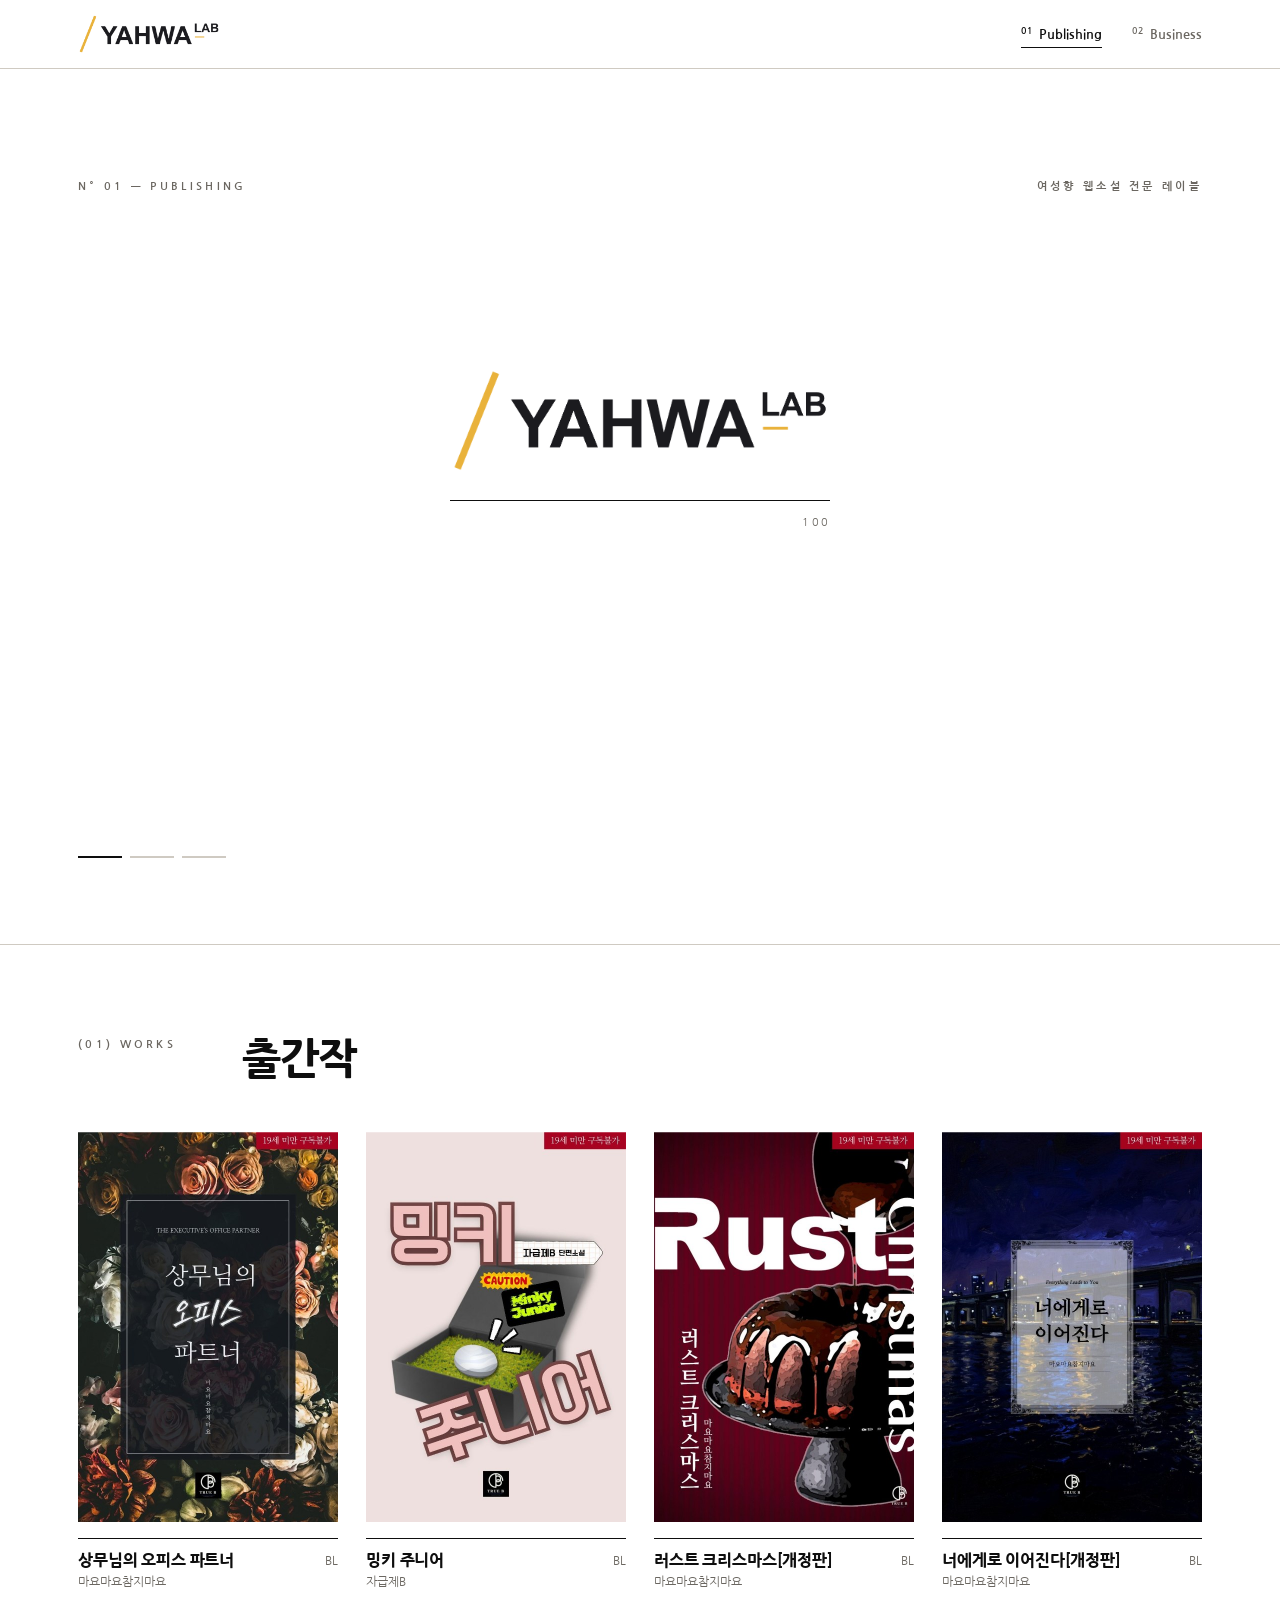
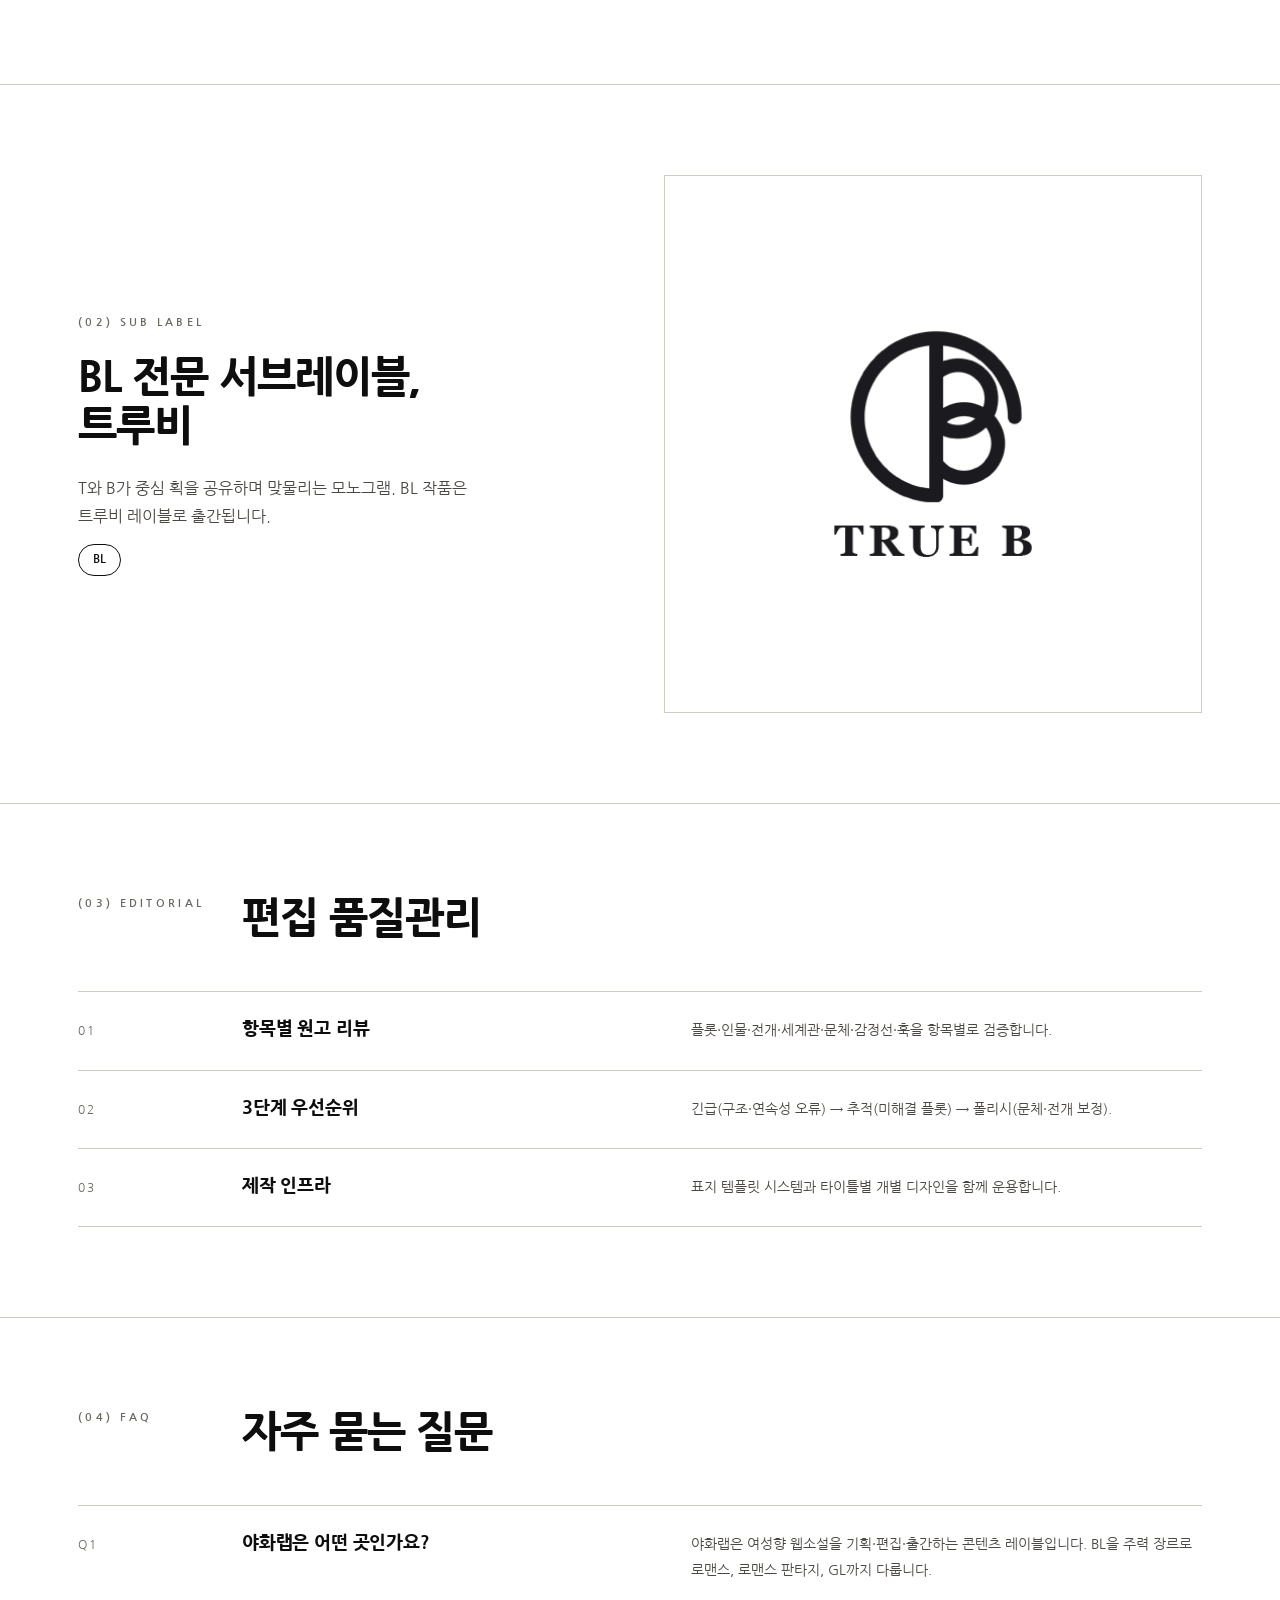
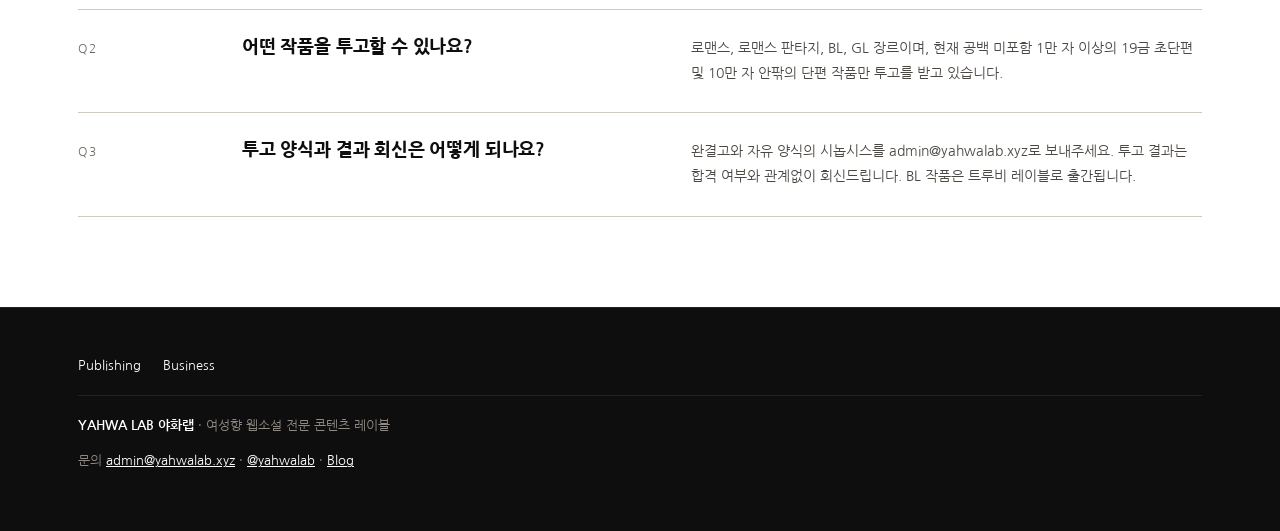
==== index.html @ 1c5efd75 "Add files via upload" ====
<!DOCTYPE html>
<html lang="ko">
<head>
<meta charset="UTF-8">
<meta name="viewport" content="width=device-width, initial-scale=1, viewport-fit=cover">
<title>야화랩 | 여성향 웹소설·BL·로맨스·로맨스 판타지·GL·출간·투고</title>
<meta name="description" content="BL 중심 여성향 웹소설 레이블 야화랩. 리디북스·교보문고·알라딘·YES24·북큐브 직계약 유통, 투고 접수 중.">
<meta name="robots" content="index,follow,max-snippet:-1,max-image-preview:large">
<meta name="theme-color" content="#FFFFFF">
<link rel="canonical" href="https://yahwalab.xyz/">
<meta property="og:type" content="website"><meta property="og:locale" content="ko_KR"><meta property="og:site_name" content="야화랩"><meta name="application-name" content="야화랩"><meta property="og:url" content="https://yahwalab.xyz/"><meta property="og:title" content="야화랩 | 여성향 웹소설·BL·로맨스·로맨스 판타지·GL·출간·투고"><meta property="og:description" content="BL 중심 여성향 웹소설 레이블 야화랩. 리디북스·교보문고·알라딘·YES24·북큐브 직계약 유통, 투고 접수 중."><meta property="og:image" content="https://yahwalab.xyz/assets/og-image.png"><meta property="og:image:width" content="1200"><meta property="og:image:height" content="630"><meta property="og:image:alt" content="야화랩 YAHWA LAB 로고">
<meta name="twitter:card" content="summary_large_image"><meta name="twitter:title" content="야화랩 | 여성향 웹소설·BL·로맨스·로맨스 판타지·GL·출간·투고"><meta name="twitter:description" content="BL 중심 여성향 웹소설 레이블 야화랩. 리디북스·교보문고·알라딘·YES24·북큐브 직계약 유통, 투고 접수 중."><meta name="twitter:site" content="@yahwalab"><meta name="twitter:image" content="https://yahwalab.xyz/assets/og-image.png">
<meta name="keywords" content="야화랩,YAHWA LAB,트루비,TRUE B,여성향 웹소설,BL 웹소설,로맨스,로맨스 판타지,GL,웹소설 출간,웹소설 투고,웹소설 레이블,19금 단편">
<meta name="author" content="야화랩"><meta name="publisher" content="야화랩 YAHWA LAB"><meta name="copyright" content="야화랩 YAHWA LAB">
<meta name="format-detection" content="telephone=no,email=no,address=no">
<meta name="referrer" content="strict-origin-when-cross-origin">
<meta name="googlebot" content="index,follow"><meta name="bingbot" content="index,follow"><meta name="Yeti" content="index,follow">
<meta property="og:image:type" content="image/png"><meta property="og:image:secure_url" content="https://yahwalab.xyz/assets/og-image.png"><meta property="og:locale:alternate" content="en_US">
<meta name="twitter:image:alt" content="야화랩 YAHWA LAB 로고"><meta name="twitter:creator" content="@yahwalab">
<link rel="alternate" hreflang="ko" href="https://yahwalab.xyz/"><link rel="alternate" hreflang="x-default" href="https://yahwalab.xyz/">
<link rel="sitemap" type="application/xml" href="https://yahwalab.xyz/sitemap.xml">
<link rel="me" href="https://blog.naver.com/yahwalab"><link rel="me" href="https://x.com/yahwalab">
<meta name="naver-site-verification" content="6ab483f71ec5f2e5058966f6c5796967061cb1cb" />
<!-- 검색엔진 소유 확인 메타태그(네이버 서치어드바이저·구글 서치콘솔)는 이 아래에 붙여넣으세요 -->
<link rel="icon" href="./assets/favicon.ico" sizes="48x48">
<link rel="icon" href="./assets/favicon.svg" type="image/svg+xml">
<link rel="icon" href="./assets/favicon-192.png" type="image/png" sizes="192x192">
<link rel="apple-touch-icon" href="./assets/apple-touch-icon.png">
<script type="application/ld+json">{"@context": "https://schema.org", "@graph": [{"@type": "Organization", "@id": "https://yahwalab.xyz/#org", "name": "야화랩", "alternateName": ["YAHWA LAB", "Yahwa Lab"], "url": "https://yahwalab.xyz/", "logo": "https://yahwalab.xyz/assets/img/logo-yahwa.png", "description": "BL 중심 여성향 웹소설 레이블 야화랩. 리디북스·교보문고·알라딘·YES24·북큐브 직계약 유통, 투고 접수 중.", "email": "admin@yahwalab.xyz", "contactPoint": [{"@type": "ContactPoint", "contactType": "editorial submissions", "email": "admin@yahwalab.xyz", "availableLanguage": "ko"}, {"@type": "ContactPoint", "contactType": "customer service", "email": "admin@yahwalab.xyz", "availableLanguage": "ko"}], "knowsLanguage": "ko", "knowsAbout": ["여성향 웹소설", "BL 웹소설", "로맨스", "로맨스 판타지", "GL", "웹소설 출간", "웹소설 투고"], "sameAs": ["https://x.com/yahwalab", "https://blog.naver.com/yahwalab"], "brand": {"@type": "Brand", "name": "트루비", "alternateName": "TRUE B", "description": "야화랩의 BL 전문 서브레이블"}}, {"@type": "WebSite", "@id": "https://yahwalab.xyz/#website", "name": "야화랩", "url": "https://yahwalab.xyz/", "inLanguage": "ko", "publisher": {"@id": "https://yahwalab.xyz/#org"}, "alternateName": ["YAHWA LAB", "야화랩 YAHWA LAB"]}, {"@type": "WebPage", "@id": "https://yahwalab.xyz/#page", "url": "https://yahwalab.xyz/", "name": "야화랩 | 여성향 웹소설·BL·로맨스·로맨스 판타지·GL·출간·투고", "description": "BL 중심 여성향 웹소설 레이블 야화랩. 리디북스·교보문고·알라딘·YES24·북큐브 직계약 유통, 투고 접수 중.", "inLanguage": "ko", "isPartOf": {"@id": "https://yahwalab.xyz/#website"}, "about": {"@id": "https://yahwalab.xyz/#org"}}, {"@type": "ItemList", "name": "야화랩 출간작", "itemListElement": [{"@type": "ListItem", "position": 1, "item": {"@type": "Book", "name": "상무님의 오피스 파트너", "author": {"@type": "Person", "name": "마요마요참지마요"}, "genre": "BL", "inLanguage": "ko", "publisher": {"@id": "https://yahwalab.xyz/#org"}, "url": "https://blog.naver.com/yahwalab/224443402299"}}, {"@type": "ListItem", "position": 2, "item": {"@type": "Book", "name": "밍키 주니어", "author": {"@type": "Person", "name": "자급제B"}, "genre": "BL", "inLanguage": "ko", "publisher": {"@id": "https://yahwalab.xyz/#org"}, "url": "https://blog.naver.com/yahwalab/224430288531"}}, {"@type": "ListItem", "position": 3, "item": {"@type": "Book", "name": "러스트 크리스마스[개정판]", "author": {"@type": "Person", "name": "마요마요참지마요"}, "genre": "BL", "inLanguage": "ko", "publisher": {"@id": "https://yahwalab.xyz/#org"}, "url": "https://blog.naver.com/yahwalab/224434441423"}}, {"@type": "ListItem", "position": 4, "item": {"@type": "Book", "name": "너에게로 이어진다[개정판]", "author": {"@type": "Person", "name": "마요마요참지마요"}, "genre": "BL", "inLanguage": "ko", "publisher": {"@id": "https://yahwalab.xyz/#org"}, "url": "https://blog.naver.com/yahwalab/224434438425"}}]}, {"@type": "FAQPage", "mainEntity": [{"@type": "Question", "name": "야화랩은 어떤 곳인가요?", "acceptedAnswer": {"@type": "Answer", "text": "야화랩은 여성향 웹소설을 기획·편집·출간하는 콘텐츠 레이블입니다. BL을 주력 장르로 로맨스, 로맨스 판타지, GL까지 다룹니다."}}, {"@type": "Question", "name": "어떤 작품을 투고할 수 있나요?", "acceptedAnswer": {"@type": "Answer", "text": "로맨스, 로맨스 판타지, BL, GL 장르이며, 현재 공백 미포함 1만 자 이상의 19금 초단편 및 10만 자 안팎의 단편 작품만 투고를 받고 있습니다."}}, {"@type": "Question", "name": "투고 양식과 결과 회신은 어떻게 되나요?", "acceptedAnswer": {"@type": "Answer", "text": "완결고와 자유 양식의 시놉시스를 admin@yahwalab.xyz로 보내주세요. 투고 결과는 합격 여부와 관계없이 회신드립니다. BL 작품은 트루비 레이블로 출간됩니다."}}]}, {"@type": "BreadcrumbList", "itemListElement": [{"@type": "ListItem", "position": 1, "name": "Publishing", "item": "https://yahwalab.xyz/"}]}]}</script>
<script>try{if(sessionStorage.getItem('yw_ld')==='1')document.documentElement.classList.add('seen')}catch(e){}</script>
<link rel="preload" as="image" href="./assets/img/logo-yahwa.png" fetchpriority="high">
<script>(function(){var h="https://fonts.googleapis.com/css2?family=Nanum+Gothic:wght@400;700;800&display=swap",d=0;function go(){if(d)return;d=1;var l=document.createElement("link");l.rel="stylesheet";l.href=h;document.head.appendChild(l)}try{new PerformanceObserver(function(l,o){if(l.getEntries().some(function(e){return e.name==="first-contentful-paint"})){o.disconnect();setTimeout(go,100)}}).observe({type:"paint",buffered:true})}catch(e){addEventListener("load",go)}setTimeout(go,3000)})()</script><noscript><link href="https://fonts.googleapis.com/css2?family=Nanum+Gothic:wght@400;700;800&display=swap" rel="stylesheet"></noscript>
<link rel="stylesheet" href="./css/style.css">
<noscript><style>#ld{display:none}.ln>span{transform:none!important}.rw>*{opacity:1!important;translate:none!important}</style></noscript>
<style>
#bzL{position:fixed;inset:0;z-index:9999;display:none;align-items:center;justify-content:center;background:rgba(17,17,17,.55);padding:20px}
#bzL.on{display:flex}
#bzL .bzb{position:relative;background:#fff;color:#111;max-width:360px;width:100%;padding:44px 28px 32px;text-align:center}
#bzL .bzb p{margin:0;font-family:'Nanum Gothic',sans-serif;font-weight:700;font-size:16px;line-height:1.7}
#bzL .bzb .lb{display:block;margin-bottom:14px;font-size:12px;letter-spacing:.08em}
#bzL .bzx{position:absolute;top:8px;right:12px;border:0;background:none;font-size:26px;line-height:1;cursor:pointer;color:#111}
</style>
</head>
<body>
<a class="skip" href="#main">본문 바로가기</a>
<div id="ld" aria-hidden="true"><i></i><i></i>
  <div class="c"><img fetchpriority="high" src="./assets/img/logo-yahwa.png" width="1000" height="282" alt=""><div class="pr"><b></b></div><div class="n" id="cn">000</div></div>
</div>

<header><div class="wrap">
  <a href="./" id="home" aria-label="야화랩 홈 (Publishing)"><img src="./assets/img/logo-yahwa.png" width="1000" height="282" alt="야화랩 YAHWA LAB"></a>
  <nav aria-label="주요 메뉴"><a href="./" aria-current="page"><sup>01</sup>Publishing</a><a href="#" role="button" aria-haspopup="dialog" data-bz><sup>02</sup>Business</a></nav>
</div></header>

<main id="main">
  <div class="hero hs" id="hs" role="region" aria-roledescription="carousel" aria-label="야화랩 소개"><div class="wrap">
    <div class="meta"><span class="lb" id="hsl">N° 01 — Publishing</span><span class="lb">여성향 웹소설 전문 레이블</span></div>
    <div class="hs-vp" id="hsv" aria-live="off">
      <div class="hs-s on" data-lb="N° 01 — Publishing" id="hs-p1" role="tabpanel" aria-roledescription="slide" aria-labelledby="hs-t1">
        <div class="hs-t">
          <h1><span class="ln" style="--i:0"><span>짧지만 선명한 </span></span><span class="ln" style="--i:1"><span>이야기부터, </span></span><span class="ln g" style="--i:2"><span>기억에 오래도록 </span></span><span class="ln g" style="--i:3"><span>남는 작품까지. </span></span></h1>
          <div class="row rw"><p>야화랩은 여성향 웹소설을 기획·편집·출간하는 콘텐츠 레이블입니다. 로맨스, 로맨스 판타지, BL, GL.</p>
            <div><a class="btn" href="#works">Works</a> <a class="btn o" data-m="submit" href="mailto:admin@yahwalab.xyz?subject=%5B%ED%88%AC%EA%B3%A0%5D%20%EC%9E%91%ED%92%88%EB%AA%85%20%2F%20%ED%95%84%EB%AA%85">투고 문의</a></div></div>
        </div>
        <div class="hs-v pn" id="fan" aria-hidden="true"><i class="slash"></i>
          <b style="--d:.6s">ROMANCE</b><b style="--d:1.3s">ROMANCE<br>FANTASY</b><b style="--d:2.0s">BL</b><b style="--d:2.7s">GL</b>
          <img class="pl" src="./assets/img/logo-yahwa.png" width="1000" height="282" alt=""><img class="pt" src="./assets/img/logo-trueb.png" width="212" height="239" alt="">
        </div>
      </div>
      <div class="hs-s" data-lb="N° 02 — Distribution" id="hs-p2" role="tabpanel" aria-roledescription="slide" aria-labelledby="hs-t2">
        <div class="hs-t">
          <h2 class="hs-h"><span class="ln" style="--i:0"><span>빠른 출간 진행으로 </span></span><span class="ln g" style="--i:1"><span>독자와 가깝게. </span></span></h2>
          <div class="row rw"><p>대형 전자책 서점과 직접 계약을 맺고 작품을 유통합니다. 현재 직계약된 유통처는 리디북스, 교보문고, 알라딘, YES24, 북큐브입니다.</p><div><a class="btn o" data-m="submit" href="mailto:admin@yahwalab.xyz?subject=%5B%ED%88%AC%EA%B3%A0%5D%20%EC%9E%91%ED%92%88%EB%AA%85%20%2F%20%ED%95%84%EB%AA%85">투고 문의</a></div></div>
        </div>
        <div class="hs-v sr" id="kt"><div class="sr-st" role="img" aria-label="직계약 유통처: 리디북스, 교보문고, 알라딘, 예스24, 북큐브"><em>직계약 유통처</em><b style="--d:0.5s"><small>01 / 05</small>리디북스</b><b style="--d:1.4s"><small>02 / 05</small>교보문고</b><b style="--d:2.3s"><small>03 / 05</small>알라딘</b><b style="--d:3.2s"><small>04 / 05</small>예스24</b><b style="--d:4.1s"><small>05 / 05</small>북큐브</b><ul class="sr-l"><li style="--i:0">리디북스</li><li style="--i:1">교보문고</li><li style="--i:2">알라딘</li><li style="--i:3">예스24</li><li style="--i:4">북큐브</li></ul></div><p class="hs-nt">유통사는 단계적으로 추가 업데이트 중입니다.</p></div>
      </div>
      <div class="hs-s" data-lb="N° 03 — Transparency" id="hs-p3" role="tabpanel" aria-roledescription="slide" aria-labelledby="hs-t3">
        <div class="hs-t">
          <h2 class="hs-h"><span class="ln" style="--i:0"><span>정산은 투명하게, </span></span><span class="ln g" style="--i:1"><span>확인은 언제든. </span></span></h2>
          <div class="row rw"><p>작가님 전용 정산 사이트에서 플랫폼별 판매 현황과 예상 정산액을 확인하실 수 있습니다.<br><small class="hs-nt">※ 화면은 이해를 돕기 위한 샘플입니다.</small></p><div><a class="btn o" data-m="submit" href="mailto:admin@yahwalab.xyz?subject=%5B%ED%88%AC%EA%B3%A0%5D%20%EC%9E%91%ED%92%88%EB%AA%85%20%2F%20%ED%95%84%EB%AA%85">투고 문의</a></div></div>
        </div>
        <div class="hs-v"><div class="pw" id="pw"><div class="dvf"><div class="dev" role="img" aria-label="작가 전용 정산 사이트의 모바일 화면 예시(샘플 데이터)"><div class="scr st">
            <div class="sb"><span>9:41</span><i class="isl"></i><span><svg viewBox="0 0 18 10" fill="#111"><rect x="0" y="6" width="3" height="4" rx=".8"/><rect x="5" y="4" width="3" height="6" rx=".8"/><rect x="10" y="2" width="3" height="8" rx=".8"/><rect x="15" y="0" width="3" height="10" rx=".8"/></svg><svg viewBox="0 0 26 10" fill="none"><rect x=".5" y=".5" width="21" height="9" rx="2.6" stroke="#111" opacity=".5"/><rect x="2" y="2" width="15" height="6" rx="1.4" fill="#111"/><rect x="23" y="3.4" width="2" height="3.2" rx="1" fill="#111" opacity=".5"/></svg></span></div>
            <img class="slg" src="./assets/img/logo-yahwa.png" width="1000" height="282" alt="">
            <div class="stt">야화랩 정산 사이트</div>
            <div class="sem">sample@yahwalab.xyz</div>
            <div class="slk"><u>비밀번호 변경</u><u>로그아웃</u></div>
            <hr>
            <div class="ssn">(01)</div><div class="sh2">월별 정산서</div>
            <div class="rw3 hd"><span>정산 기준월</span><span>작가 정산액</span><span>실 지급액</span><i></i></div>
            <div class="rw3"><span>2026-09</span><span>2,430,000원</span><span>2,349,810원</span><u>정산서 보기</u></div>
            <div class="rw3"><span>2026-08</span><span>2,110,000원</span><span>2,040,370원</span><u>정산서 보기</u></div>
            <div class="ssn">(02)</div><div class="sh2">작품별 정산</div>
            <div class="rw3 wk3"><span>sample1</span><b>1,120,000원</b></div>
            <div class="rw3 wk3"><span>sample2</span><b>870,000원</b></div>
            <div class="rw3 wk3"><span>sample3</span><b>440,000원</b></div>
          </div></div></div></div></div>
      </div>
    </div>
    <div class="hs-bar" role="tablist" aria-label="슬라이드 선택"><button type="button" role="tab" class="on" aria-selected="true" id="hs-t1" aria-controls="hs-p1" tabindex="0" aria-label="슬라이드 1"></button><button type="button" role="tab" aria-selected="false" id="hs-t2" aria-controls="hs-p2" tabindex="-1" aria-label="슬라이드 2"></button><button type="button" role="tab" aria-selected="false" id="hs-t3" aria-controls="hs-p3" tabindex="-1" aria-label="슬라이드 3"></button></div>
  </div></div>
  <section id="works"><div class="wrap">
    <div class="sh"><span class="lb">(01) Works</span><h2>출간작</h2></div>
    <div class="works" id="wl"><!--WORKS:START--><a class="wk" href="https://blog.naver.com/yahwalab/224443402299" target="_blank" rel="noopener"><img class="cvi" src="./assets/img/cover-f6d3f3b07f17d92f0743749029af7216.jpg" alt="상무님의 오피스 파트너 표지 - 마요마요참지마요 작, BL 웹소설, 트루비 출간" width="520" height="780" loading="lazy" decoding="async"><div class="t"><div><h3>상무님의 오피스 파트너</h3><p class="au">마요마요참지마요</p></div><span>BL</span></div></a><a class="wk" href="https://blog.naver.com/yahwalab/224430288531" target="_blank" rel="noopener"><img class="cvi" src="./assets/img/cover-34c9a5bb32804d00df78c8d281242e2c.jpg" alt="밍키 주니어 표지 - 자급제B 작, BL 웹소설, 트루비 출간" width="520" height="780" loading="lazy" decoding="async"><div class="t"><div><h3>밍키 주니어</h3><p class="au">자급제B</p></div><span>BL</span></div></a><a class="wk" href="https://blog.naver.com/yahwalab/224434441423" target="_blank" rel="noopener"><img class="cvi" src="./assets/img/cover-a274856f58e537e777e392a70c2f5ed9.jpg" alt="러스트 크리스마스[개정판] 표지 - 마요마요참지마요 작, BL 웹소설, 트루비 출간" width="520" height="780" loading="lazy" decoding="async"><div class="t"><div><h3>러스트 크리스마스[개정판]</h3><p class="au">마요마요참지마요</p></div><span>BL</span></div></a><a class="wk" href="https://blog.naver.com/yahwalab/224434438425" target="_blank" rel="noopener"><img class="cvi" src="./assets/img/cover-43aeb9cd35db10bc49faa3923f90f2ce.jpg" alt="너에게로 이어진다[개정판] 표지 - 마요마요참지마요 작, BL 웹소설, 트루비 출간" width="520" height="780" loading="lazy" decoding="async"><div class="t"><div><h3>너에게로 이어진다[개정판]</h3><p class="au">마요마요참지마요</p></div><span>BL</span></div></a><!--WORKS:END--></div>
  </div></section>
  <section><div class="wrap sub">
    <div><span class="lb">(02) Sub Label</span><h2 style="margin:18px 0 22px">BL 전문 서브레이블,<br>트루비</h2>
      <p style="max-width:420px;color:#4b4843">T와 B가 중심 획을 공유하며 맞물리는 모노그램. BL 작품은 트루비 레이블로 출간됩니다.</p>
      <div class="chips"><span>BL</span></div></div>
    <div class="box"><img src="./assets/img/logo-trueb.png" width="212" height="239" alt="TRUE B"></div>
  </div></section>
  <section><div class="wrap">
    <div class="sh"><span class="lb">(03) Editorial</span><h2>편집 품질관리</h2></div>
    <div class="rows">
      <div><span class="n">01</span><h3>항목별 원고 리뷰</h3><p>플롯·인물·전개·세계관·문체·감정선·훅을 항목별로 검증합니다.</p></div>
      <div><span class="n">02</span><h3>3단계 우선순위</h3><p>긴급(구조·연속성 오류) → 추적(미해결 플롯) → 폴리시(문체·전개 보정).</p></div>
      <div><span class="n">03</span><h3>제작 인프라</h3><p>표지 템플릿 시스템과 타이틀별 개별 디자인을 함께 운용합니다.</p></div>
    </div></div></section>
  <section id="faq"><div class="wrap">
    <div class="sh"><span class="lb">(04) FAQ</span><h2>자주 묻는 질문</h2></div>
    <div class="rows">
      <div><span class="n">Q1</span><h3>야화랩은 어떤 곳인가요?</h3><p>야화랩은 여성향 웹소설을 기획·편집·출간하는 콘텐츠 레이블입니다. BL을 주력 장르로 로맨스, 로맨스 판타지, GL까지 다룹니다.</p></div>
      <div><span class="n">Q2</span><h3>어떤 작품을 투고할 수 있나요?</h3><p>로맨스, 로맨스 판타지, BL, GL 장르이며, 현재 공백 미포함 1만 자 이상의 19금 초단편 및 10만 자 안팎의 단편 작품만 투고를 받고 있습니다.</p></div>
      <div><span class="n">Q3</span><h3>투고 양식과 결과 회신은 어떻게 되나요?</h3><p>완결고와 자유 양식의 시놉시스를 admin@yahwalab.xyz로 보내주세요. 투고 결과는 합격 여부와 관계없이 회신드립니다. BL 작품은 트루비 레이블로 출간됩니다.</p></div>
    </div></div></section>
</main>

<footer><div class="wrap">
  <div class="fn"><a href="./">Publishing</a><a href="#" role="button" aria-haspopup="dialog" data-bz>Business</a></div>
  <p><b>YAHWA LAB 야화랩</b> · 여성향 웹소설 전문 콘텐츠 레이블</p>
  <p>문의 <a href="mailto:admin@yahwalab.xyz">admin@yahwalab.xyz</a> · <a href="https://x.com/yahwalab" target="_blank" rel="noopener">@yahwalab</a> · <a href="https://blog.naver.com/yahwalab" target="_blank" rel="noopener">Blog</a></p>
</div></footer>

<div id="md" role="dialog" aria-modal="true" aria-labelledby="mT"><div class="mb">
  <button class="x" aria-label="닫기">×</button>
  <span class="lb" id="mE"></span><h2 id="mT"></h2><div id="mB"></div>
  <div class="em"><code id="addr">admin@yahwalab.xyz</code><button class="btn" id="cp">이메일 복사</button></div>
</div></div>

<div id="bzL" role="dialog" aria-modal="true" aria-label="Business 안내"><div class="bzb">
  <button class="bzx" type="button" aria-label="닫기">×</button>
  <span class="lb">N° 02 — Business</span><p>서비스 준비 중입니다.</p>
</div></div>
<script>(function(){var L=document.getElementById('bzL');if(!L)return;
var A=null;function o(a){L.classList.add('on');if(window.ywDlg){A=A||window.ywDlg(L,{focus:'.bzx',bg:['.skip','header','main','footer']});A.open(a)}}function c(){if(!L.classList.contains('on'))return;L.classList.remove('on');if(A)A.close()}
document.addEventListener('click',function(e){var a=e.target.closest&&e.target.closest('[data-bz]');if(a){e.preventDefault();o(a);return}
if(e.target===L||(e.target.closest&&e.target.closest('.bzx')))c()});
document.addEventListener('keydown',function(e){if(e.key==='Escape')c()});})();</script>
<script src="./js/main.js" defer></script>
<!-- Cloudflare Web Analytics --><script>addEventListener('load',function(){var s=document.createElement('script');s.defer=true;s.src='https://static.cloudflareinsights.com/beacon.min.js';s.setAttribute('data-cf-beacon','{"token": "4b665a9471f0430cab8d0937a9870159"}');document.head.appendChild(s)})</script><!-- End Cloudflare Web Analytics -->
</body>
</html>
---- css/style.css ----
:root{box-sizing:border-box;padding-top:env(safe-area-inset-top,0px);padding-bottom:env(safe-area-inset-bottom,0px);
--bone:#FFFFFF;--acc:#E8B23A;--eo:cubic-bezier(.16,1,.3,1);--spring:cubic-bezier(.34,1.56,.64,1);--ink:#0E0E0E;--g:#8B8780;--gt:#6B6761;--hl:#CFCAC2;--sans:'Nanum Gothic','나눔고딕',NanumGothic,'나눔굴림','Malgun Gothic',sans-serif;--e:cubic-bezier(.76,0,.24,1)}
html{scroll-padding-top:env(safe-area-inset-top,0px);color-scheme:light}*{box-sizing:border-box}
body{margin:0;background:var(--bone);color:var(--ink);font-family:var(--sans);line-height:1.8;word-break:keep-all}
img{mix-blend-mode:normal}
.wrap{max-width:1180px;margin:0 auto;padding:0 28px}
p{margin:0 0 12px}.lb{font-size:11px;letter-spacing:.3em;text-transform:uppercase;color:var(--gt);font-weight:700}
h1,h2,h3{margin:0;font-weight:800;letter-spacing:-.025em;line-height:1.18}
h2{font-size:clamp(24px,3.6vw,42px)}h3{font-size:18px;letter-spacing:-.01em}
/* loader */
#ld{position:fixed;inset:0;z-index:99;cursor:pointer;display:grid;place-items:center;pointer-events:auto;overflow:hidden}
#ld i{position:absolute;inset:0;transition:transform 1.15s var(--e),border-radius 1.15s var(--e)}
#ld i:first-child{background:var(--ink);z-index:1}
#ld i:nth-child(2){background:#fff;z-index:2}
#ld.out{pointer-events:none}
#ld.out i{border-radius:0 0 50% 50%/0 0 12vh 12vh;transform:translateY(-102%)}
#ld.out i:first-child{transition-delay:.16s}
#ld .c{position:relative;z-index:3;display:flex;flex-direction:column;align-items:center;gap:26px;width:min(380px,76vw);transition:opacity .45s,transform .7s var(--e)}
#ld.out .c{opacity:0;transform:scale(.94) translateY(-10px)}
#ld img{width:100%;height:auto;clip-path:inset(0 100% 0 0);animation:ldr 1.2s var(--e) .15s forwards}
#ld .pr{width:100%;height:1px;background:var(--hl);position:relative;overflow:hidden}
#ld .pr b{position:absolute;inset:0;background:var(--ink);transform:scaleX(0);transform-origin:left;animation:bar 2.2s var(--e) .4s forwards}
#ld .n{align-self:flex-end;font-size:11px;letter-spacing:.2em;font-variant-numeric:tabular-nums;color:var(--gt);margin-top:-14px}
@keyframes ldr{from{clip-path:inset(0 100% 0 0);transform:translateY(12px)}to{clip-path:inset(0 0 0 0);transform:none}}@keyframes bar{to{transform:scaleX(1)}}
/* header */
header{position:sticky;top:env(safe-area-inset-top,0px);z-index:30;background:rgba(255,255,255,.92);backdrop-filter:blur(10px);border-bottom:1px solid var(--hl)}
header .wrap{display:flex;justify-content:space-between;align-items:center;gap:12px;flex-wrap:wrap;padding-top:14px;padding-bottom:14px}
header img{height:40px;width:auto;display:block}header #home{display:block;line-height:0}
nav{display:flex;gap:30px}
nav a{font:700 13px var(--sans);text-decoration:none;display:inline-block;background:none;border:0;padding:6px 0;cursor:pointer;color:var(--gt);position:relative;transition:color .3s}
nav a sup{font-size:9px;margin-right:6px;letter-spacing:.1em}
nav a::after{content:"";position:absolute;left:0;right:0;bottom:0;height:1px;background:var(--ink);transform:scaleX(0);transform-origin:right;transition:transform .5s var(--e)}
nav a:hover,nav a[aria-current=page]{color:var(--ink)}nav a[aria-current=page]::after{transform:scaleX(1);transform-origin:left}
@keyframes pin{from{opacity:0;transform:translateY(18px)}to{opacity:1;transform:none}}
/* hero */
.hero .wrap{padding-top:clamp(60px,12vh,120px);padding-bottom:64px}
.hero .meta{display:flex;justify-content:space-between;padding-bottom:18px;border-bottom:1px solid var(--ink);margin-bottom:clamp(40px,8vh,80px)}
.hero h1{font-size:clamp(28px,5.4vw,70px);letter-spacing:-.04em;line-height:1.08;max-width:15ch}
.hero h1 span{color:var(--g)}
.hero .row{display:flex;justify-content:space-between;align-items:flex-end;gap:32px;flex-wrap:wrap;margin-top:clamp(40px,8vh,80px)}
.hero .row p{max-width:380px;color:#4b4843;font-size:15px;margin:0}
.btn{position:relative;isolation:isolate;overflow:hidden;display:inline-flex;align-items:center;gap:14px;font:700 13px var(--sans);letter-spacing:.06em;padding:16px 26px;border:1px solid var(--ink);background:var(--ink);color:var(--bone);cursor:pointer;text-decoration:none;transition:color .45s var(--e)}
.btn::before{content:"";position:absolute;inset:-1px;z-index:-1;background:var(--bone);transform:translateY(101%);transition:transform .55s var(--e)}
.btn::after{content:"→";transition:transform .4s var(--e)}.btn:hover{color:var(--ink)}.btn:hover::before{transform:none}.btn:hover::after{transform:translateX(5px)}
.btn.o{background:transparent;color:var(--ink)}.btn.o::before{background:var(--ink)}.btn.o:hover{color:var(--bone)}
.btn.l{background:var(--bone);color:var(--ink);border-color:var(--bone)}.btn.l::before{background:var(--ink)}.btn.l:hover{color:var(--bone)}
section{padding:clamp(64px,10vh,110px) 0;border-top:1px solid var(--hl)}
.sh{display:grid;grid-template-columns:140px 1fr;gap:24px;margin-bottom:48px}@media(max-width:720px){.sh{grid-template-columns:1fr;gap:10px}}
/* works */
.works{display:grid;grid-template-columns:repeat(auto-fit,minmax(min(100%,240px),1fr));gap:40px 28px;align-items:start}
.wk{display:block;text-decoration:none;color:inherit}
.cvi{display:block;width:100%;height:auto;max-width:100%;mix-blend-mode:normal;transition:.6s var(--e);background:#ddd}.wk:hover .cvi{transform:translateY(-8px)}
.wk .t h3{font-size:16px}.wk .au{font-size:12px;color:var(--gt);margin:2px 0 0}
.cv{aspect-ratio:2/3;background:#dedad3;position:relative;overflow:hidden;display:flex;flex-direction:column;justify-content:space-between;padding:20px;transition:.6s var(--e)}
.wk:nth-child(2) .cv{background:#cdc8bf}.wk:nth-child(3) .cv{background:#1b1b1b;color:var(--bone)}
.cv b{font-size:11px;letter-spacing:.3em}.cv strong{font-size:26px;line-height:1.2;letter-spacing:-.03em;font-weight:800}
.wk:hover .cv{transform:translateY(-8px)}
.wk .t{display:flex;justify-content:space-between;border-top:1px solid var(--ink);margin-top:16px;padding-top:12px}
.wk .t span{color:var(--gt);font-size:12px}
.ph{font-size:12px;color:var(--gt);margin-top:28px}
/* sub label */
.sub{display:grid;grid-template-columns:1fr 1fr;gap:48px;align-items:center}@media(max-width:720px){.sub{grid-template-columns:1fr}}
.sub .box{aspect-ratio:1;background:#fff;display:grid;place-items:center;border:1px solid var(--hl)}.sub .box img{width:40%;height:auto}
.chips span{display:inline-block;border:1px solid var(--ink);font-size:12px;font-weight:700;padding:4px 14px;margin:0 6px 6px 0;border-radius:99px}
/* rows */
.rows>div{display:grid;grid-template-columns:140px 1fr 1.2fr;gap:24px;padding:26px 0;border-top:1px solid var(--hl);align-items:baseline;transition:padding .5s var(--e)}
.rows>div:last-child{border-bottom:1px solid var(--hl)}.rows>div:hover{padding-left:14px}
.rows .n{font-size:12px;color:var(--gt);letter-spacing:.2em}.rows p{margin:0;color:#4b4843;font-size:14px}
@media(max-width:720px){.rows>div{grid-template-columns:50px 1fr}.rows p{grid-column:2}}
/* imprint */
.imp{background:var(--ink);color:var(--bone);border:0}.imp .lb{color:#8f8b84}
.imp h2{font-size:clamp(26px,4.6vw,58px);letter-spacing:-.04em;line-height:1.1;margin:22px 0 40px}.imp h2 span{color:#7d7a74}
.imp .r{display:flex;justify-content:space-between;align-items:flex-end;gap:32px;flex-wrap:wrap;border-top:1px solid #333;padding-top:28px}.imp p{max-width:440px;color:#b8b4ad;margin:0}
/* mocks */
.mocks{display:grid;gap:56px}
.mkw{display:grid;grid-template-columns:200px 1fr;gap:32px;align-items:start}@media(max-width:820px){.mkw{grid-template-columns:1fr;gap:12px}}
.mkw h3{margin:6px 0}.mkw p{font-size:13px;color:#4b4843}
.bw{box-shadow:0 24px 50px -20px rgba(0,0,0,.35);background:#fff;overflow:hidden}
.bw .tb{display:flex;gap:6px;align-items:center;padding:9px 12px;background:#e6e2db;font-size:10px;color:var(--gt)}.tb u{width:8px;height:8px;border-radius:50%;background:#c9c4bb}.tb em{font-style:normal;margin-left:10px;flex:1;background:#f4f1ec;padding:1px 12px}
.sc{height:340px;position:relative;overflow:hidden}
/* mock 1 atelier */
.m1{background:#f3eee6;color:#1c1916;font-family:'Noto Serif KR',serif;display:grid;grid-template-columns:1.1fr .9fr}
.m1 .l{padding:22px 26px;display:flex;flex-direction:column}.m1 .nv{display:flex;gap:16px;font:700 9px var(--sans);letter-spacing:.2em;text-transform:uppercase}.m1 .nv b{margin-right:auto}
.m1 h5{font:900 64px/1 'Noto Serif KR',serif;margin:auto 0 8px;letter-spacing:-.04em}.m1 h5 i{font-style:normal;color:#b5532f}
.m1 .ls{font:400 11px var(--sans);border-top:1px solid #1c1916}.m1 .ls div{display:flex;justify-content:space-between;padding:8px 0;border-bottom:1px solid #d6cfc3}
.m1 .r{background:#b5532f;display:grid;place-items:center;position:relative}.m1 .bk{width:52%;aspect-ratio:2/3;background:#f3eee6;padding:14px;display:flex;flex-direction:column;justify-content:space-between;box-shadow:14px 14px 0 #1c1916;font-weight:900;font-size:19px;line-height:1.2}.m1 .bk small{font:700 8px var(--sans);letter-spacing:.2em}
/* mock 2 bento */
.m2{background:#0d2a24;padding:14px;display:grid;grid-template-columns:repeat(4,1fr);grid-template-rows:repeat(3,1fr);gap:10px;font-family:var(--sans)}
.m2>div{border-radius:14px;padding:14px;position:relative;overflow:hidden}
.m2 .a{grid-column:span 2;grid-row:span 2;background:#efe6d6;color:#0d2a24;display:flex;flex-direction:column;justify-content:space-between}.m2 .a h5{font:800 30px/1.1 var(--sans);margin:0;letter-spacing:-.04em}.m2 .a small{font-size:9px;letter-spacing:.2em;font-weight:700}
.m2 .a::after{content:"";position:absolute;right:-20px;bottom:-30px;width:110px;height:160px;background:linear-gradient(160deg,#ff7a59,#0d2a24);border-radius:8px;transform:rotate(12deg)}
.m2 .b{background:#16463b;color:#efe6d6}.m2 .b strong{font:800 38px/1 var(--sans);display:block}.m2 .b span{font-size:9px;opacity:.7}
.m2 .c{background:#ff7a59;color:#0d2a24;font-weight:800;font-size:12px;display:flex;align-items:flex-end;justify-content:space-between}
.m2 .d{background:#1d5a4c;display:flex;flex-wrap:wrap;gap:4px;align-content:flex-start}.m2 .d span{font-size:9px;border:1px solid #efe6d6;color:#efe6d6;border-radius:99px;padding:1px 8px}
.m2 .e{grid-column:span 2;background:#efe6d6;display:flex;gap:8px;align-items:flex-end}.m2 .e i{flex:1;height:100%;border-radius:6px;background:linear-gradient(160deg,#16463b,#0d2a24)}.m2 .e i:nth-child(2){background:linear-gradient(160deg,#ff7a59,#c5472c)}.m2 .e i:nth-child(3){background:linear-gradient(160deg,#d7c9a8,#a89466)}
.m4{background:#fff;font-family:var(--sans);color:#222;padding:0 20px}.m4 .hd{display:flex;gap:16px;align-items:center;padding:12px 0;border-bottom:1px solid #e5e5e5;font-size:10px}.m4 .hd b{margin-right:auto;font-size:13px;color:#1f3a5f}
.m4 .bn{display:flex;justify-content:space-between;align-items:center;background:#f2f4f7;padding:16px 22px;margin:12px 0}.m4 .bn h5{font-size:20px;margin:4px 0 10px;font-weight:800}.m4 .bn small{font-size:9px;color:#1f3a5f;letter-spacing:.14em;font-weight:700}
.m4 .bt{display:inline-block;background:#1f3a5f;color:#fff;font-size:10px;padding:5px 12px}.m4 .bn i{width:62px;height:86px;background:linear-gradient(160deg,#1f3a5f,#5b7ca8);box-shadow:5px 5px 0 #cfd8e4}
.m4 .st{font-size:11px;font-weight:800;margin:14px 0 8px}.m4 .bk5{display:grid;grid-template-columns:repeat(5,1fr);gap:10px}.m4 .bk5 i{display:block;aspect-ratio:2/3;background:#dfe5ec;margin-bottom:5px}
.m4 .bk5>div:nth-child(2) i{background:#e9e1d6}.m4 .bk5>div:nth-child(3) i{background:#d6e3df}.m4 .bk5>div:nth-child(4) i{background:#e8d9dc}.m4 .bk5 b{display:block;font-size:10px}.m4 .bk5 span{font-size:9px;color:#777}
/* mock 3 immersive */
.m3{background:linear-gradient(135deg,#ffd9c9 0%,#e0cffb 50%,#bfe3ff 100%);display:flex;flex-direction:column;align-items:center;justify-content:center;font-family:var(--sans);color:#231b30}
.m3 .nv{position:absolute;top:16px;left:50%;transform:translateX(-50%);display:flex;gap:18px;background:rgba(255,255,255,.55);backdrop-filter:blur(8px);padding:7px 20px;border-radius:99px;font-size:10px;font-weight:700;border:1px solid rgba(255,255,255,.8)}
.m3 h5{font:900 78px/.95 var(--sans);letter-spacing:-.05em;margin:0;color:transparent;-webkit-text-stroke:1.5px #231b30;text-align:center}.m3 h5 em{font-style:normal;color:#231b30;-webkit-text-stroke:0}
.m3 p{font-size:11px;margin:12px 0 0;letter-spacing:.14em}
.m3 .gl{position:absolute;left:50%;bottom:16px;transform:translateX(-50%);width:84%;display:flex;align-items:center;gap:12px;background:rgba(255,255,255,.55);backdrop-filter:blur(10px);padding:10px 14px;border-radius:16px;border:1px solid rgba(255,255,255,.85);font-size:10px}
.m3 .gl b{width:30px;height:30px;border-radius:50%;background:#231b30;color:#fff;display:grid;place-items:center;font-size:10px}.m3 .gl div{flex:1}.m3 .gl i{display:block;height:3px;background:rgba(35,27,48,.15);margin-top:6px}.m3 .gl i::after{content:"";display:block;width:38%;height:100%;background:#231b30}
footer{background:var(--ink);color:#8f8b84;padding:46px 0;font-size:13px;border-top:1px solid #222}footer a{color:var(--bone)}footer b{color:#fff}
/* modal */
#md{position:fixed;inset:0;z-index:90;background:rgba(14,14,14,.6);display:none;place-items:center;padding:20px;backdrop-filter:blur(6px)}#md.on{display:grid}
.mb{background:var(--bone);max-width:560px;width:100%;max-height:90vh;overflow:auto;padding:38px 34px;position:relative;animation:pin .5s var(--e)}
.mb .x{position:absolute;top:12px;right:16px;background:none;border:0;font-size:28px;cursor:pointer}
.mb h2{font-size:30px;margin:10px 0 20px}.mb ul{list-style:none;padding:0;margin:0 0 18px;font-size:14px}.mb li{padding:10px 0;border-top:1px solid var(--hl)}
.mb .cl{font-size:14px;color:#4b4843;border-top:1px solid var(--ink);padding-top:16px}
.em{display:flex;gap:8px;margin:20px 0 0;flex-wrap:wrap}.em code{flex:1;min-width:210px;border:1px solid var(--ink);padding:13px 16px;font:700 14px var(--sans)}.em .btn{padding:13px 22px}.em .btn::after{content:""}
@media (prefers-reduced-motion:reduce){*{animation-duration:.01s!important;animation-delay:0s!important;transition:none!important}}

/* --- 추가 */
.seen #ld{display:none}
.skip{position:absolute;left:-999px;top:0;background:var(--ink);color:var(--bone);padding:10px 16px;z-index:200}.skip:focus{left:0}
a:focus-visible,button:focus-visible{outline:2px solid var(--ink);outline-offset:3px}
footer .fn{display:flex;gap:22px;flex-wrap:wrap;margin:0 0 18px;padding-bottom:18px;border-bottom:1px solid #222}footer .fn a{text-decoration:none}footer .fn a:hover{text-decoration:underline}
.nf{min-height:70vh;display:grid;place-items:center;text-align:center}.nf h1{font-size:clamp(48px,10vw,120px);letter-spacing:-.05em;margin:0 0 12px}

/* --- 모바일 대응 --- */
@media(max-width:720px){
  :root{--bone:#FFFFFF}
  header{background:rgba(255,255,255,.94)}
  header .wrap{flex-direction:column;justify-content:center;align-items:center;flex-wrap:nowrap}
  h1,h2,.hero h1,.imp h2,.mb h2,.nf h1{line-height:1.5em}
  .sub .box{border:1px solid var(--hl)}
  .wrap{padding-left:max(20px,env(safe-area-inset-left,0px));padding-right:max(20px,env(safe-area-inset-right,0px))}
  /* 헤더: 로고 중앙 + 균등 분할 탭바 (모바일에서는 화면을 덜 가리도록 고정하지 않음) */
  header{position:static}
  header .wrap{gap:10px;padding-top:16px;padding-bottom:0}
  header img{height:32px}
  nav{justify-content:stretch;display:grid;grid-auto-flow:column;grid-auto-columns:1fr;gap:0;width:100%;border-top:1px solid var(--hl)}
  nav a{display:flex;flex-direction:column;align-items:center;justify-content:center;min-height:52px;padding:8px 2px;font-size:12px;line-height:1.3;text-align:center;white-space:nowrap}
  nav a sup{display:block;margin:0 0 3px;font-size:9px}
  nav a::after{height:2px}
  /* 본문 */
  .hero .wrap{padding-top:48px;padding-bottom:48px}
  .hero .meta{flex-wrap:wrap;gap:4px 16px;padding-bottom:14px;margin-bottom:36px}
  .hero .row{gap:24px;margin-top:36px}
  .hero .row>div{display:flex;gap:8px;width:100%}
  .hero .row>div .btn{flex:1;justify-content:space-between}
  .hero .row>.btn{width:100%;justify-content:space-between}
  .imp .r>.btn{width:100%;justify-content:space-between}
  section{padding:56px 0}
  .sh{margin-bottom:32px}
  .works{grid-template-columns:repeat(2,minmax(0,1fr));gap:28px 14px}
  .wk .t{gap:8px;margin-top:12px}.wk .t h3{font-size:14px;line-height:1.35}.wk .au{font-size:12px}.wk .t span{font-size:12px;flex:none}
  .rows>div{gap:6px 16px;padding:22px 0}
  .rows>div:hover{padding-left:0}
  .sub{gap:32px}
  .sub .box img{width:36%}
  .mb{padding:30px 20px}
  .mb h2{font-size:24px}
  footer{padding:36px 0}
  footer .fn{gap:12px 18px}
  /* 샘플 목업 축소 */
  .sc{height:290px}
  .m1{grid-template-columns:minmax(0,1.1fr) minmax(0,.9fr)}.m1 .nv{white-space:nowrap}.m1 .nv span:last-child{display:none}
  .m1 .l{padding:16px 14px}.m1 .nv{gap:8px;font-size:8px}.m1 h5{font-size:40px}.m1 .ls{font-size:10px}.m1 .bk{width:62%;padding:10px;font-size:15px;box-shadow:8px 8px 0 #1c1916}
  .m4{padding:0 12px}.m4 .hd{gap:10px}.m4 .hd span:nth-last-child(-n+2){display:none}.m4 .bn{padding:12px 14px}.m4 .bn h5{font-size:15px}.m4 .bn i{width:46px;height:64px}.m4 .bk5{grid-template-columns:repeat(4,1fr);gap:6px}.m4 .bk5>div:nth-child(5){display:none}
  .m3 h5{font-size:52px}.m3 .nv{gap:12px;padding:6px 14px}.m3 .gl{width:90%}
}


/* ================= v2 · motion ================= */
.hero{overflow-x:clip}
.hero .wrap{padding-bottom:clamp(48px,8vh,80px)}
.hero .meta{position:relative;border-bottom:0}
.hero .meta::after{content:"";position:absolute;left:0;right:0;bottom:0;height:1px;background:var(--ink);transform:scaleX(0);transform-origin:left}
.rd .hero .meta::after{animation:draw 1.6s var(--e) .1s forwards}
@keyframes draw{to{transform:none}}
#hsl.sw{animation:lbIn .8s var(--eo)}
@keyframes lbIn{from{opacity:0;translate:0 10px}to{opacity:1;translate:none}}
.rd header{animation:hdr 1.1s var(--eo) .15s both}
@keyframes hdr{from{opacity:0;translate:0 -100%}to{opacity:1;translate:none}}

/* slides */
.hs .hs-vp{display:grid}
.hs-s{grid-area:1/1;display:grid;grid-template-columns:minmax(0,1.3fr) minmax(0,1fr);gap:clamp(24px,5vw,64px);align-items:end;opacity:0;visibility:hidden;transition:opacity .35s var(--e) .3s,visibility 0s .9s}
.hs-s.on{opacity:1;visibility:visible;transition:opacity .5s var(--e) .45s,visibility 0s}
.hs-s .row{margin-top:clamp(28px,6vh,56px)}
.hero.hs h1,.hero.hs .hs-h{font-size:clamp(28px,5vw,66px);letter-spacing:-.04em;line-height:1.1;max-width:none;margin:0}
.hero .ln,.hero .ln>span{color:var(--ink)}.hero .ln.g,.hero .ln.g>span{color:var(--g)}
.ln{display:block;overflow:hidden;padding:.1em 0 .14em;margin:-.1em 0 -.14em}
.ln>span{display:block;transform:translateY(112%) rotate(4deg);transform-origin:0 100%}
.rd .hs-s.on .ln>span{animation:lnIn 1.2s var(--eo) both;animation-delay:calc(.58s + var(--i)*.09s)}
.rd .hs-s.out .ln>span{animation:lnOut .55s var(--e) both;animation-delay:calc(var(--i)*.04s)}
@keyframes lnIn{from{transform:translateY(112%) rotate(4deg)}to{transform:none}}
@keyframes lnOut{from{transform:none}to{transform:translateY(-112%) rotate(-3deg)}}
.rw>*{opacity:0;translate:0 26px}
.rd .hs-s.on .rw>*,.rd .hs-s.out .rw>*{animation:fup 1s var(--eo) both;animation-delay:calc(1.05s + var(--k,0)*.12s)}
.rw>*:nth-child(2){--k:1}
@keyframes fup{from{opacity:0;translate:0 26px}to{opacity:1;translate:none}}
.hs-v{display:flex;flex-direction:column;justify-content:flex-end;align-items:center;min-width:0;position:relative}
.hs-nt{font-size:12px;color:var(--gt);margin:12px 0 0;align-self:flex-start}
.sr .hs-nt{align-self:flex-end;width:100%;max-width:520px;text-align:center}.hero .row p .hs-nt{display:block}

/* slide 1 · cover fan */
.fan{position:relative;width:100%;max-width:520px;aspect-ratio:1/.95;margin-left:auto;--px:0;--py:0}
.fan .slash{position:absolute;left:2%;bottom:0;width:13px;height:92%;background:var(--acc);border-radius:2px;transform-origin:50% 100%;rotate:20deg;scale:1 0}
.rd .hs-s.on .fan .slash,.rd .hs-s.out .fan .slash{animation:slash 1.3s var(--e) .55s forwards}
@keyframes slash{to{scale:1 1}}
.fc{position:absolute;bottom:5%;width:35%;rotate:var(--r);translate:0 var(--ty);z-index:var(--n);transform:translate(calc(var(--px)*var(--k)*1px),calc(var(--py)*var(--k)*.7px))}
.fi{display:block;opacity:0;translate:0 130%;rotate:-16deg;scale:.84}
.rd .hs-s.on .fi,.rd .hs-s.out .fi{animation:fcIn 1.3s var(--spring) both,flt 6.4s ease-in-out infinite;animation-delay:calc(.8s + var(--n)*.12s),calc(var(--n)*-1.4s)}
@keyframes fcIn{from{opacity:0;translate:0 130%;rotate:-16deg;scale:.84}35%{opacity:1}to{opacity:1;translate:0 0;rotate:0deg;scale:1}}
@keyframes flt{50%{transform:translateY(-9px)}}
.fc.c-t{left:3%;bottom:35%;width:44%}.fc.c-y{right:0;bottom:5%;width:74%}
.lc{position:relative;overflow:hidden;display:grid;place-items:center;background:#fff;border:1px solid var(--ink);border-radius:20px;box-shadow:0 34px 46px -26px rgba(0,0,0,.45);transition:transform .8s var(--eo)}
.c-t .lc{aspect-ratio:1/1.08;padding:14%}.c-y .lc{aspect-ratio:2.5/1;padding:5% 7%}
.lc img{display:block;width:100%;height:auto}
.lc::after{content:"";position:absolute;inset:0;background:linear-gradient(105deg,transparent 38%,rgba(232,178,58,.3) 50%,transparent 62%);translate:-130% 0;transition:translate 1s var(--e)}
.fc:hover{z-index:9}.fc:hover .lc{transform:translateY(-14px) rotate(-1.5deg) scale(1.03)}.fc:hover .lc::after{translate:130% 0}
.orb{position:absolute;left:25%;top:38%;border-radius:50%;border:1px dashed #b9b5ad;translate:-50% -50%;opacity:0}
.orb.o1{width:54%;aspect-ratio:1}.orb.o2{width:78%;aspect-ratio:1;border-color:var(--hl)}
.rd .hs-s.on .orb,.rd .hs-s.out .orb{animation:orbIn 1.2s var(--eo) .6s forwards,spin 40s linear infinite}
.rd .hs-s.on .o2,.rd .hs-s.out .o2{animation-direction:normal,reverse;animation-duration:1.2s,60s}
@keyframes orbIn{from{opacity:0;scale:.6}to{opacity:1;scale:1}}@keyframes spin{to{rotate:360deg}}

/* slide 2 · kinetic platform list */
.kt{--u:1;align-items:stretch;justify-content:flex-end}
.kl{list-style:none;margin:0;padding:0;width:100%;position:relative}
.kl li{position:relative;padding:clamp(10px,1.6vh,16px) 0 clamp(8px,1.4vh,14px);border-top:1px solid var(--ink);transition:opacity .4s var(--e)}
.kl li:last-child{border-bottom:1px solid var(--ink)}
.kl li span{display:block;font-size:clamp(30px,4.2vw,56px);font-weight:800;letter-spacing:-.045em;line-height:1.15;transform-origin:0 60%;transition:translate .6s var(--eo)}
.kl li::before{content:"";position:absolute;left:0;top:50%;width:7px;height:.9em;background:var(--acc);transform:translateY(-50%) skewX(-20deg) scaleY(0);transition:transform .5s var(--eo);font-size:clamp(30px,4.2vw,56px)}
.kl:hover li:not(:hover){opacity:.25}
.kl li:hover span{translate:24px 0}.kl li:hover::before{transform:translateY(-50%) skewX(-20deg) scaleY(1)}
.rd .hs-s.on .kl li,.rd .hs-s.out .kl li{animation:kLine .01s linear backwards;animation-delay:0s}
.rd .hs-s.on .kl li span,.rd .hs-s.out .kl li span{animation:kIn 2s cubic-bezier(.22,1,.36,1) backwards;animation-delay:calc(.75s + var(--i)*.14s)}
@keyframes kIn{
 0%{opacity:0;translate:calc(var(--ax)*var(--u)) calc(var(--ay)*var(--u));scale:var(--ss);rotate:var(--sr)}
 22%{opacity:1}
 52%{translate:calc(var(--ax)*var(--u)*-.35) calc(var(--ay)*var(--u)*-.3);scale:calc(2.1 - var(--ss)*.35);rotate:calc(var(--sr)*-.5)}
 78%{translate:calc(var(--ax)*var(--u)*.06) calc(var(--ay)*var(--u)*.08);scale:1.07;rotate:calc(var(--sr)*.08)}
 100%{opacity:1;translate:0 0;scale:1;rotate:0deg}}
@keyframes kLine{from{opacity:1}}

/* slide 3 · device mock */
.pw{position:relative;width:min(300px,100%);margin:0 auto;--rx:0;--ry:0}
.dvf{animation:none;filter:drop-shadow(0 30px 28px rgba(0,0,0,.2))}
.rd .hs-s.on .dvf,.rd .hs-s.out .dvf{animation:bob 6.2s ease-in-out 2s infinite}
.dev{position:relative;width:min(272px,100%);height:clamp(380px,60vh,510px);margin:0 auto;background:#0d0d0f;border-radius:44px 44px 0 0;padding:9px 9px 0;box-shadow:inset 0 0 0 1.5px #303033;-webkit-mask-image:linear-gradient(#000 80%,transparent);mask-image:linear-gradient(#000 80%,transparent);opacity:0;translate:0 90px;scale:.9;transform:perspective(900px) rotateY(calc(var(--ry)*9deg)) rotateX(calc(var(--rx)*-6deg));transition:transform .5s var(--eo)}
.rd .hs-s.on .dev,.rd .hs-s.out .dev{animation:devIn 1.3s var(--eo) .6s both}
@keyframes devIn{to{opacity:1;translate:0 0;scale:1}}
.scr{height:100%;background:#f4f3f0;border-radius:35px 35px 0 0;overflow:hidden;position:relative;font-family:var(--sans);color:#111;text-align:left;padding:0 14px}
.scr::after{content:"";position:absolute;inset:0;background:linear-gradient(112deg,rgba(255,255,255,.55) 0,rgba(255,255,255,0) 34%);pointer-events:none;z-index:6}
.sb{display:flex;justify-content:space-between;align-items:center;height:42px;padding:6px 8px 0;font-size:11px;font-weight:800;position:relative}
.sb .isl{position:absolute;left:50%;top:9px;width:78px;height:23px;border-radius:99px;background:#000;translate:-50% 0}
.sb svg{height:10px;width:auto;display:inline-block;margin-left:4px;vertical-align:middle}
.ab{display:flex;align-items:center;justify-content:space-between;padding:6px 2px 10px}
.ab img{height:13px;width:auto;display:block}
.av{width:24px;height:24px;border-radius:50%;background:#111;color:#fff;display:grid;place-items:center;font-size:10px;font-weight:800}
.who{font-size:10px;color:#77746d;margin:0 2px 10px}.who u{margin-left:8px;text-underline-offset:2px}
.who b{color:#111;font-size:13px;display:block;letter-spacing:-.02em;margin-bottom:1px}
.sch{background:#111;color:#fff;border-radius:16px;padding:13px 14px;position:relative;overflow:hidden}
.sch::after{content:"";position:absolute;right:-26px;top:-30px;width:86px;height:86px;border-radius:50%;background:var(--acc);opacity:.22}
.sch>small{display:block;font-size:9.5px;color:#a9a59d;margin-bottom:9px;letter-spacing:.02em}
.sch2{display:grid;grid-template-columns:1fr 1fr;gap:10px;position:relative;z-index:1}
.sch2 div{display:flex;flex-direction:column;gap:1px}.sch2 small{font-size:9px;color:#a9a59d}.sch2 b{font-size:12.5px;letter-spacing:-.02em}
.ic{width:22px;height:22px;border-radius:7px;background:var(--acc);display:grid;place-items:center;margin-bottom:5px}.ic svg{width:12px;height:12px}
.cd{background:#fff;border-radius:16px;padding:13px 14px;margin-top:10px;box-shadow:0 1px 0 rgba(0,0,0,.04),0 10px 22px -16px rgba(0,0,0,.25)}
.cdh{display:flex;justify-content:space-between;align-items:baseline;gap:6px;margin-bottom:10px}.cdh b{font-size:10.5px;letter-spacing:-.02em}.cdh small{font-size:8.5px;color:#8b8780;white-space:nowrap}
.cols{display:grid;grid-template-columns:repeat(6,1fr);gap:7px;height:98px;background:repeating-linear-gradient(to top,transparent 0,transparent 23px,#efede9 23px,#efede9 24px)}
.cols>div{display:grid;grid-template-rows:1fr auto;justify-items:center;min-width:0}
.cols s{align-self:end;width:100%;height:calc(var(--h)*1%);background:#e3e0da;border-radius:5px 5px 2px 2px;text-decoration:none;position:relative;transform-origin:bottom;scale:1 0}
.cols .hi s{background:#111}
.cols s i{position:absolute;left:50%;bottom:calc(100% + 6px);translate:-50% 0;background:var(--acc);color:#111;font-style:normal;font-size:8.5px;font-weight:800;padding:2px 6px;border-radius:6px;white-space:nowrap}
.cols s i::after{content:"";position:absolute;left:50%;top:100%;translate:-50% 0;border:3px solid transparent;border-top-color:var(--acc)}
.cols em{font-style:normal;font-size:8.5px;color:#8b8780;margin-top:5px;font-weight:700}
.rd .hs-s.on .cols s,.rd .hs-s.out .cols s{animation:grow 1.1s var(--eo) both;animation-delay:calc(1.4s + var(--k)*.09s)}
@keyframes grow{to{scale:1 1}}
.cols .hi s i{opacity:0}.rd .hs-s.on .cols .hi s i,.rd .hs-s.out .cols .hi s i{animation:fadeIn .5s ease 2.4s both}
@keyframes fadeIn{to{opacity:1}}
.tw{display:grid;grid-template-columns:26px 1fr auto;align-items:center;gap:9px;padding:7px 0;border-top:1px solid #efede9;font-size:10.5px}.tw:first-of-type{border-top:0}
.tw i{width:26px;height:34px;border-radius:3px;display:block}.tw span{font-weight:700;letter-spacing:-.02em}.tw b{font-size:10.5px}
.tw div{display:flex;flex-direction:column;gap:4px}.tw div u{display:block;height:3px;border-radius:2px;background:#111;text-decoration:none}
.chip{position:absolute;z-index:8;background:#fff;border:1px solid #111;border-radius:16px;padding:10px 14px;display:flex;align-items:center;gap:10px;box-shadow:0 18px 30px -18px rgba(0,0,0,.5);opacity:0;scale:.4;white-space:nowrap}
.chip small{display:block;font-size:9.5px;color:#77746d}.chip b{font-size:13px;letter-spacing:-.02em;display:block;line-height:1.3}.chip u{text-decoration:none;font-size:10px;font-weight:800;color:#111;background:var(--acc);border-radius:99px;padding:1px 8px;display:inline-block;margin-top:3px}
.chip .ic{margin:0}
.c1{left:-36%;top:30%;transform-origin:100% 50%}.c2{right:-36%;top:58%;transform-origin:0 50%}
.rd .hs-s.on .chip,.rd .hs-s.out .chip{animation:chIn 1s var(--spring) both,bob 5s ease-in-out infinite;animation-delay:2s,0s}
.rd .hs-s.on .c2,.rd .hs-s.out .c2{animation-delay:2.3s,-2s}
@keyframes chIn{to{opacity:1;scale:1}}


/* slide 1 · 한 컷에 하나: 장르 단어가 비트에 맞춰 차례로 → 로고로 마무리 */
.pn{position:relative;width:100%;max-width:520px;aspect-ratio:1/.95;margin-left:auto;display:grid;place-items:center}
.pn>*{grid-area:1/1}
.pn .slash{position:absolute;left:2%;bottom:0;width:13px;height:92%;background:var(--acc);border-radius:2px;transform-origin:50% 100%;rotate:20deg;scale:1 0}
.rd .hs-s.on .pn .slash,.rd .hs-s.out .pn .slash{animation:slash 1s var(--e) .3s forwards,slashOut .5s ease 3.3s forwards}
@keyframes slashOut{to{opacity:0}}
.pn b{font-size:clamp(40px,6.4vw,86px);font-weight:800;letter-spacing:-.045em;line-height:1.05;text-align:center;opacity:0}
.rd .hs-s.on .pn b{animation:pnW .72s var(--eo) var(--d) both}
@keyframes pnW{0%{opacity:0;scale:1.4;filter:blur(10px)}60%{opacity:1;scale:1;filter:blur(0)}88%{opacity:1;scale:1;filter:blur(0)}100%{opacity:0;scale:.96;filter:blur(0)}}
.pn .pl{width:80%;height:auto;justify-self:center;opacity:0}
.pn .pt{width:17%;height:auto;justify-self:center;align-self:end;margin-bottom:9%;opacity:0}
.rd .hs-s.on .pn .pl,.rd .hs-s.out .pn .pl{animation:pnL 1.1s var(--eo) 3.5s both}
.rd .hs-s.on .pn .pt,.rd .hs-s.out .pn .pt{animation:fup 1s var(--eo) 4.4s both}
@keyframes pnL{from{opacity:1;clip-path:inset(0 100% 0 0)}to{opacity:1;clip-path:inset(0 0 0 0)}}

/* slide 2 · 한 컷에 하나: 유통처가 가운데에서 한 곳씩, 마지막은 남김 */
.sr{align-items:stretch;justify-content:flex-end}
.sr-st{position:relative;width:100%;max-width:520px;aspect-ratio:1/.95;margin-left:auto;display:grid;place-items:center}
.sr-st>*{grid-area:1/1}
.sr-st em{font-style:normal;font-size:12px;font-weight:800;letter-spacing:.18em;color:var(--gt);align-self:start;justify-self:start}
.sr-st b{display:flex;flex-direction:column;align-items:center;gap:14px;font-size:clamp(44px,6.2vw,84px);font-weight:800;letter-spacing:-.045em;line-height:1.1;opacity:0}
.sr-st b small{font-size:12px;letter-spacing:.18em;color:var(--gt)}
.rd .hs-s.on .sr-st b{animation:srW .95s var(--eo) var(--d) both}
@keyframes srW{0%{opacity:0;translate:0 14%;scale:.94;filter:blur(8px)}58%{opacity:1;translate:0 0;scale:1;filter:blur(0)}84%{opacity:1;translate:0 0;scale:1;filter:blur(0)}100%{opacity:0;translate:0 -10%;scale:1.04;filter:blur(0)}}

.sr-l{list-style:none;margin:0;padding:0;display:flex;flex-direction:column;align-items:center;gap:clamp(6px,1.2vh,12px)}
.sr-l li{font-size:clamp(32px,4.4vw,58px);font-weight:800;letter-spacing:-.045em;line-height:1.15;opacity:0}
.rd .hs-s.on .sr-l li{animation:srL .9s var(--eo) calc(5s + var(--i)*.1s) both}
@keyframes srL{from{opacity:0;translate:0 18px;filter:blur(2px)}to{opacity:1;translate:0 0;filter:blur(0)}}

/* slide 3 · 실제 작가 화면(샘플 데이터) */
.scr.st{background:#fff;text-align:center;padding:0 12px}
.slg{display:block;width:92px;height:auto;margin:14px auto 6px}
.stt{font-size:11px;font-weight:800;letter-spacing:-.02em}
.sem{font-size:9px;color:var(--gt);margin-top:8px}
.slk{display:flex;justify-content:center;gap:12px;margin-top:6px;font-size:9px}.slk u{text-underline-offset:2px}
.st hr{border:0;border-top:1.5px solid var(--ink);margin:12px 0 12px}
.ssn{font-size:8.5px;color:var(--gt);margin-top:10px}
.sh2{font-size:15px;font-weight:800;letter-spacing:-.03em;margin:2px 0 10px}
.rw3{display:grid;grid-template-columns:42px 1fr 1fr 52px;gap:5px;align-items:center;font-size:8.5px;padding:8px 0;border-bottom:1px solid #e9e7e3;text-align:left}
.rw3.hd{color:var(--gt);font-size:8px;padding-top:0}
.rw3 u{text-decoration:none;border:1px solid #dcd9d3;padding:5px 2px;text-align:center;font-size:8px}
.rw3.wk3{grid-template-columns:1fr auto}.rw3.wk3 b{font-size:9px}
@media (prefers-reduced-motion:reduce){.pn b{display:none}.pn .pl,.pn .pt{opacity:1!important;animation:none!important;clip-path:none}.sr-st b{display:none}.sr-l li{opacity:1!important;animation:none!important}}

/* 슬라이드 하단 바(ㅡㅡㅡ) 선택 */
.hs-bar{display:flex;gap:8px;margin-top:clamp(28px,5vh,48px)}
.hs-bar button{appearance:none;border:0;background:none;padding:14px 0;width:44px;cursor:pointer;position:relative}
.hs-bar button::before{content:"";display:block;height:2px;background:var(--hl);transition:background .5s var(--e)}
.hs-bar button:hover::before,.hs-bar button.on::before{background:var(--ink)}
.hs-bar button:focus-visible{outline:1px solid var(--ink);outline-offset:2px}

/* scroll reveal */
.js .sh,.js .wk,.js .sub>*,.js .rows>div,.js footer .wrap{opacity:0;translate:0 44px;transition:opacity 1s var(--eo) calc(var(--d,0)*90ms),translate 1.1s var(--eo) calc(var(--d,0)*90ms)}
.js .rows>div{transition:opacity 1s var(--eo) calc(var(--d,0)*90ms),translate 1.1s var(--eo) calc(var(--d,0)*90ms),padding .5s var(--e)}
.js .in{opacity:1!important;translate:none!important}
.js .wk .cvi{clip-path:inset(0 0 100% 0);scale:1.14;transition:clip-path 1.3s var(--e) calc(var(--d,0)*90ms + .1s),scale 1.7s var(--eo) calc(var(--d,0)*90ms + .1s),transform .6s var(--e)}
.js .wk.in .cvi{clip-path:inset(0 0 0 0);scale:1}
.js .sub .box img{scale:.7;rotate:-8deg;transition:scale 1.3s var(--spring) .3s,rotate 1.3s var(--eo) .3s}
.js .sub .box.in img{scale:1;rotate:0deg}

@media (max-width:760px){
  .hs-s{grid-template-columns:minmax(0,1fr);align-items:start;gap:34px}
  .hs-v{display:none}.hs-t .hs-nt{display:none!important}
  .hs-s .row>div:has(>.btn:only-child){justify-content:flex-end}
  .hs-s .row>div>.btn:only-child{flex:0 0 calc(50% - 4px)}
  .fan{max-width:340px;margin:0 auto}
  .kt{--u:.5}.kl li span{font-size:clamp(28px,9vw,40px)}
  .dev{height:360px}.pw{width:min(290px,100%)}
  .c1{left:-6%;top:30%}.c2{right:-6%;top:62%}
  .chip{padding:8px 11px}.chip b{font-size:12px}
}

/* reduced motion: 정지 상태로 모두 표시 */
@media (prefers-reduced-motion:reduce){
  .fi,.fc,.orb,.dvf,.chip,.kl li,.kl li::before,.tk span,.c-y .lc,.kl li span,.hs-s.on .ln>span{animation:none!important}.tk{opacity:1!important}
  .ln>span{transform:none!important}.rw>*{opacity:1!important;translate:none!important}
  .fi,.orb,.chip,.dev{opacity:1!important;translate:none!important;scale:none!important;rotate:none!important}
  .fan .slash,.cols s{scale:1 1!important}.cols .hi s i{opacity:1!important}
  .js .sh,.js .wk,.js .sub>*,.js .rows>div,.js footer .wrap{opacity:1!important;translate:none!important}.js .wk .cvi{clip-path:none!important;scale:1!important}.js .sub .box img{scale:1!important;rotate:none!important}
  .hero .meta::after{transform:none!important}
}

/* 모바일 가독성: 읽히는 라벨만 12px (기기 목업 속 장식 글자는 제외) */
@media(max-width:720px){.lb,#ld .n,nav a sup{font-size:12px}}
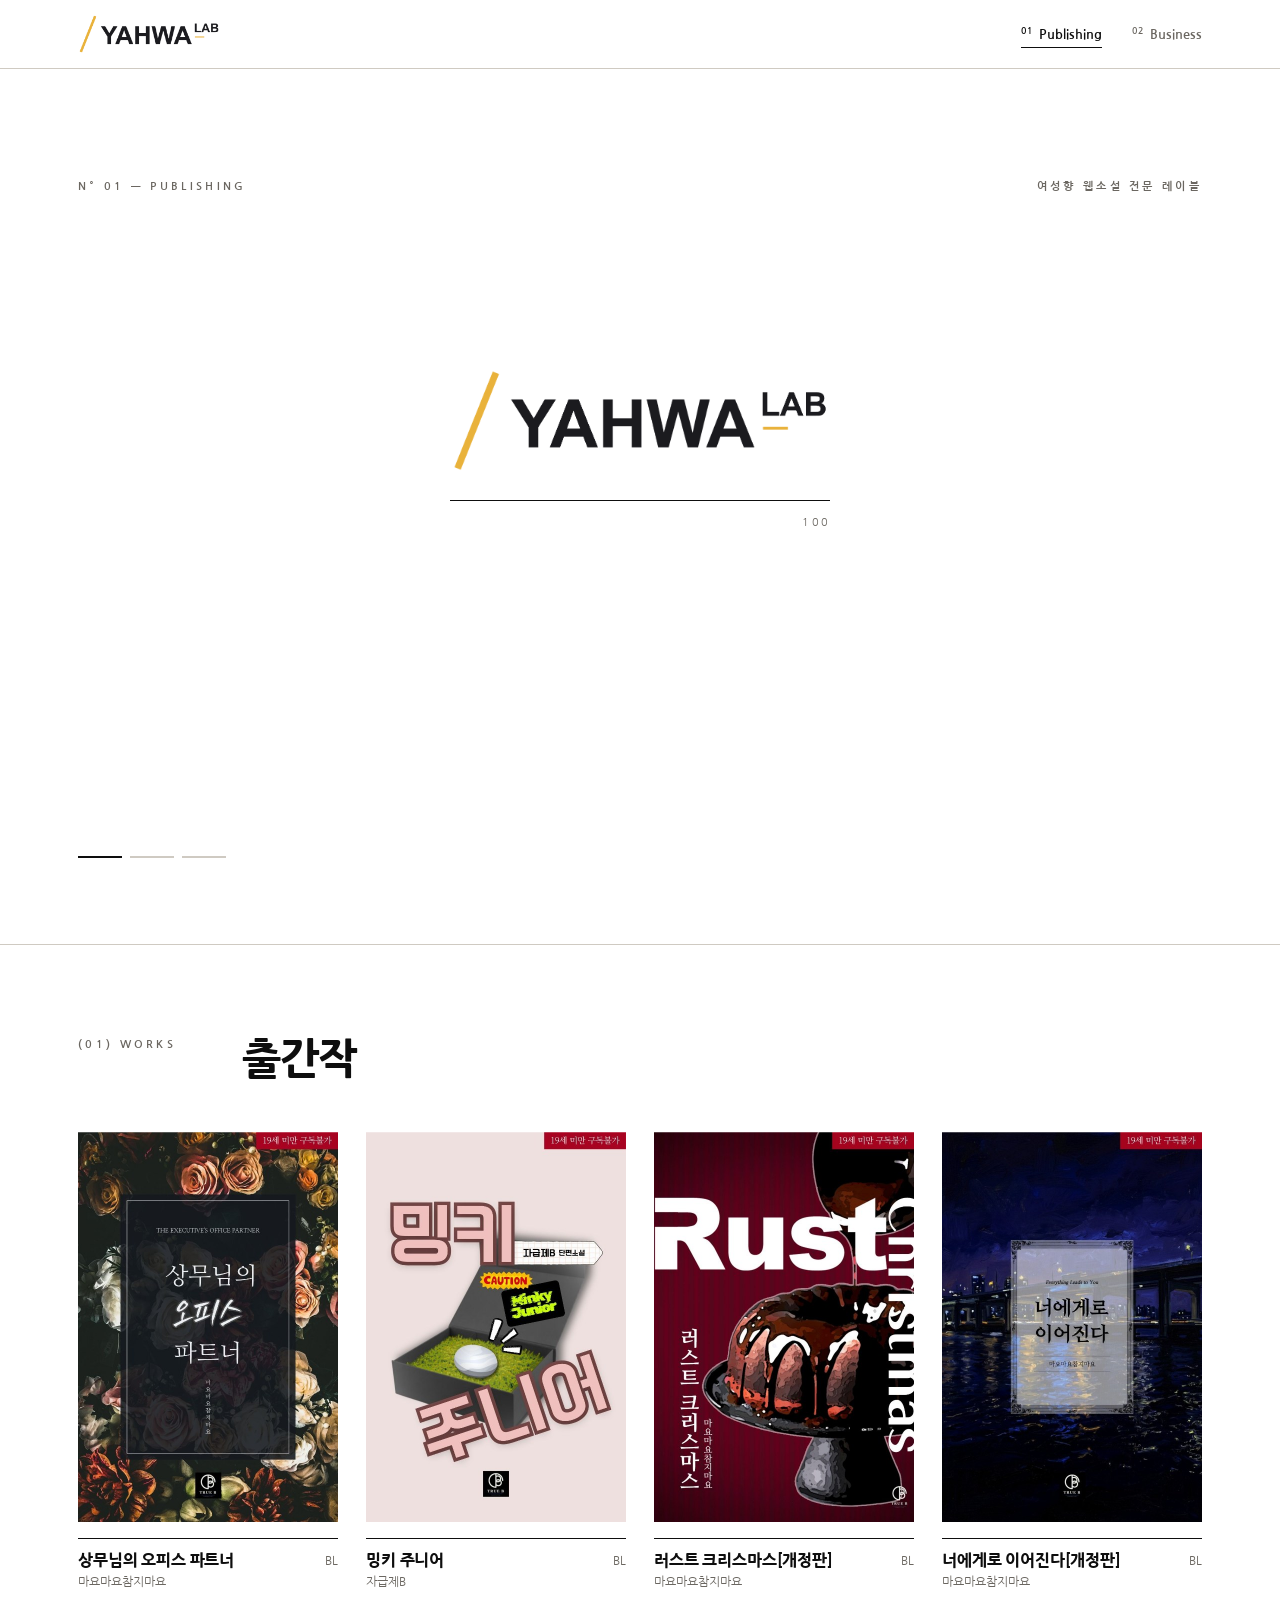
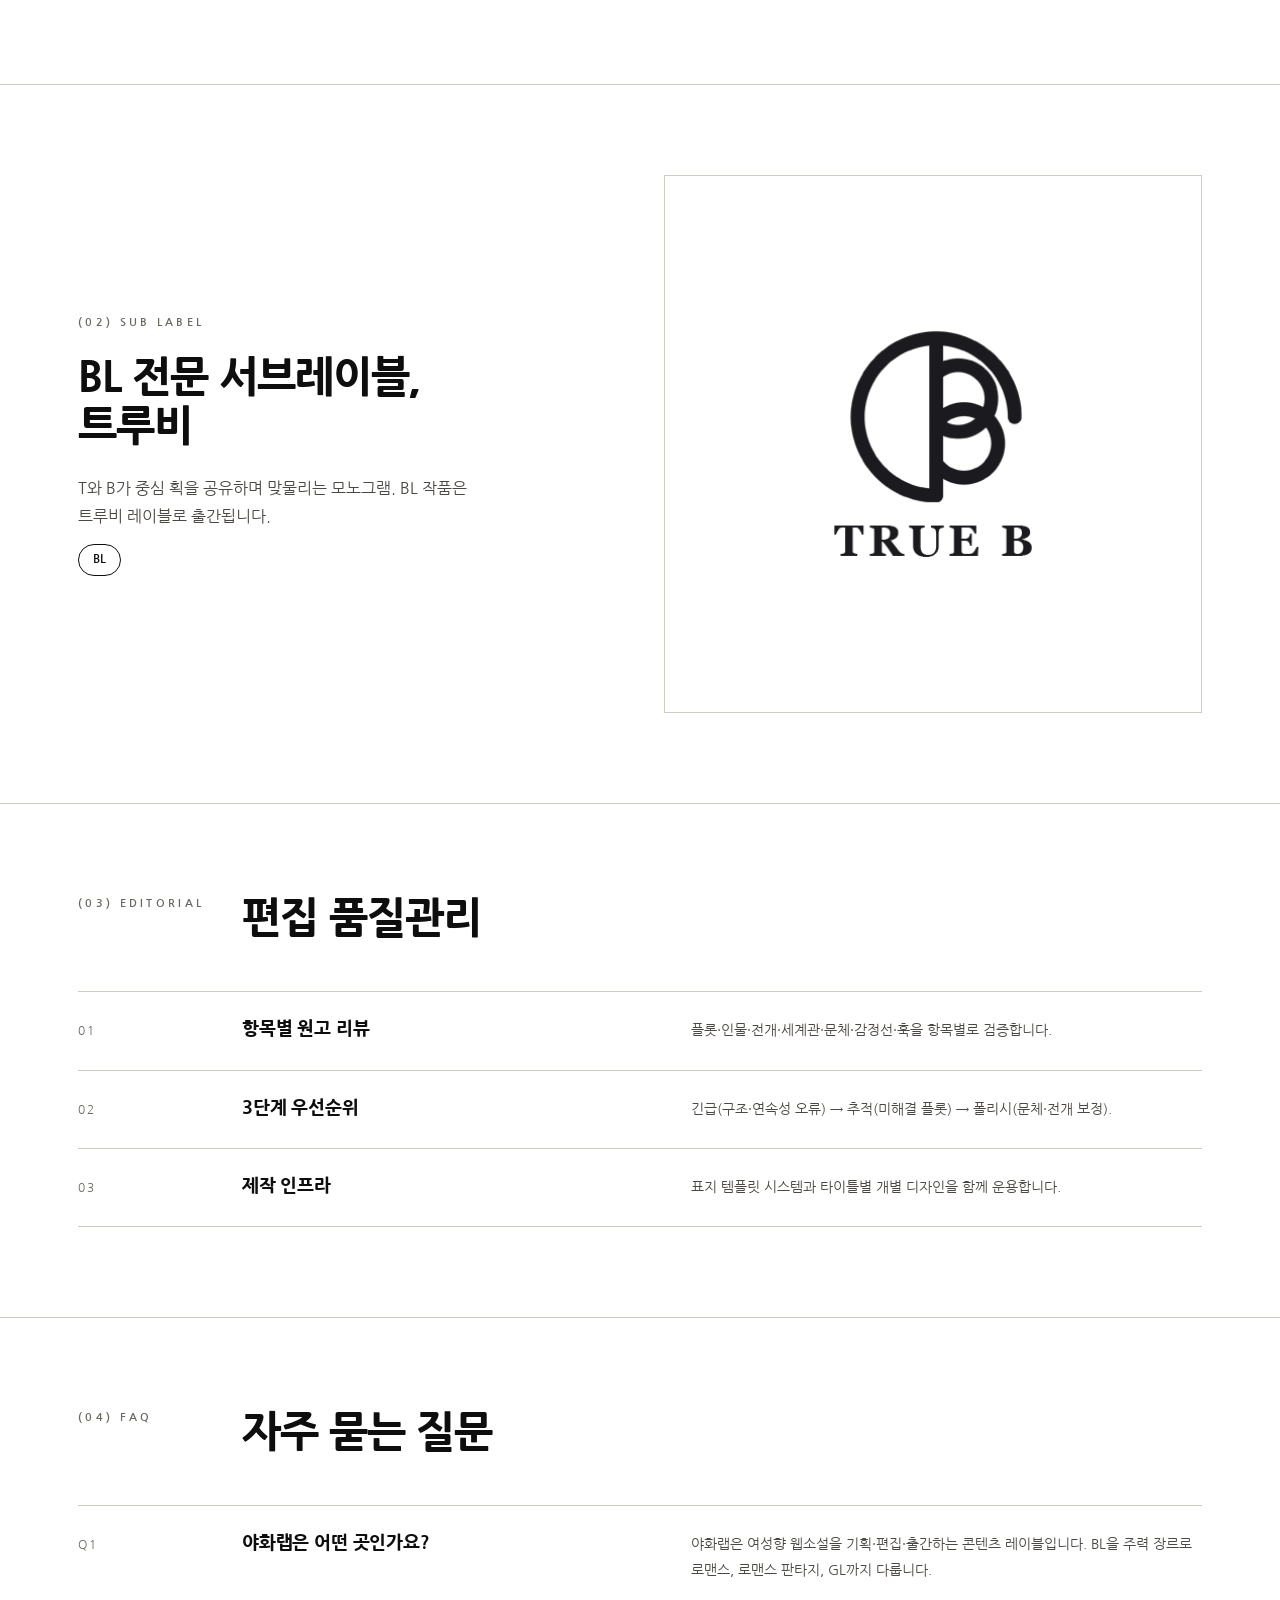
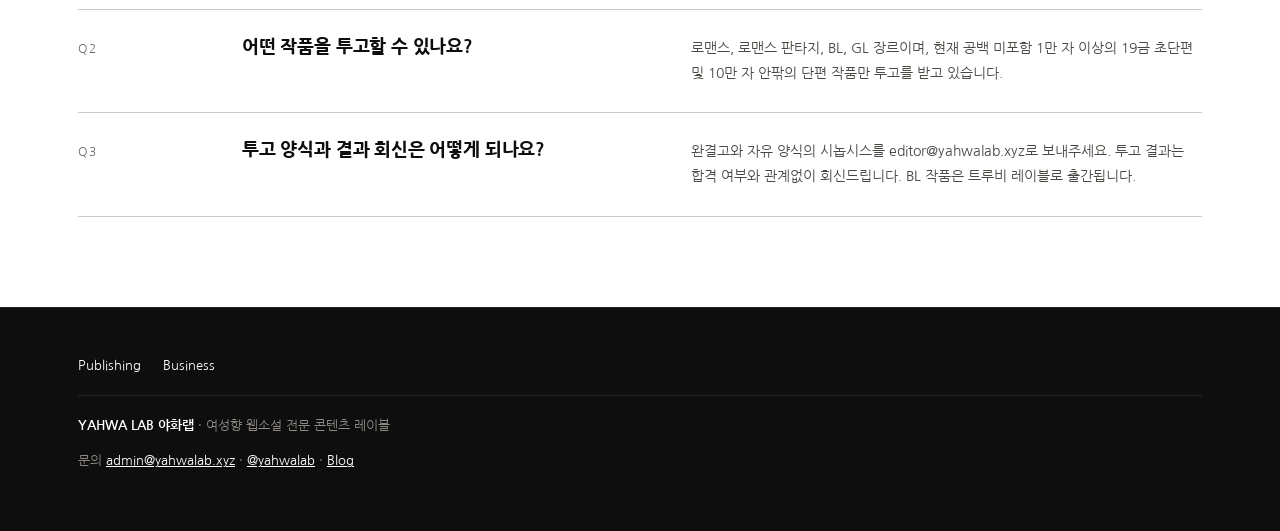
==== commit b78898ca: "Add files via upload" ====
--- a/index.html
+++ b/index.html
@@ -26,7 +26,7 @@
 <link rel="icon" href="./assets/favicon.svg" type="image/svg+xml">
 <link rel="icon" href="./assets/favicon-192.png" type="image/png" sizes="192x192">
 <link rel="apple-touch-icon" href="./assets/apple-touch-icon.png">
-<script type="application/ld+json">{"@context": "https://schema.org", "@graph": [{"@type": "Organization", "@id": "https://yahwalab.xyz/#org", "name": "야화랩", "alternateName": ["YAHWA LAB", "Yahwa Lab"], "url": "https://yahwalab.xyz/", "logo": "https://yahwalab.xyz/assets/img/logo-yahwa.png", "description": "BL 중심 여성향 웹소설 레이블 야화랩. 리디북스·교보문고·알라딘·YES24·북큐브 직계약 유통, 투고 접수 중.", "email": "admin@yahwalab.xyz", "contactPoint": [{"@type": "ContactPoint", "contactType": "editorial submissions", "email": "admin@yahwalab.xyz", "availableLanguage": "ko"}, {"@type": "ContactPoint", "contactType": "customer service", "email": "admin@yahwalab.xyz", "availableLanguage": "ko"}], "knowsLanguage": "ko", "knowsAbout": ["여성향 웹소설", "BL 웹소설", "로맨스", "로맨스 판타지", "GL", "웹소설 출간", "웹소설 투고"], "sameAs": ["https://x.com/yahwalab", "https://blog.naver.com/yahwalab"], "brand": {"@type": "Brand", "name": "트루비", "alternateName": "TRUE B", "description": "야화랩의 BL 전문 서브레이블"}}, {"@type": "WebSite", "@id": "https://yahwalab.xyz/#website", "name": "야화랩", "url": "https://yahwalab.xyz/", "inLanguage": "ko", "publisher": {"@id": "https://yahwalab.xyz/#org"}, "alternateName": ["YAHWA LAB", "야화랩 YAHWA LAB"]}, {"@type": "WebPage", "@id": "https://yahwalab.xyz/#page", "url": "https://yahwalab.xyz/", "name": "야화랩 | 여성향 웹소설·BL·로맨스·로맨스 판타지·GL·출간·투고", "description": "BL 중심 여성향 웹소설 레이블 야화랩. 리디북스·교보문고·알라딘·YES24·북큐브 직계약 유통, 투고 접수 중.", "inLanguage": "ko", "isPartOf": {"@id": "https://yahwalab.xyz/#website"}, "about": {"@id": "https://yahwalab.xyz/#org"}}, {"@type": "ItemList", "name": "야화랩 출간작", "itemListElement": [{"@type": "ListItem", "position": 1, "item": {"@type": "Book", "name": "상무님의 오피스 파트너", "author": {"@type": "Person", "name": "마요마요참지마요"}, "genre": "BL", "inLanguage": "ko", "publisher": {"@id": "https://yahwalab.xyz/#org"}, "url": "https://blog.naver.com/yahwalab/224443402299"}}, {"@type": "ListItem", "position": 2, "item": {"@type": "Book", "name": "밍키 주니어", "author": {"@type": "Person", "name": "자급제B"}, "genre": "BL", "inLanguage": "ko", "publisher": {"@id": "https://yahwalab.xyz/#org"}, "url": "https://blog.naver.com/yahwalab/224430288531"}}, {"@type": "ListItem", "position": 3, "item": {"@type": "Book", "name": "러스트 크리스마스[개정판]", "author": {"@type": "Person", "name": "마요마요참지마요"}, "genre": "BL", "inLanguage": "ko", "publisher": {"@id": "https://yahwalab.xyz/#org"}, "url": "https://blog.naver.com/yahwalab/224434441423"}}, {"@type": "ListItem", "position": 4, "item": {"@type": "Book", "name": "너에게로 이어진다[개정판]", "author": {"@type": "Person", "name": "마요마요참지마요"}, "genre": "BL", "inLanguage": "ko", "publisher": {"@id": "https://yahwalab.xyz/#org"}, "url": "https://blog.naver.com/yahwalab/224434438425"}}]}, {"@type": "FAQPage", "mainEntity": [{"@type": "Question", "name": "야화랩은 어떤 곳인가요?", "acceptedAnswer": {"@type": "Answer", "text": "야화랩은 여성향 웹소설을 기획·편집·출간하는 콘텐츠 레이블입니다. BL을 주력 장르로 로맨스, 로맨스 판타지, GL까지 다룹니다."}}, {"@type": "Question", "name": "어떤 작품을 투고할 수 있나요?", "acceptedAnswer": {"@type": "Answer", "text": "로맨스, 로맨스 판타지, BL, GL 장르이며, 현재 공백 미포함 1만 자 이상의 19금 초단편 및 10만 자 안팎의 단편 작품만 투고를 받고 있습니다."}}, {"@type": "Question", "name": "투고 양식과 결과 회신은 어떻게 되나요?", "acceptedAnswer": {"@type": "Answer", "text": "완결고와 자유 양식의 시놉시스를 admin@yahwalab.xyz로 보내주세요. 투고 결과는 합격 여부와 관계없이 회신드립니다. BL 작품은 트루비 레이블로 출간됩니다."}}]}, {"@type": "BreadcrumbList", "itemListElement": [{"@type": "ListItem", "position": 1, "name": "Publishing", "item": "https://yahwalab.xyz/"}]}]}</script>
+<script type="application/ld+json">{"@context": "https://schema.org", "@graph": [{"@type": "Organization", "@id": "https://yahwalab.xyz/#org", "name": "야화랩", "alternateName": ["YAHWA LAB", "Yahwa Lab"], "url": "https://yahwalab.xyz/", "logo": "https://yahwalab.xyz/assets/img/logo-yahwa.png", "description": "BL 중심 여성향 웹소설 레이블 야화랩. 리디북스·교보문고·알라딘·YES24·북큐브 직계약 유통, 투고 접수 중.", "email": "admin@yahwalab.xyz", "contactPoint": [{"@type": "ContactPoint", "contactType": "editorial submissions", "email": "editor@yahwalab.xyz", "availableLanguage": "ko"}, {"@type": "ContactPoint", "contactType": "customer service", "email": "admin@yahwalab.xyz", "availableLanguage": "ko"}], "knowsLanguage": "ko", "knowsAbout": ["여성향 웹소설", "BL 웹소설", "로맨스", "로맨스 판타지", "GL", "웹소설 출간", "웹소설 투고"], "sameAs": ["https://x.com/yahwalab", "https://blog.naver.com/yahwalab"], "brand": {"@type": "Brand", "name": "트루비", "alternateName": "TRUE B", "description": "야화랩의 BL 전문 서브레이블"}}, {"@type": "WebSite", "@id": "https://yahwalab.xyz/#website", "name": "야화랩", "url": "https://yahwalab.xyz/", "inLanguage": "ko", "publisher": {"@id": "https://yahwalab.xyz/#org"}, "alternateName": ["YAHWA LAB", "야화랩 YAHWA LAB"]}, {"@type": "WebPage", "@id": "https://yahwalab.xyz/#page", "url": "https://yahwalab.xyz/", "name": "야화랩 | 여성향 웹소설·BL·로맨스·로맨스 판타지·GL·출간·투고", "description": "BL 중심 여성향 웹소설 레이블 야화랩. 리디북스·교보문고·알라딘·YES24·북큐브 직계약 유통, 투고 접수 중.", "inLanguage": "ko", "isPartOf": {"@id": "https://yahwalab.xyz/#website"}, "about": {"@id": "https://yahwalab.xyz/#org"}}, {"@type": "ItemList", "name": "야화랩 출간작", "itemListElement": [{"@type": "ListItem", "position": 1, "item": {"@type": "Book", "name": "상무님의 오피스 파트너", "author": {"@type": "Person", "name": "마요마요참지마요"}, "genre": "BL", "inLanguage": "ko", "publisher": {"@id": "https://yahwalab.xyz/#org"}, "url": "https://blog.naver.com/yahwalab/224443402299"}}, {"@type": "ListItem", "position": 2, "item": {"@type": "Book", "name": "밍키 주니어", "author": {"@type": "Person", "name": "자급제B"}, "genre": "BL", "inLanguage": "ko", "publisher": {"@id": "https://yahwalab.xyz/#org"}, "url": "https://blog.naver.com/yahwalab/224430288531"}}, {"@type": "ListItem", "position": 3, "item": {"@type": "Book", "name": "러스트 크리스마스[개정판]", "author": {"@type": "Person", "name": "마요마요참지마요"}, "genre": "BL", "inLanguage": "ko", "publisher": {"@id": "https://yahwalab.xyz/#org"}, "url": "https://blog.naver.com/yahwalab/224434441423"}}, {"@type": "ListItem", "position": 4, "item": {"@type": "Book", "name": "너에게로 이어진다[개정판]", "author": {"@type": "Person", "name": "마요마요참지마요"}, "genre": "BL", "inLanguage": "ko", "publisher": {"@id": "https://yahwalab.xyz/#org"}, "url": "https://blog.naver.com/yahwalab/224434438425"}}]}, {"@type": "FAQPage", "mainEntity": [{"@type": "Question", "name": "야화랩은 어떤 곳인가요?", "acceptedAnswer": {"@type": "Answer", "text": "야화랩은 여성향 웹소설을 기획·편집·출간하는 콘텐츠 레이블입니다. BL을 주력 장르로 로맨스, 로맨스 판타지, GL까지 다룹니다."}}, {"@type": "Question", "name": "어떤 작품을 투고할 수 있나요?", "acceptedAnswer": {"@type": "Answer", "text": "로맨스, 로맨스 판타지, BL, GL 장르이며, 현재 공백 미포함 1만 자 이상의 19금 초단편 및 10만 자 안팎의 단편 작품만 투고를 받고 있습니다."}}, {"@type": "Question", "name": "투고 양식과 결과 회신은 어떻게 되나요?", "acceptedAnswer": {"@type": "Answer", "text": "완결고와 자유 양식의 시놉시스를 editor@yahwalab.xyz로 보내주세요. 투고 결과는 합격 여부와 관계없이 회신드립니다. BL 작품은 트루비 레이블로 출간됩니다."}}]}, {"@type": "BreadcrumbList", "itemListElement": [{"@type": "ListItem", "position": 1, "name": "Publishing", "item": "https://yahwalab.xyz/"}]}]}</script>
 <script>try{if(sessionStorage.getItem('yw_ld')==='1')document.documentElement.classList.add('seen')}catch(e){}</script>
 <link rel="preload" as="image" href="./assets/img/logo-yahwa.png" fetchpriority="high">
 <script>(function(){var h="https://fonts.googleapis.com/css2?family=Nanum+Gothic:wght@400;700;800&display=swap",d=0;function go(){if(d)return;d=1;var l=document.createElement("link");l.rel="stylesheet";l.href=h;document.head.appendChild(l)}try{new PerformanceObserver(function(l,o){if(l.getEntries().some(function(e){return e.name==="first-contentful-paint"})){o.disconnect();setTimeout(go,100)}}).observe({type:"paint",buffered:true})}catch(e){addEventListener("load",go)}setTimeout(go,3000)})()</script><noscript><link href="https://fonts.googleapis.com/css2?family=Nanum+Gothic:wght@400;700;800&display=swap" rel="stylesheet"></noscript>
@@ -60,7 +60,7 @@
         <div class="hs-t">
           <h1><span class="ln" style="--i:0"><span>짧지만 선명한 </span></span><span class="ln" style="--i:1"><span>이야기부터, </span></span><span class="ln g" style="--i:2"><span>기억에 오래도록 </span></span><span class="ln g" style="--i:3"><span>남는 작품까지. </span></span></h1>
           <div class="row rw"><p>야화랩은 여성향 웹소설을 기획·편집·출간하는 콘텐츠 레이블입니다. 로맨스, 로맨스 판타지, BL, GL.</p>
-            <div><a class="btn" href="#works">Works</a> <a class="btn o" data-m="submit" href="mailto:admin@yahwalab.xyz?subject=%5B%ED%88%AC%EA%B3%A0%5D%20%EC%9E%91%ED%92%88%EB%AA%85%20%2F%20%ED%95%84%EB%AA%85">투고 문의</a></div></div>
+            <div><a class="btn" href="#works">Works</a> <a class="btn o" data-m="submit" href="mailto:editor@yahwalab.xyz?subject=%5B%ED%88%AC%EA%B3%A0%5D%20%EC%9E%91%ED%92%88%EB%AA%85%20%2F%20%ED%95%84%EB%AA%85">투고 문의</a></div></div>
         </div>
         <div class="hs-v pn" id="fan" aria-hidden="true"><i class="slash"></i>
           <b style="--d:.6s">ROMANCE</b><b style="--d:1.3s">ROMANCE<br>FANTASY</b><b style="--d:2.0s">BL</b><b style="--d:2.7s">GL</b>
@@ -70,14 +70,14 @@
       <div class="hs-s" data-lb="N° 02 — Distribution" id="hs-p2" role="tabpanel" aria-roledescription="slide" aria-labelledby="hs-t2">
         <div class="hs-t">
           <h2 class="hs-h"><span class="ln" style="--i:0"><span>빠른 출간 진행으로 </span></span><span class="ln g" style="--i:1"><span>독자와 가깝게. </span></span></h2>
-          <div class="row rw"><p>대형 전자책 서점과 직접 계약을 맺고 작품을 유통합니다. 현재 직계약된 유통처는 리디북스, 교보문고, 알라딘, YES24, 북큐브입니다.</p><div><a class="btn o" data-m="submit" href="mailto:admin@yahwalab.xyz?subject=%5B%ED%88%AC%EA%B3%A0%5D%20%EC%9E%91%ED%92%88%EB%AA%85%20%2F%20%ED%95%84%EB%AA%85">투고 문의</a></div></div>
+          <div class="row rw"><p>대형 전자책 서점과 직접 계약을 맺고 작품을 유통합니다. 현재 직계약된 유통처는 리디북스, 교보문고, 알라딘, YES24, 북큐브입니다.</p><div><a class="btn o" data-m="submit" href="mailto:editor@yahwalab.xyz?subject=%5B%ED%88%AC%EA%B3%A0%5D%20%EC%9E%91%ED%92%88%EB%AA%85%20%2F%20%ED%95%84%EB%AA%85">투고 문의</a></div></div>
         </div>
         <div class="hs-v sr" id="kt"><div class="sr-st" role="img" aria-label="직계약 유통처: 리디북스, 교보문고, 알라딘, 예스24, 북큐브"><em>직계약 유통처</em><b style="--d:0.5s"><small>01 / 05</small>리디북스</b><b style="--d:1.4s"><small>02 / 05</small>교보문고</b><b style="--d:2.3s"><small>03 / 05</small>알라딘</b><b style="--d:3.2s"><small>04 / 05</small>예스24</b><b style="--d:4.1s"><small>05 / 05</small>북큐브</b><ul class="sr-l"><li style="--i:0">리디북스</li><li style="--i:1">교보문고</li><li style="--i:2">알라딘</li><li style="--i:3">예스24</li><li style="--i:4">북큐브</li></ul></div><p class="hs-nt">유통사는 단계적으로 추가 업데이트 중입니다.</p></div>
       </div>
       <div class="hs-s" data-lb="N° 03 — Transparency" id="hs-p3" role="tabpanel" aria-roledescription="slide" aria-labelledby="hs-t3">
         <div class="hs-t">
           <h2 class="hs-h"><span class="ln" style="--i:0"><span>정산은 투명하게, </span></span><span class="ln g" style="--i:1"><span>확인은 언제든. </span></span></h2>
-          <div class="row rw"><p>작가님 전용 정산 사이트에서 플랫폼별 판매 현황과 예상 정산액을 확인하실 수 있습니다.<br><small class="hs-nt">※ 화면은 이해를 돕기 위한 샘플입니다.</small></p><div><a class="btn o" data-m="submit" href="mailto:admin@yahwalab.xyz?subject=%5B%ED%88%AC%EA%B3%A0%5D%20%EC%9E%91%ED%92%88%EB%AA%85%20%2F%20%ED%95%84%EB%AA%85">투고 문의</a></div></div>
+          <div class="row rw"><p>작가님 전용 정산 사이트에서 플랫폼별 판매 현황과 예상 정산액을 확인하실 수 있습니다.<br><small class="hs-nt">※ 화면은 이해를 돕기 위한 샘플입니다.</small></p><div><a class="btn o" data-m="submit" href="mailto:editor@yahwalab.xyz?subject=%5B%ED%88%AC%EA%B3%A0%5D%20%EC%9E%91%ED%92%88%EB%AA%85%20%2F%20%ED%95%84%EB%AA%85">투고 문의</a></div></div>
         </div>
         <div class="hs-v"><div class="pw" id="pw"><div class="dvf"><div class="dev" role="img" aria-label="작가 전용 정산 사이트의 모바일 화면 예시(샘플 데이터)"><div class="scr st">
             <div class="sb"><span>9:41</span><i class="isl"></i><span><svg viewBox="0 0 18 10" fill="#111"><rect x="0" y="6" width="3" height="4" rx=".8"/><rect x="5" y="4" width="3" height="6" rx=".8"/><rect x="10" y="2" width="3" height="8" rx=".8"/><rect x="15" y="0" width="3" height="10" rx=".8"/></svg><svg viewBox="0 0 26 10" fill="none"><rect x=".5" y=".5" width="21" height="9" rx="2.6" stroke="#111" opacity=".5"/><rect x="2" y="2" width="15" height="6" rx="1.4" fill="#111"/><rect x="23" y="3.4" width="2" height="3.2" rx="1" fill="#111" opacity=".5"/></svg></span></div>
@@ -121,7 +121,7 @@
     <div class="rows">
       <div><span class="n">Q1</span><h3>야화랩은 어떤 곳인가요?</h3><p>야화랩은 여성향 웹소설을 기획·편집·출간하는 콘텐츠 레이블입니다. BL을 주력 장르로 로맨스, 로맨스 판타지, GL까지 다룹니다.</p></div>
       <div><span class="n">Q2</span><h3>어떤 작품을 투고할 수 있나요?</h3><p>로맨스, 로맨스 판타지, BL, GL 장르이며, 현재 공백 미포함 1만 자 이상의 19금 초단편 및 10만 자 안팎의 단편 작품만 투고를 받고 있습니다.</p></div>
-      <div><span class="n">Q3</span><h3>투고 양식과 결과 회신은 어떻게 되나요?</h3><p>완결고와 자유 양식의 시놉시스를 admin@yahwalab.xyz로 보내주세요. 투고 결과는 합격 여부와 관계없이 회신드립니다. BL 작품은 트루비 레이블로 출간됩니다.</p></div>
+      <div><span class="n">Q3</span><h3>투고 양식과 결과 회신은 어떻게 되나요?</h3><p>완결고와 자유 양식의 시놉시스를 editor@yahwalab.xyz로 보내주세요. 투고 결과는 합격 여부와 관계없이 회신드립니다. BL 작품은 트루비 레이블로 출간됩니다.</p></div>
     </div></div></section>
 </main>
 
--- a/css/style.css
+++ b/css/style.css
@@ -308,7 +308,7 @@
 .sr{align-items:stretch;justify-content:flex-end}
 .sr-st{position:relative;width:100%;max-width:520px;aspect-ratio:1/.95;margin-left:auto;display:grid;place-items:center}
 .sr-st>*{grid-area:1/1}
-.sr-st em{font-style:normal;font-size:12px;font-weight:800;letter-spacing:.18em;color:var(--gt);align-self:start;justify-self:start}
+.sr-st em{font-style:normal;font-size:12px;font-weight:800;letter-spacing:.18em;color:var(--gt);align-self:start;justify-self:center}
 .sr-st b{display:flex;flex-direction:column;align-items:center;gap:14px;font-size:clamp(44px,6.2vw,84px);font-weight:800;letter-spacing:-.045em;line-height:1.1;opacity:0}
 .sr-st b small{font-size:12px;letter-spacing:.18em;color:var(--gt)}
 .rd .hs-s.on .sr-st b{animation:srW .95s var(--eo) var(--d) both}
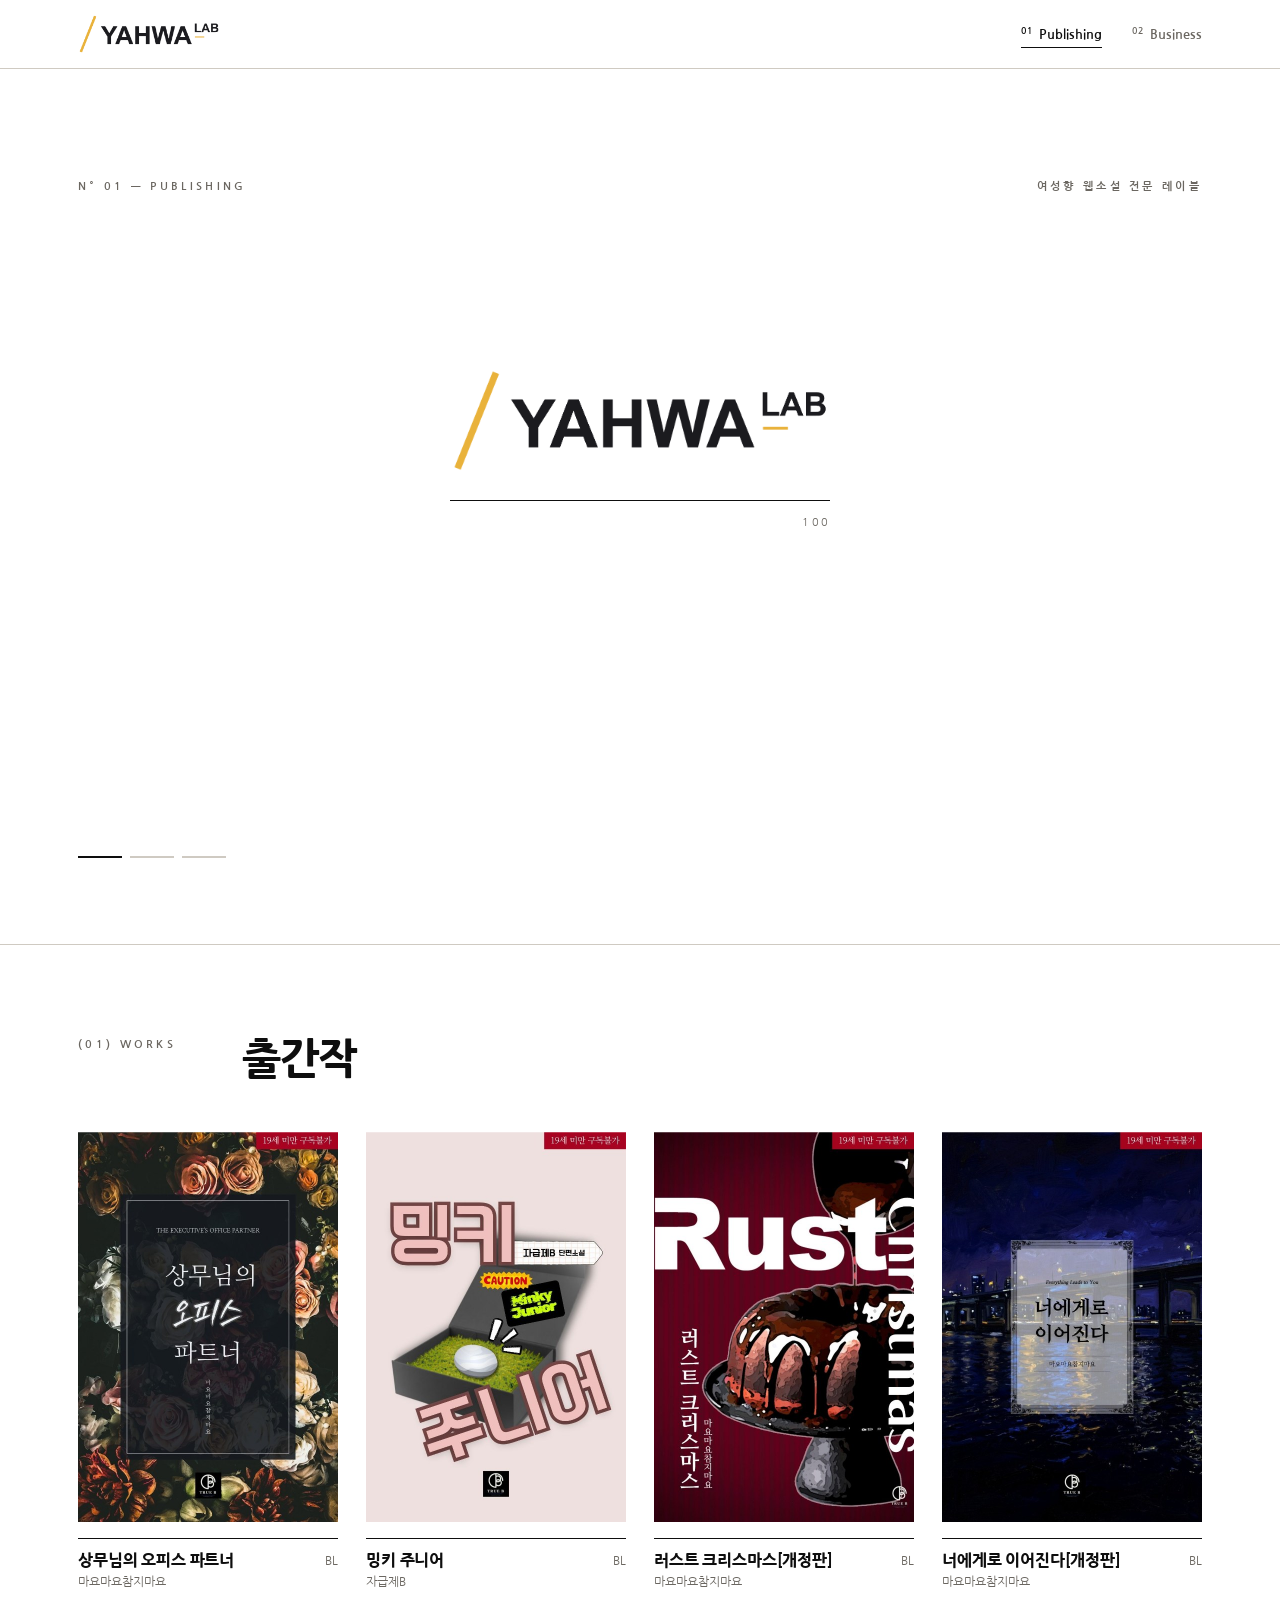
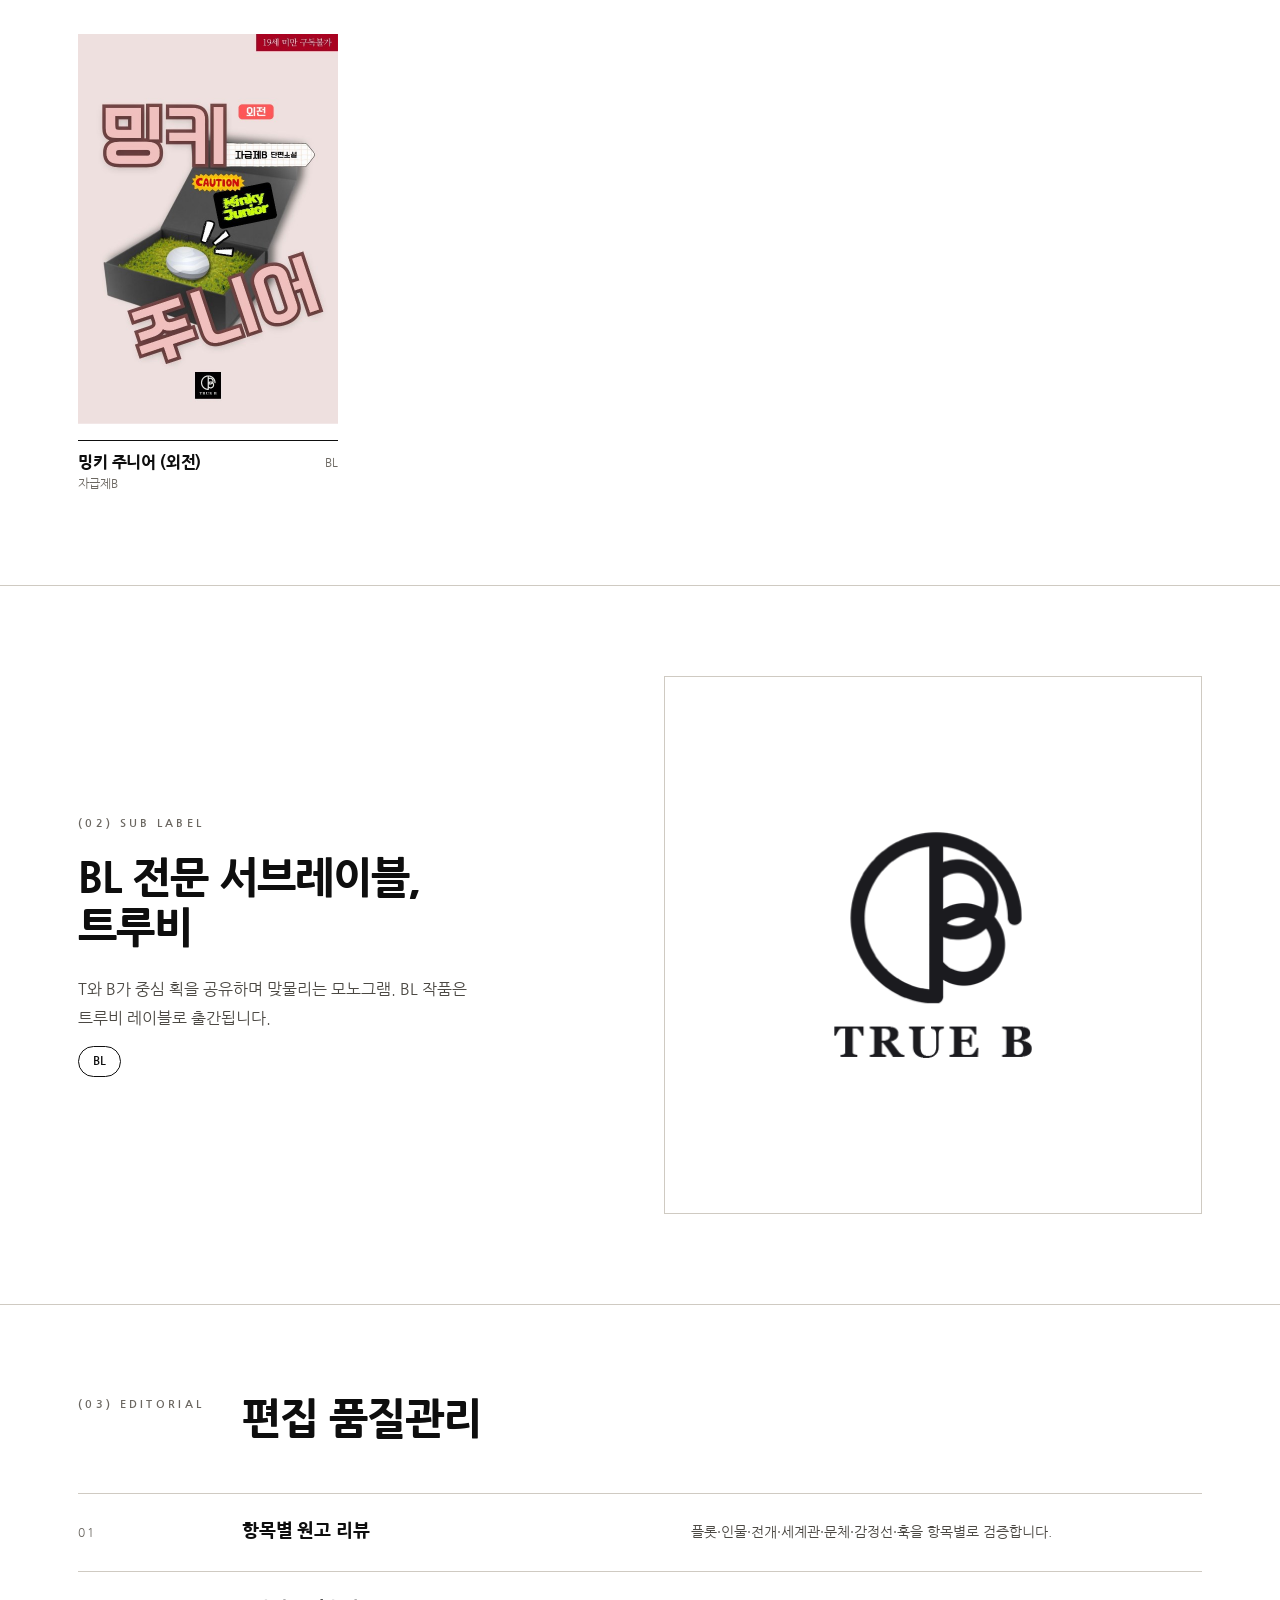
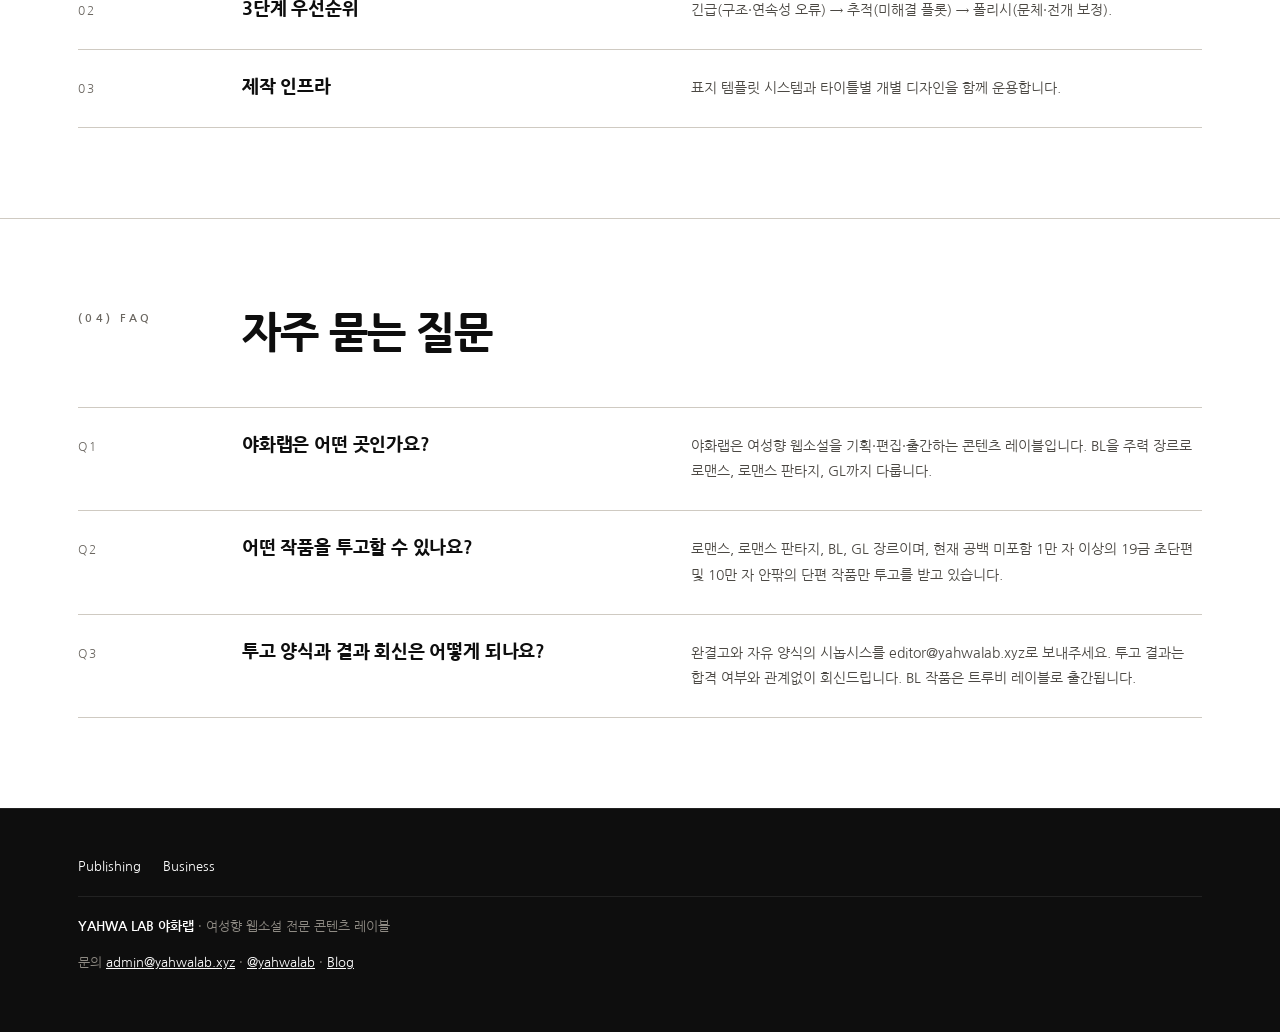
==== commit 6e5c58ad: "출간작 자동 반영" ====
--- a/index.html
+++ b/index.html
@@ -26,7 +26,7 @@
 <link rel="icon" href="./assets/favicon.svg" type="image/svg+xml">
 <link rel="icon" href="./assets/favicon-192.png" type="image/png" sizes="192x192">
 <link rel="apple-touch-icon" href="./assets/apple-touch-icon.png">
-<script type="application/ld+json">{"@context": "https://schema.org", "@graph": [{"@type": "Organization", "@id": "https://yahwalab.xyz/#org", "name": "야화랩", "alternateName": ["YAHWA LAB", "Yahwa Lab"], "url": "https://yahwalab.xyz/", "logo": "https://yahwalab.xyz/assets/img/logo-yahwa.png", "description": "BL 중심 여성향 웹소설 레이블 야화랩. 리디북스·교보문고·알라딘·YES24·북큐브 직계약 유통, 투고 접수 중.", "email": "admin@yahwalab.xyz", "contactPoint": [{"@type": "ContactPoint", "contactType": "editorial submissions", "email": "editor@yahwalab.xyz", "availableLanguage": "ko"}, {"@type": "ContactPoint", "contactType": "customer service", "email": "admin@yahwalab.xyz", "availableLanguage": "ko"}], "knowsLanguage": "ko", "knowsAbout": ["여성향 웹소설", "BL 웹소설", "로맨스", "로맨스 판타지", "GL", "웹소설 출간", "웹소설 투고"], "sameAs": ["https://x.com/yahwalab", "https://blog.naver.com/yahwalab"], "brand": {"@type": "Brand", "name": "트루비", "alternateName": "TRUE B", "description": "야화랩의 BL 전문 서브레이블"}}, {"@type": "WebSite", "@id": "https://yahwalab.xyz/#website", "name": "야화랩", "url": "https://yahwalab.xyz/", "inLanguage": "ko", "publisher": {"@id": "https://yahwalab.xyz/#org"}, "alternateName": ["YAHWA LAB", "야화랩 YAHWA LAB"]}, {"@type": "WebPage", "@id": "https://yahwalab.xyz/#page", "url": "https://yahwalab.xyz/", "name": "야화랩 | 여성향 웹소설·BL·로맨스·로맨스 판타지·GL·출간·투고", "description": "BL 중심 여성향 웹소설 레이블 야화랩. 리디북스·교보문고·알라딘·YES24·북큐브 직계약 유통, 투고 접수 중.", "inLanguage": "ko", "isPartOf": {"@id": "https://yahwalab.xyz/#website"}, "about": {"@id": "https://yahwalab.xyz/#org"}}, {"@type": "ItemList", "name": "야화랩 출간작", "itemListElement": [{"@type": "ListItem", "position": 1, "item": {"@type": "Book", "name": "상무님의 오피스 파트너", "author": {"@type": "Person", "name": "마요마요참지마요"}, "genre": "BL", "inLanguage": "ko", "publisher": {"@id": "https://yahwalab.xyz/#org"}, "url": "https://blog.naver.com/yahwalab/224443402299"}}, {"@type": "ListItem", "position": 2, "item": {"@type": "Book", "name": "밍키 주니어", "author": {"@type": "Person", "name": "자급제B"}, "genre": "BL", "inLanguage": "ko", "publisher": {"@id": "https://yahwalab.xyz/#org"}, "url": "https://blog.naver.com/yahwalab/224430288531"}}, {"@type": "ListItem", "position": 3, "item": {"@type": "Book", "name": "러스트 크리스마스[개정판]", "author": {"@type": "Person", "name": "마요마요참지마요"}, "genre": "BL", "inLanguage": "ko", "publisher": {"@id": "https://yahwalab.xyz/#org"}, "url": "https://blog.naver.com/yahwalab/224434441423"}}, {"@type": "ListItem", "position": 4, "item": {"@type": "Book", "name": "너에게로 이어진다[개정판]", "author": {"@type": "Person", "name": "마요마요참지마요"}, "genre": "BL", "inLanguage": "ko", "publisher": {"@id": "https://yahwalab.xyz/#org"}, "url": "https://blog.naver.com/yahwalab/224434438425"}}]}, {"@type": "FAQPage", "mainEntity": [{"@type": "Question", "name": "야화랩은 어떤 곳인가요?", "acceptedAnswer": {"@type": "Answer", "text": "야화랩은 여성향 웹소설을 기획·편집·출간하는 콘텐츠 레이블입니다. BL을 주력 장르로 로맨스, 로맨스 판타지, GL까지 다룹니다."}}, {"@type": "Question", "name": "어떤 작품을 투고할 수 있나요?", "acceptedAnswer": {"@type": "Answer", "text": "로맨스, 로맨스 판타지, BL, GL 장르이며, 현재 공백 미포함 1만 자 이상의 19금 초단편 및 10만 자 안팎의 단편 작품만 투고를 받고 있습니다."}}, {"@type": "Question", "name": "투고 양식과 결과 회신은 어떻게 되나요?", "acceptedAnswer": {"@type": "Answer", "text": "완결고와 자유 양식의 시놉시스를 editor@yahwalab.xyz로 보내주세요. 투고 결과는 합격 여부와 관계없이 회신드립니다. BL 작품은 트루비 레이블로 출간됩니다."}}]}, {"@type": "BreadcrumbList", "itemListElement": [{"@type": "ListItem", "position": 1, "name": "Publishing", "item": "https://yahwalab.xyz/"}]}]}</script>
+<script type="application/ld+json">{"@context": "https://schema.org", "@graph": [{"@type": "Organization", "@id": "https://yahwalab.xyz/#org", "name": "야화랩", "alternateName": ["YAHWA LAB", "Yahwa Lab"], "url": "https://yahwalab.xyz/", "logo": "https://yahwalab.xyz/assets/img/logo-yahwa.png", "description": "BL 중심 여성향 웹소설 레이블 야화랩. 리디북스·교보문고·알라딘·YES24·북큐브 직계약 유통, 투고 접수 중.", "email": "admin@yahwalab.xyz", "contactPoint": [{"@type": "ContactPoint", "contactType": "editorial submissions", "email": "editor@yahwalab.xyz", "availableLanguage": "ko"}, {"@type": "ContactPoint", "contactType": "customer service", "email": "admin@yahwalab.xyz", "availableLanguage": "ko"}], "knowsLanguage": "ko", "knowsAbout": ["여성향 웹소설", "BL 웹소설", "로맨스", "로맨스 판타지", "GL", "웹소설 출간", "웹소설 투고"], "sameAs": ["https://x.com/yahwalab", "https://blog.naver.com/yahwalab"], "brand": {"@type": "Brand", "name": "트루비", "alternateName": "TRUE B", "description": "야화랩의 BL 전문 서브레이블"}}, {"@type": "WebSite", "@id": "https://yahwalab.xyz/#website", "name": "야화랩", "url": "https://yahwalab.xyz/", "inLanguage": "ko", "publisher": {"@id": "https://yahwalab.xyz/#org"}, "alternateName": ["YAHWA LAB", "야화랩 YAHWA LAB"]}, {"@type": "WebPage", "@id": "https://yahwalab.xyz/#page", "url": "https://yahwalab.xyz/", "name": "야화랩 | 여성향 웹소설·BL·로맨스·로맨스 판타지·GL·출간·투고", "description": "BL 중심 여성향 웹소설 레이블 야화랩. 리디북스·교보문고·알라딘·YES24·북큐브 직계약 유통, 투고 접수 중.", "inLanguage": "ko", "isPartOf": {"@id": "https://yahwalab.xyz/#website"}, "about": {"@id": "https://yahwalab.xyz/#org"}}, {"@type": "ItemList", "name": "야화랩 출간작", "itemListElement": [{"@type": "ListItem", "position": 1, "item": {"@type": "Book", "name": "상무님의 오피스 파트너", "author": {"@type": "Person", "name": "마요마요참지마요"}, "genre": "BL", "inLanguage": "ko", "publisher": {"@id": "https://yahwalab.xyz/#org"}, "url": "https://blog.naver.com/yahwalab/224443402299"}}, {"@type": "ListItem", "position": 2, "item": {"@type": "Book", "name": "밍키 주니어", "author": {"@type": "Person", "name": "자급제B"}, "genre": "BL", "inLanguage": "ko", "publisher": {"@id": "https://yahwalab.xyz/#org"}, "url": "https://blog.naver.com/yahwalab/224430288531"}}, {"@type": "ListItem", "position": 3, "item": {"@type": "Book", "name": "러스트 크리스마스[개정판]", "author": {"@type": "Person", "name": "마요마요참지마요"}, "genre": "BL", "inLanguage": "ko", "publisher": {"@id": "https://yahwalab.xyz/#org"}, "url": "https://blog.naver.com/yahwalab/224434441423"}}, {"@type": "ListItem", "position": 4, "item": {"@type": "Book", "name": "너에게로 이어진다[개정판]", "author": {"@type": "Person", "name": "마요마요참지마요"}, "genre": "BL", "inLanguage": "ko", "publisher": {"@id": "https://yahwalab.xyz/#org"}, "url": "https://blog.naver.com/yahwalab/224434438425"}}, {"@type": "ListItem", "position": 5, "item": {"@type": "Book", "name": "밍키 주니어 (외전)", "author": {"@type": "Person", "name": "자급제B"}, "genre": "BL", "inLanguage": "ko", "publisher": {"@id": "https://yahwalab.xyz/#org"}, "url": "https://blog.naver.com/yahwalab/224463956684"}}]}, {"@type": "FAQPage", "mainEntity": [{"@type": "Question", "name": "야화랩은 어떤 곳인가요?", "acceptedAnswer": {"@type": "Answer", "text": "야화랩은 여성향 웹소설을 기획·편집·출간하는 콘텐츠 레이블입니다. BL을 주력 장르로 로맨스, 로맨스 판타지, GL까지 다룹니다."}}, {"@type": "Question", "name": "어떤 작품을 투고할 수 있나요?", "acceptedAnswer": {"@type": "Answer", "text": "로맨스, 로맨스 판타지, BL, GL 장르이며, 현재 공백 미포함 1만 자 이상의 19금 초단편 및 10만 자 안팎의 단편 작품만 투고를 받고 있습니다."}}, {"@type": "Question", "name": "투고 양식과 결과 회신은 어떻게 되나요?", "acceptedAnswer": {"@type": "Answer", "text": "완결고와 자유 양식의 시놉시스를 editor@yahwalab.xyz로 보내주세요. 투고 결과는 합격 여부와 관계없이 회신드립니다. BL 작품은 트루비 레이블로 출간됩니다."}}]}, {"@type": "BreadcrumbList", "itemListElement": [{"@type": "ListItem", "position": 1, "name": "Publishing", "item": "https://yahwalab.xyz/"}]}]}</script>
 <script>try{if(sessionStorage.getItem('yw_ld')==='1')document.documentElement.classList.add('seen')}catch(e){}</script>
 <link rel="preload" as="image" href="./assets/img/logo-yahwa.png" fetchpriority="high">
 <script>(function(){var h="https://fonts.googleapis.com/css2?family=Nanum+Gothic:wght@400;700;800&display=swap",d=0;function go(){if(d)return;d=1;var l=document.createElement("link");l.rel="stylesheet";l.href=h;document.head.appendChild(l)}try{new PerformanceObserver(function(l,o){if(l.getEntries().some(function(e){return e.name==="first-contentful-paint"})){o.disconnect();setTimeout(go,100)}}).observe({type:"paint",buffered:true})}catch(e){addEventListener("load",go)}setTimeout(go,3000)})()</script><noscript><link href="https://fonts.googleapis.com/css2?family=Nanum+Gothic:wght@400;700;800&display=swap" rel="stylesheet"></noscript>
@@ -101,7 +101,7 @@
   </div></div>
   <section id="works"><div class="wrap">
     <div class="sh"><span class="lb">(01) Works</span><h2>출간작</h2></div>
-    <div class="works" id="wl"><!--WORKS:START--><a class="wk" href="https://blog.naver.com/yahwalab/224443402299" target="_blank" rel="noopener"><img class="cvi" src="./assets/img/cover-f6d3f3b07f17d92f0743749029af7216.jpg" alt="상무님의 오피스 파트너 표지 - 마요마요참지마요 작, BL 웹소설, 트루비 출간" width="520" height="780" loading="lazy" decoding="async"><div class="t"><div><h3>상무님의 오피스 파트너</h3><p class="au">마요마요참지마요</p></div><span>BL</span></div></a><a class="wk" href="https://blog.naver.com/yahwalab/224430288531" target="_blank" rel="noopener"><img class="cvi" src="./assets/img/cover-34c9a5bb32804d00df78c8d281242e2c.jpg" alt="밍키 주니어 표지 - 자급제B 작, BL 웹소설, 트루비 출간" width="520" height="780" loading="lazy" decoding="async"><div class="t"><div><h3>밍키 주니어</h3><p class="au">자급제B</p></div><span>BL</span></div></a><a class="wk" href="https://blog.naver.com/yahwalab/224434441423" target="_blank" rel="noopener"><img class="cvi" src="./assets/img/cover-a274856f58e537e777e392a70c2f5ed9.jpg" alt="러스트 크리스마스[개정판] 표지 - 마요마요참지마요 작, BL 웹소설, 트루비 출간" width="520" height="780" loading="lazy" decoding="async"><div class="t"><div><h3>러스트 크리스마스[개정판]</h3><p class="au">마요마요참지마요</p></div><span>BL</span></div></a><a class="wk" href="https://blog.naver.com/yahwalab/224434438425" target="_blank" rel="noopener"><img class="cvi" src="./assets/img/cover-43aeb9cd35db10bc49faa3923f90f2ce.jpg" alt="너에게로 이어진다[개정판] 표지 - 마요마요참지마요 작, BL 웹소설, 트루비 출간" width="520" height="780" loading="lazy" decoding="async"><div class="t"><div><h3>너에게로 이어진다[개정판]</h3><p class="au">마요마요참지마요</p></div><span>BL</span></div></a><!--WORKS:END--></div>
+    <div class="works" id="wl"><!--WORKS:START--><a class="wk" href="https://blog.naver.com/yahwalab/224443402299" target="_blank" rel="noopener"><img class="cvi" src="./assets/img/cover-f6d3f3b07f17d92f0743749029af7216.jpg" alt="상무님의 오피스 파트너 표지 - 마요마요참지마요 작, BL 웹소설, 트루비 출간" width="520" height="780" loading="lazy" decoding="async"><div class="t"><div><h3>상무님의 오피스 파트너</h3><p class="au">마요마요참지마요</p></div><span>BL</span></div></a><a class="wk" href="https://blog.naver.com/yahwalab/224430288531" target="_blank" rel="noopener"><img class="cvi" src="./assets/img/cover-34c9a5bb32804d00df78c8d281242e2c.jpg" alt="밍키 주니어 표지 - 자급제B 작, BL 웹소설, 트루비 출간" width="520" height="780" loading="lazy" decoding="async"><div class="t"><div><h3>밍키 주니어</h3><p class="au">자급제B</p></div><span>BL</span></div></a><a class="wk" href="https://blog.naver.com/yahwalab/224434441423" target="_blank" rel="noopener"><img class="cvi" src="./assets/img/cover-a274856f58e537e777e392a70c2f5ed9.jpg" alt="러스트 크리스마스[개정판] 표지 - 마요마요참지마요 작, BL 웹소설, 트루비 출간" width="520" height="780" loading="lazy" decoding="async"><div class="t"><div><h3>러스트 크리스마스[개정판]</h3><p class="au">마요마요참지마요</p></div><span>BL</span></div></a><a class="wk" href="https://blog.naver.com/yahwalab/224434438425" target="_blank" rel="noopener"><img class="cvi" src="./assets/img/cover-43aeb9cd35db10bc49faa3923f90f2ce.jpg" alt="너에게로 이어진다[개정판] 표지 - 마요마요참지마요 작, BL 웹소설, 트루비 출간" width="520" height="780" loading="lazy" decoding="async"><div class="t"><div><h3>너에게로 이어진다[개정판]</h3><p class="au">마요마요참지마요</p></div><span>BL</span></div></a><a class="wk" href="https://blog.naver.com/yahwalab/224463956684" target="_blank" rel="noopener"><img class="cvi" src="./assets/img/cover-39247519f81d0cddabb49af08b9de6e3.jpg" alt="밍키 주니어 (외전) 표지 - 자급제B 작, BL 웹소설, 트루비 출간" width="520" height="780" loading="lazy" decoding="async"><div class="t"><div><h3>밍키 주니어 (외전)</h3><p class="au">자급제B</p></div><span>BL</span></div></a><!--WORKS:END--></div>
   </div></section>
   <section><div class="wrap sub">
     <div><span class="lb">(02) Sub Label</span><h2 style="margin:18px 0 22px">BL 전문 서브레이블,<br>트루비</h2>
--- a/css/style.css
+++ b/css/style.css
@@ -48,7 +48,7 @@
 .sh{display:grid;grid-template-columns:140px 1fr;gap:24px;margin-bottom:48px}@media(max-width:720px){.sh{grid-template-columns:1fr;gap:10px}}
 /* works */
 .works{display:grid;grid-template-columns:repeat(auto-fit,minmax(min(100%,240px),1fr));gap:40px 28px;align-items:start}
-.wk{display:block;text-decoration:none;color:inherit}
+.wk{display:block;text-decoration:none;color:inherit;width:100%;max-width:260px;justify-self:center}
 .cvi{display:block;width:100%;height:auto;max-width:100%;mix-blend-mode:normal;transition:.6s var(--e);background:#ddd}.wk:hover .cvi{transform:translateY(-8px)}
 .wk .t h3{font-size:16px}.wk .au{font-size:12px;color:var(--gt);margin:2px 0 0}
 .cv{aspect-ratio:2/3;background:#dedad3;position:relative;overflow:hidden;display:flex;flex-direction:column;justify-content:space-between;padding:20px;transition:.6s var(--e)}
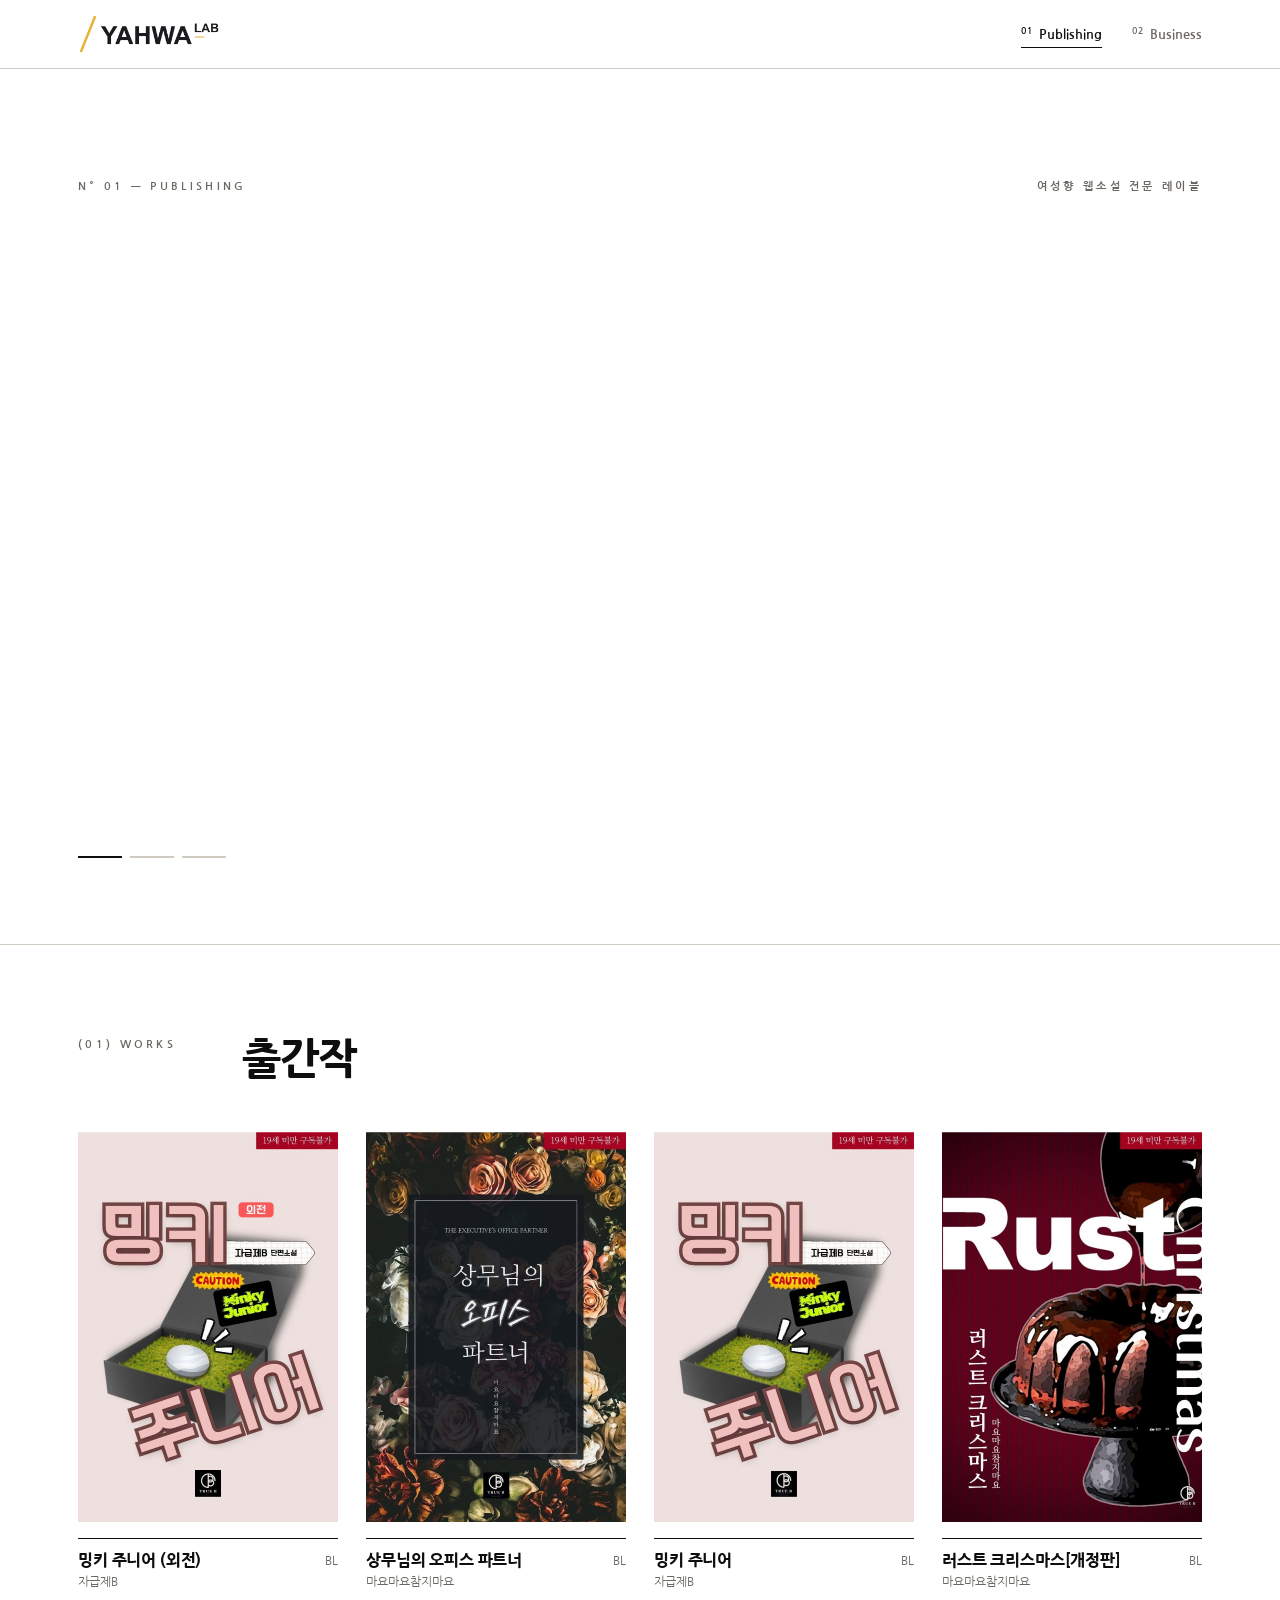
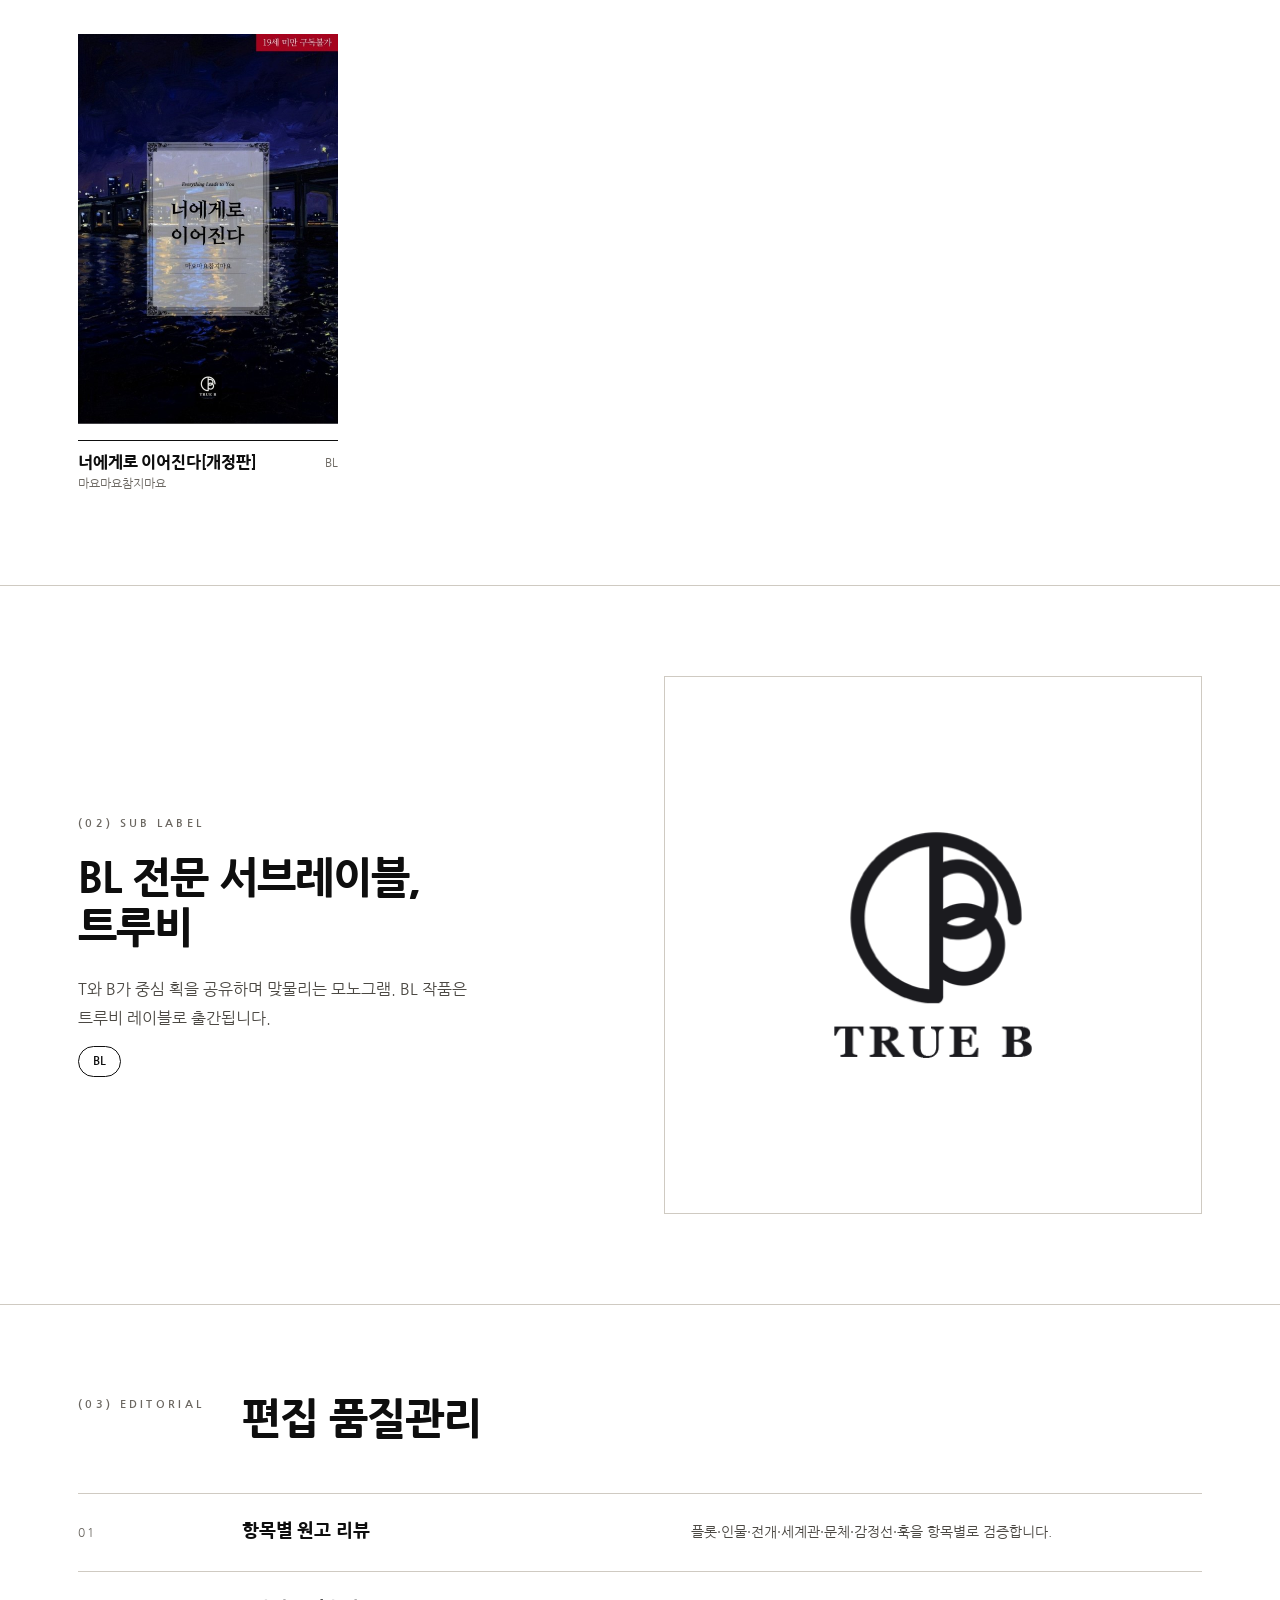
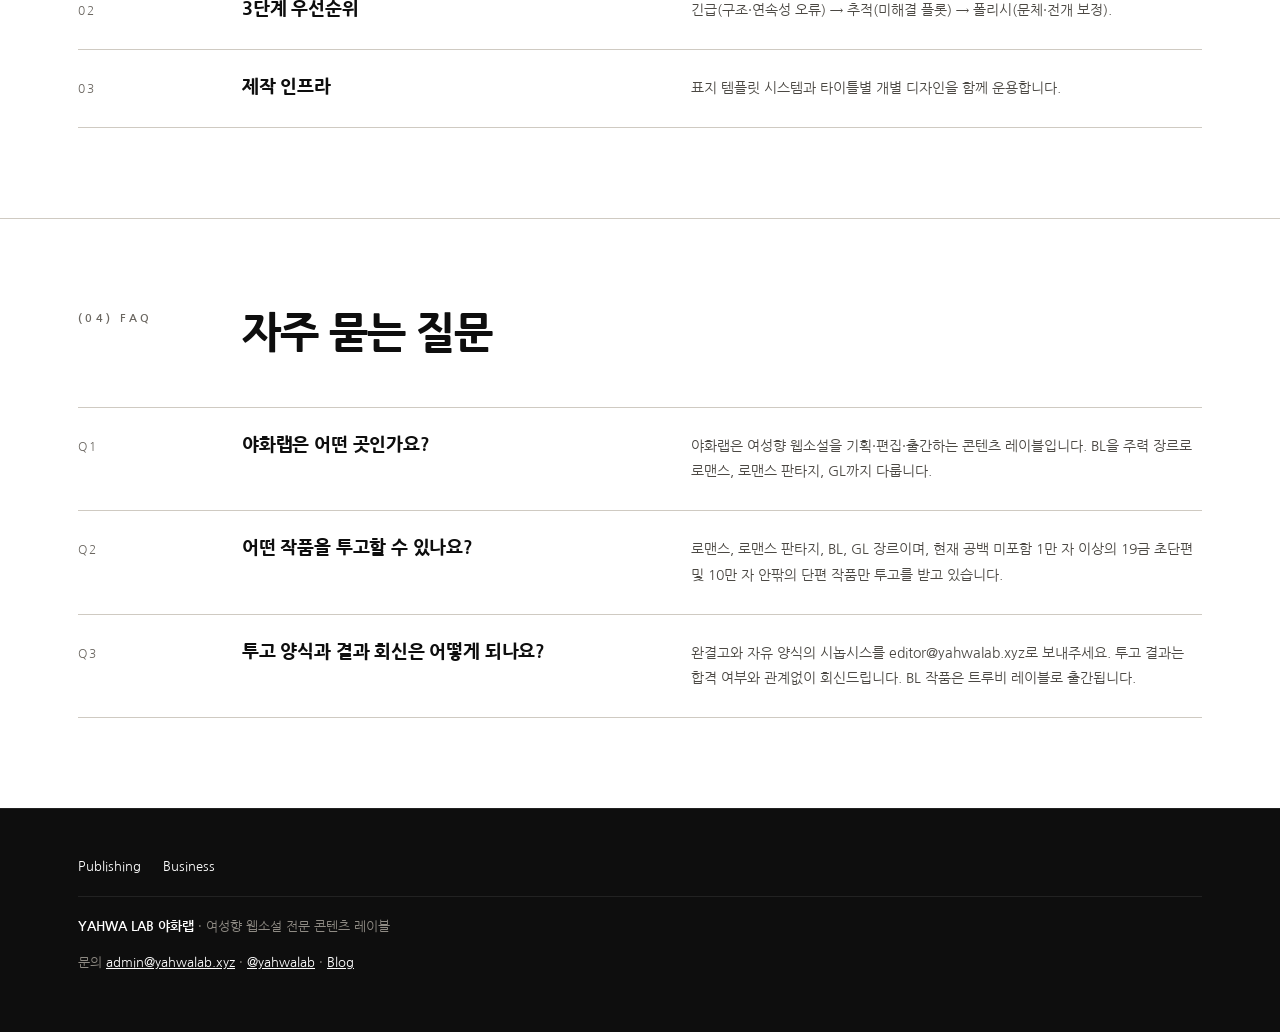
==== commit 5bb79ca4: "출간작 자동 반영" ====
--- a/index.html
+++ b/index.html
@@ -26,7 +26,7 @@
 <link rel="icon" href="./assets/favicon.svg" type="image/svg+xml">
 <link rel="icon" href="./assets/favicon-192.png" type="image/png" sizes="192x192">
 <link rel="apple-touch-icon" href="./assets/apple-touch-icon.png">
-<script type="application/ld+json">{"@context": "https://schema.org", "@graph": [{"@type": "Organization", "@id": "https://yahwalab.xyz/#org", "name": "야화랩", "alternateName": ["YAHWA LAB", "Yahwa Lab"], "url": "https://yahwalab.xyz/", "logo": "https://yahwalab.xyz/assets/img/logo-yahwa.png", "description": "BL 중심 여성향 웹소설 레이블 야화랩. 리디북스·교보문고·알라딘·YES24·북큐브 직계약 유통, 투고 접수 중.", "email": "admin@yahwalab.xyz", "contactPoint": [{"@type": "ContactPoint", "contactType": "editorial submissions", "email": "editor@yahwalab.xyz", "availableLanguage": "ko"}, {"@type": "ContactPoint", "contactType": "customer service", "email": "admin@yahwalab.xyz", "availableLanguage": "ko"}], "knowsLanguage": "ko", "knowsAbout": ["여성향 웹소설", "BL 웹소설", "로맨스", "로맨스 판타지", "GL", "웹소설 출간", "웹소설 투고"], "sameAs": ["https://x.com/yahwalab", "https://blog.naver.com/yahwalab"], "brand": {"@type": "Brand", "name": "트루비", "alternateName": "TRUE B", "description": "야화랩의 BL 전문 서브레이블"}}, {"@type": "WebSite", "@id": "https://yahwalab.xyz/#website", "name": "야화랩", "url": "https://yahwalab.xyz/", "inLanguage": "ko", "publisher": {"@id": "https://yahwalab.xyz/#org"}, "alternateName": ["YAHWA LAB", "야화랩 YAHWA LAB"]}, {"@type": "WebPage", "@id": "https://yahwalab.xyz/#page", "url": "https://yahwalab.xyz/", "name": "야화랩 | 여성향 웹소설·BL·로맨스·로맨스 판타지·GL·출간·투고", "description": "BL 중심 여성향 웹소설 레이블 야화랩. 리디북스·교보문고·알라딘·YES24·북큐브 직계약 유통, 투고 접수 중.", "inLanguage": "ko", "isPartOf": {"@id": "https://yahwalab.xyz/#website"}, "about": {"@id": "https://yahwalab.xyz/#org"}}, {"@type": "ItemList", "name": "야화랩 출간작", "itemListElement": [{"@type": "ListItem", "position": 1, "item": {"@type": "Book", "name": "상무님의 오피스 파트너", "author": {"@type": "Person", "name": "마요마요참지마요"}, "genre": "BL", "inLanguage": "ko", "publisher": {"@id": "https://yahwalab.xyz/#org"}, "url": "https://blog.naver.com/yahwalab/224443402299"}}, {"@type": "ListItem", "position": 2, "item": {"@type": "Book", "name": "밍키 주니어", "author": {"@type": "Person", "name": "자급제B"}, "genre": "BL", "inLanguage": "ko", "publisher": {"@id": "https://yahwalab.xyz/#org"}, "url": "https://blog.naver.com/yahwalab/224430288531"}}, {"@type": "ListItem", "position": 3, "item": {"@type": "Book", "name": "러스트 크리스마스[개정판]", "author": {"@type": "Person", "name": "마요마요참지마요"}, "genre": "BL", "inLanguage": "ko", "publisher": {"@id": "https://yahwalab.xyz/#org"}, "url": "https://blog.naver.com/yahwalab/224434441423"}}, {"@type": "ListItem", "position": 4, "item": {"@type": "Book", "name": "너에게로 이어진다[개정판]", "author": {"@type": "Person", "name": "마요마요참지마요"}, "genre": "BL", "inLanguage": "ko", "publisher": {"@id": "https://yahwalab.xyz/#org"}, "url": "https://blog.naver.com/yahwalab/224434438425"}}, {"@type": "ListItem", "position": 5, "item": {"@type": "Book", "name": "밍키 주니어 (외전)", "author": {"@type": "Person", "name": "자급제B"}, "genre": "BL", "inLanguage": "ko", "publisher": {"@id": "https://yahwalab.xyz/#org"}, "url": "https://blog.naver.com/yahwalab/224463956684"}}]}, {"@type": "FAQPage", "mainEntity": [{"@type": "Question", "name": "야화랩은 어떤 곳인가요?", "acceptedAnswer": {"@type": "Answer", "text": "야화랩은 여성향 웹소설을 기획·편집·출간하는 콘텐츠 레이블입니다. BL을 주력 장르로 로맨스, 로맨스 판타지, GL까지 다룹니다."}}, {"@type": "Question", "name": "어떤 작품을 투고할 수 있나요?", "acceptedAnswer": {"@type": "Answer", "text": "로맨스, 로맨스 판타지, BL, GL 장르이며, 현재 공백 미포함 1만 자 이상의 19금 초단편 및 10만 자 안팎의 단편 작품만 투고를 받고 있습니다."}}, {"@type": "Question", "name": "투고 양식과 결과 회신은 어떻게 되나요?", "acceptedAnswer": {"@type": "Answer", "text": "완결고와 자유 양식의 시놉시스를 editor@yahwalab.xyz로 보내주세요. 투고 결과는 합격 여부와 관계없이 회신드립니다. BL 작품은 트루비 레이블로 출간됩니다."}}]}, {"@type": "BreadcrumbList", "itemListElement": [{"@type": "ListItem", "position": 1, "name": "Publishing", "item": "https://yahwalab.xyz/"}]}]}</script>
+<script type="application/ld+json">{"@context": "https://schema.org", "@graph": [{"@type": "Organization", "@id": "https://yahwalab.xyz/#org", "name": "야화랩", "alternateName": ["YAHWA LAB", "Yahwa Lab"], "url": "https://yahwalab.xyz/", "logo": "https://yahwalab.xyz/assets/img/logo-yahwa.png", "description": "BL 중심 여성향 웹소설 레이블 야화랩. 리디북스·교보문고·알라딘·YES24·북큐브 직계약 유통, 투고 접수 중.", "email": "admin@yahwalab.xyz", "contactPoint": [{"@type": "ContactPoint", "contactType": "editorial submissions", "email": "editor@yahwalab.xyz", "availableLanguage": "ko"}, {"@type": "ContactPoint", "contactType": "customer service", "email": "admin@yahwalab.xyz", "availableLanguage": "ko"}], "knowsLanguage": "ko", "knowsAbout": ["여성향 웹소설", "BL 웹소설", "로맨스", "로맨스 판타지", "GL", "웹소설 출간", "웹소설 투고"], "sameAs": ["https://x.com/yahwalab", "https://blog.naver.com/yahwalab"], "brand": {"@type": "Brand", "name": "트루비", "alternateName": "TRUE B", "description": "야화랩의 BL 전문 서브레이블"}}, {"@type": "WebSite", "@id": "https://yahwalab.xyz/#website", "name": "야화랩", "url": "https://yahwalab.xyz/", "inLanguage": "ko", "publisher": {"@id": "https://yahwalab.xyz/#org"}, "alternateName": ["YAHWA LAB", "야화랩 YAHWA LAB"]}, {"@type": "WebPage", "@id": "https://yahwalab.xyz/#page", "url": "https://yahwalab.xyz/", "name": "야화랩 | 여성향 웹소설·BL·로맨스·로맨스 판타지·GL·출간·투고", "description": "BL 중심 여성향 웹소설 레이블 야화랩. 리디북스·교보문고·알라딘·YES24·북큐브 직계약 유통, 투고 접수 중.", "inLanguage": "ko", "isPartOf": {"@id": "https://yahwalab.xyz/#website"}, "about": {"@id": "https://yahwalab.xyz/#org"}}, {"@type": "ItemList", "name": "야화랩 출간작", "itemListElement": [{"@type": "ListItem", "position": 1, "item": {"@type": "Book", "name": "밍키 주니어 (외전)", "author": {"@type": "Person", "name": "자급제B"}, "genre": "BL", "inLanguage": "ko", "publisher": {"@id": "https://yahwalab.xyz/#org"}, "url": "https://blog.naver.com/yahwalab/224463956684"}}, {"@type": "ListItem", "position": 2, "item": {"@type": "Book", "name": "상무님의 오피스 파트너", "author": {"@type": "Person", "name": "마요마요참지마요"}, "genre": "BL", "inLanguage": "ko", "publisher": {"@id": "https://yahwalab.xyz/#org"}, "url": "https://blog.naver.com/yahwalab/224443402299"}}, {"@type": "ListItem", "position": 3, "item": {"@type": "Book", "name": "밍키 주니어", "author": {"@type": "Person", "name": "자급제B"}, "genre": "BL", "inLanguage": "ko", "publisher": {"@id": "https://yahwalab.xyz/#org"}, "url": "https://blog.naver.com/yahwalab/224430288531"}}, {"@type": "ListItem", "position": 4, "item": {"@type": "Book", "name": "러스트 크리스마스[개정판]", "author": {"@type": "Person", "name": "마요마요참지마요"}, "genre": "BL", "inLanguage": "ko", "publisher": {"@id": "https://yahwalab.xyz/#org"}, "url": "https://blog.naver.com/yahwalab/224434441423"}}, {"@type": "ListItem", "position": 5, "item": {"@type": "Book", "name": "너에게로 이어진다[개정판]", "author": {"@type": "Person", "name": "마요마요참지마요"}, "genre": "BL", "inLanguage": "ko", "publisher": {"@id": "https://yahwalab.xyz/#org"}, "url": "https://blog.naver.com/yahwalab/224434438425"}}]}, {"@type": "FAQPage", "mainEntity": [{"@type": "Question", "name": "야화랩은 어떤 곳인가요?", "acceptedAnswer": {"@type": "Answer", "text": "야화랩은 여성향 웹소설을 기획·편집·출간하는 콘텐츠 레이블입니다. BL을 주력 장르로 로맨스, 로맨스 판타지, GL까지 다룹니다."}}, {"@type": "Question", "name": "어떤 작품을 투고할 수 있나요?", "acceptedAnswer": {"@type": "Answer", "text": "로맨스, 로맨스 판타지, BL, GL 장르이며, 현재 공백 미포함 1만 자 이상의 19금 초단편 및 10만 자 안팎의 단편 작품만 투고를 받고 있습니다."}}, {"@type": "Question", "name": "투고 양식과 결과 회신은 어떻게 되나요?", "acceptedAnswer": {"@type": "Answer", "text": "완결고와 자유 양식의 시놉시스를 editor@yahwalab.xyz로 보내주세요. 투고 결과는 합격 여부와 관계없이 회신드립니다. BL 작품은 트루비 레이블로 출간됩니다."}}]}, {"@type": "BreadcrumbList", "itemListElement": [{"@type": "ListItem", "position": 1, "name": "Publishing", "item": "https://yahwalab.xyz/"}]}]}</script>
 <script>try{if(sessionStorage.getItem('yw_ld')==='1')document.documentElement.classList.add('seen')}catch(e){}</script>
 <link rel="preload" as="image" href="./assets/img/logo-yahwa.png" fetchpriority="high">
 <script>(function(){var h="https://fonts.googleapis.com/css2?family=Nanum+Gothic:wght@400;700;800&display=swap",d=0;function go(){if(d)return;d=1;var l=document.createElement("link");l.rel="stylesheet";l.href=h;document.head.appendChild(l)}try{new PerformanceObserver(function(l,o){if(l.getEntries().some(function(e){return e.name==="first-contentful-paint"})){o.disconnect();setTimeout(go,100)}}).observe({type:"paint",buffered:true})}catch(e){addEventListener("load",go)}setTimeout(go,3000)})()</script><noscript><link href="https://fonts.googleapis.com/css2?family=Nanum+Gothic:wght@400;700;800&display=swap" rel="stylesheet"></noscript>
@@ -101,7 +101,7 @@
   </div></div>
   <section id="works"><div class="wrap">
     <div class="sh"><span class="lb">(01) Works</span><h2>출간작</h2></div>
-    <div class="works" id="wl"><!--WORKS:START--><a class="wk" href="https://blog.naver.com/yahwalab/224443402299" target="_blank" rel="noopener"><img class="cvi" src="./assets/img/cover-f6d3f3b07f17d92f0743749029af7216.jpg" alt="상무님의 오피스 파트너 표지 - 마요마요참지마요 작, BL 웹소설, 트루비 출간" width="520" height="780" loading="lazy" decoding="async"><div class="t"><div><h3>상무님의 오피스 파트너</h3><p class="au">마요마요참지마요</p></div><span>BL</span></div></a><a class="wk" href="https://blog.naver.com/yahwalab/224430288531" target="_blank" rel="noopener"><img class="cvi" src="./assets/img/cover-34c9a5bb32804d00df78c8d281242e2c.jpg" alt="밍키 주니어 표지 - 자급제B 작, BL 웹소설, 트루비 출간" width="520" height="780" loading="lazy" decoding="async"><div class="t"><div><h3>밍키 주니어</h3><p class="au">자급제B</p></div><span>BL</span></div></a><a class="wk" href="https://blog.naver.com/yahwalab/224434441423" target="_blank" rel="noopener"><img class="cvi" src="./assets/img/cover-a274856f58e537e777e392a70c2f5ed9.jpg" alt="러스트 크리스마스[개정판] 표지 - 마요마요참지마요 작, BL 웹소설, 트루비 출간" width="520" height="780" loading="lazy" decoding="async"><div class="t"><div><h3>러스트 크리스마스[개정판]</h3><p class="au">마요마요참지마요</p></div><span>BL</span></div></a><a class="wk" href="https://blog.naver.com/yahwalab/224434438425" target="_blank" rel="noopener"><img class="cvi" src="./assets/img/cover-43aeb9cd35db10bc49faa3923f90f2ce.jpg" alt="너에게로 이어진다[개정판] 표지 - 마요마요참지마요 작, BL 웹소설, 트루비 출간" width="520" height="780" loading="lazy" decoding="async"><div class="t"><div><h3>너에게로 이어진다[개정판]</h3><p class="au">마요마요참지마요</p></div><span>BL</span></div></a><a class="wk" href="https://blog.naver.com/yahwalab/224463956684" target="_blank" rel="noopener"><img class="cvi" src="./assets/img/cover-39247519f81d0cddabb49af08b9de6e3.jpg" alt="밍키 주니어 (외전) 표지 - 자급제B 작, BL 웹소설, 트루비 출간" width="520" height="780" loading="lazy" decoding="async"><div class="t"><div><h3>밍키 주니어 (외전)</h3><p class="au">자급제B</p></div><span>BL</span></div></a><!--WORKS:END--></div>
+    <div class="works" id="wl"><!--WORKS:START--><a class="wk" href="https://blog.naver.com/yahwalab/224463956684" target="_blank" rel="noopener"><img class="cvi" src="./assets/img/cover-39247519f81d0cddabb49af08b9de6e3.jpg" alt="밍키 주니어 (외전) 표지 - 자급제B 작, BL 웹소설, 트루비 출간" width="520" height="780" loading="lazy" decoding="async"><div class="t"><div><h3>밍키 주니어 (외전)</h3><p class="au">자급제B</p></div><span>BL</span></div></a><a class="wk" href="https://blog.naver.com/yahwalab/224443402299" target="_blank" rel="noopener"><img class="cvi" src="./assets/img/cover-f6d3f3b07f17d92f0743749029af7216.jpg" alt="상무님의 오피스 파트너 표지 - 마요마요참지마요 작, BL 웹소설, 트루비 출간" width="520" height="780" loading="lazy" decoding="async"><div class="t"><div><h3>상무님의 오피스 파트너</h3><p class="au">마요마요참지마요</p></div><span>BL</span></div></a><a class="wk" href="https://blog.naver.com/yahwalab/224430288531" target="_blank" rel="noopener"><img class="cvi" src="./assets/img/cover-34c9a5bb32804d00df78c8d281242e2c.jpg" alt="밍키 주니어 표지 - 자급제B 작, BL 웹소설, 트루비 출간" width="520" height="780" loading="lazy" decoding="async"><div class="t"><div><h3>밍키 주니어</h3><p class="au">자급제B</p></div><span>BL</span></div></a><a class="wk" href="https://blog.naver.com/yahwalab/224434441423" target="_blank" rel="noopener"><img class="cvi" src="./assets/img/cover-a274856f58e537e777e392a70c2f5ed9.jpg" alt="러스트 크리스마스[개정판] 표지 - 마요마요참지마요 작, BL 웹소설, 트루비 출간" width="520" height="780" loading="lazy" decoding="async"><div class="t"><div><h3>러스트 크리스마스[개정판]</h3><p class="au">마요마요참지마요</p></div><span>BL</span></div></a><a class="wk" href="https://blog.naver.com/yahwalab/224434438425" target="_blank" rel="noopener"><img class="cvi" src="./assets/img/cover-43aeb9cd35db10bc49faa3923f90f2ce.jpg" alt="너에게로 이어진다[개정판] 표지 - 마요마요참지마요 작, BL 웹소설, 트루비 출간" width="520" height="780" loading="lazy" decoding="async"><div class="t"><div><h3>너에게로 이어진다[개정판]</h3><p class="au">마요마요참지마요</p></div><span>BL</span></div></a><!--WORKS:END--></div>
   </div></section>
   <section><div class="wrap sub">
     <div><span class="lb">(02) Sub Label</span><h2 style="margin:18px 0 22px">BL 전문 서브레이블,<br>트루비</h2>
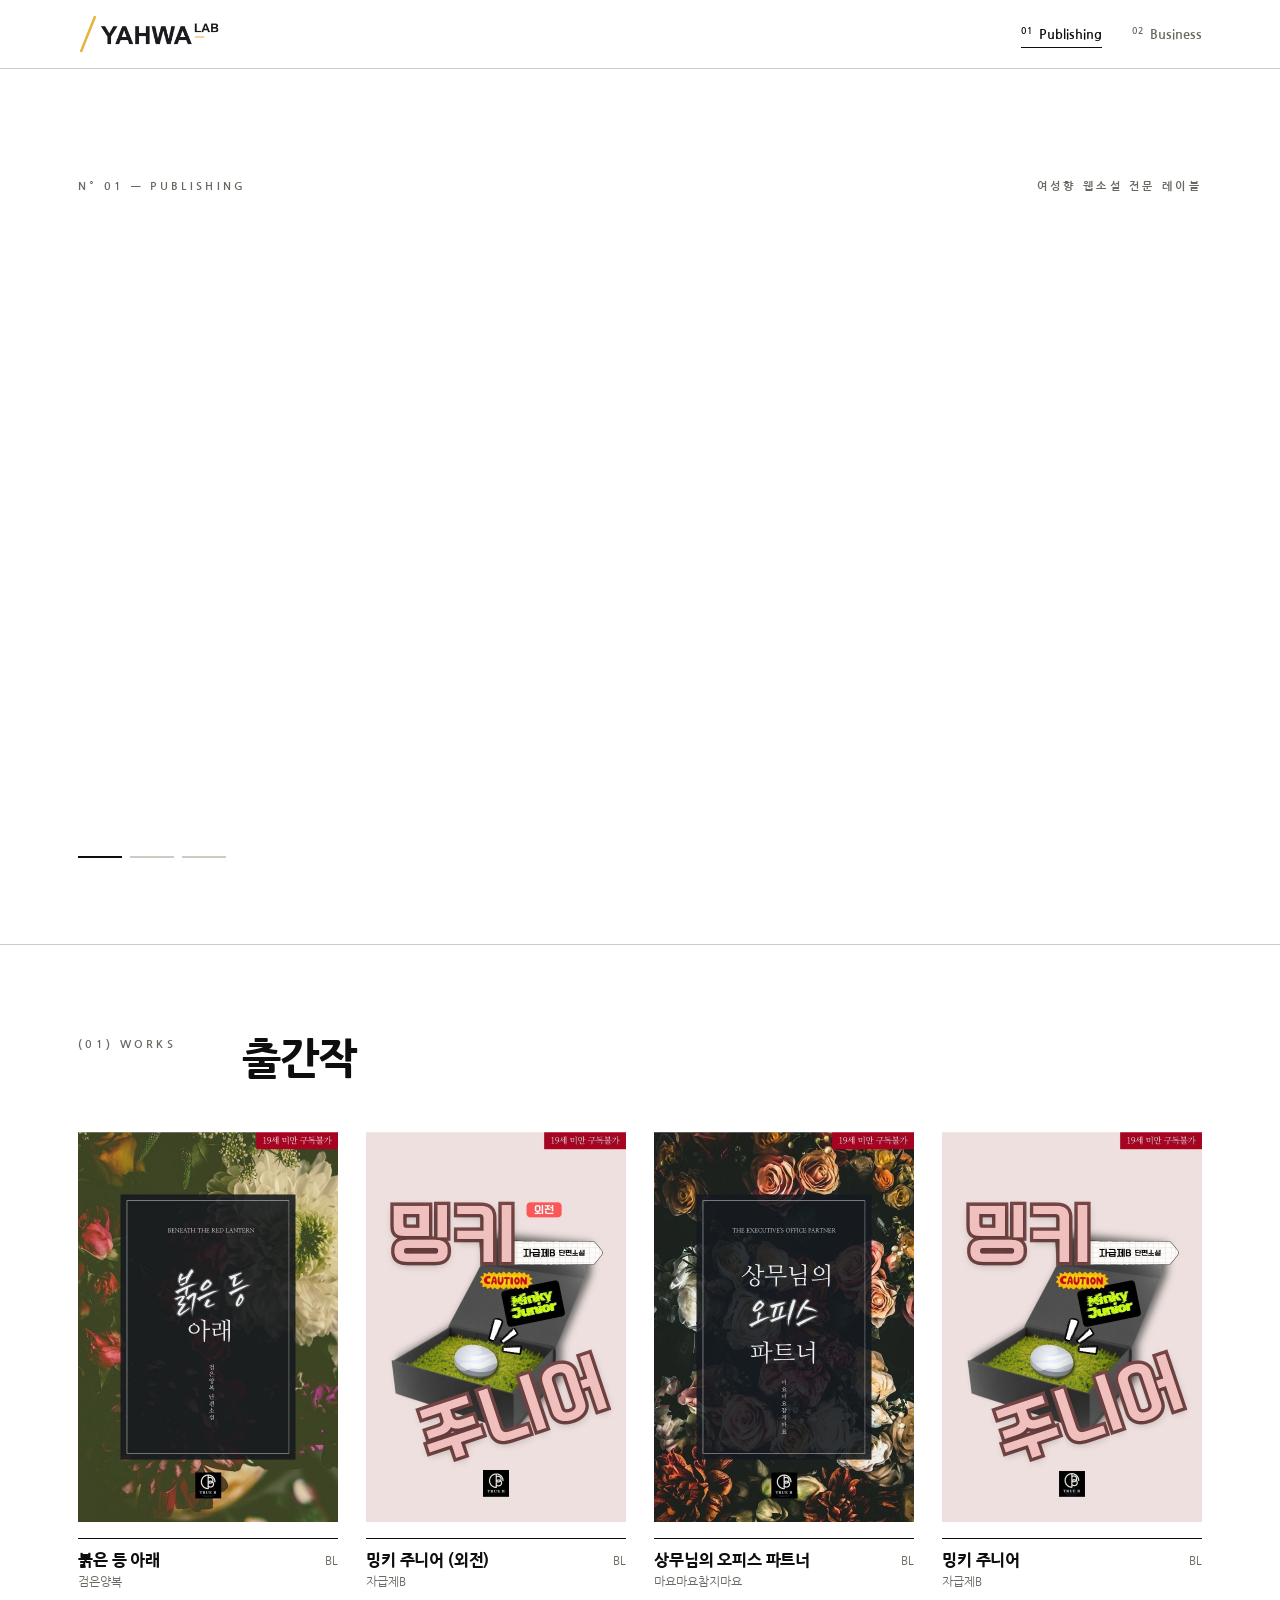
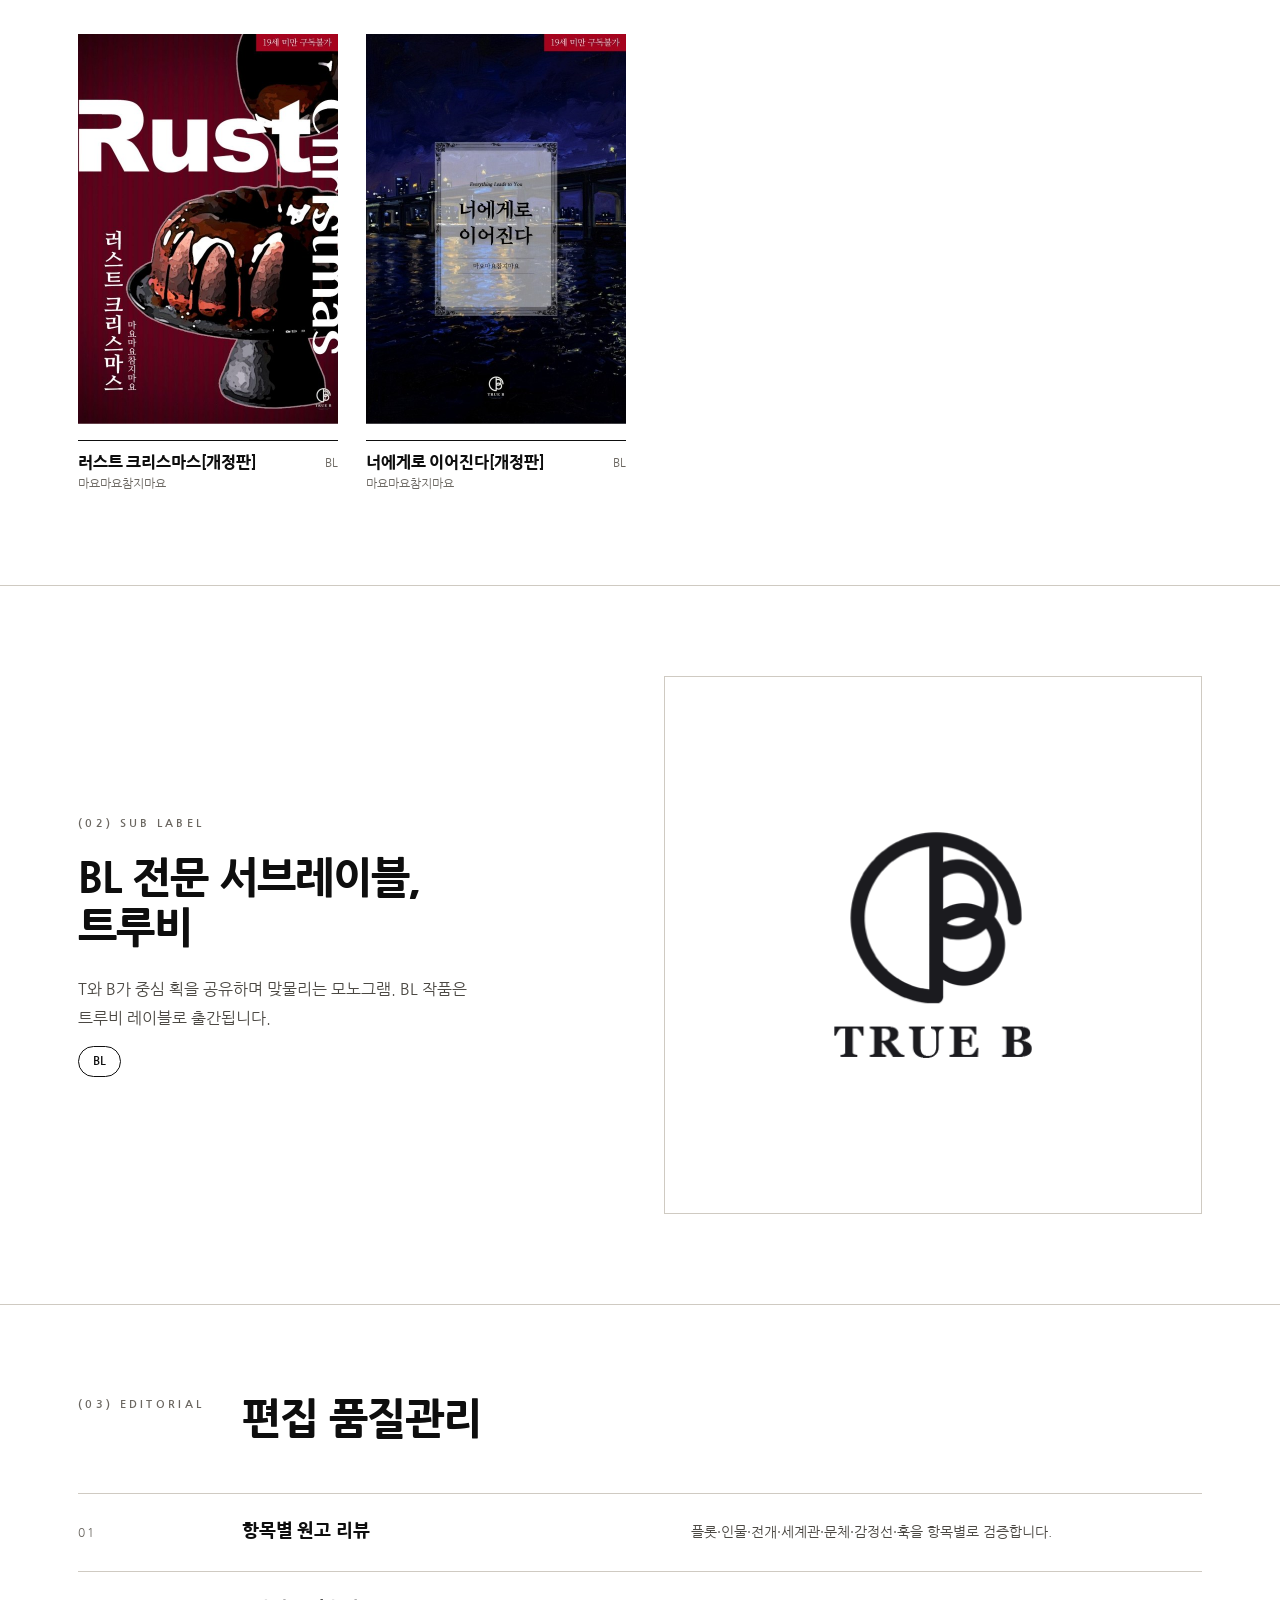
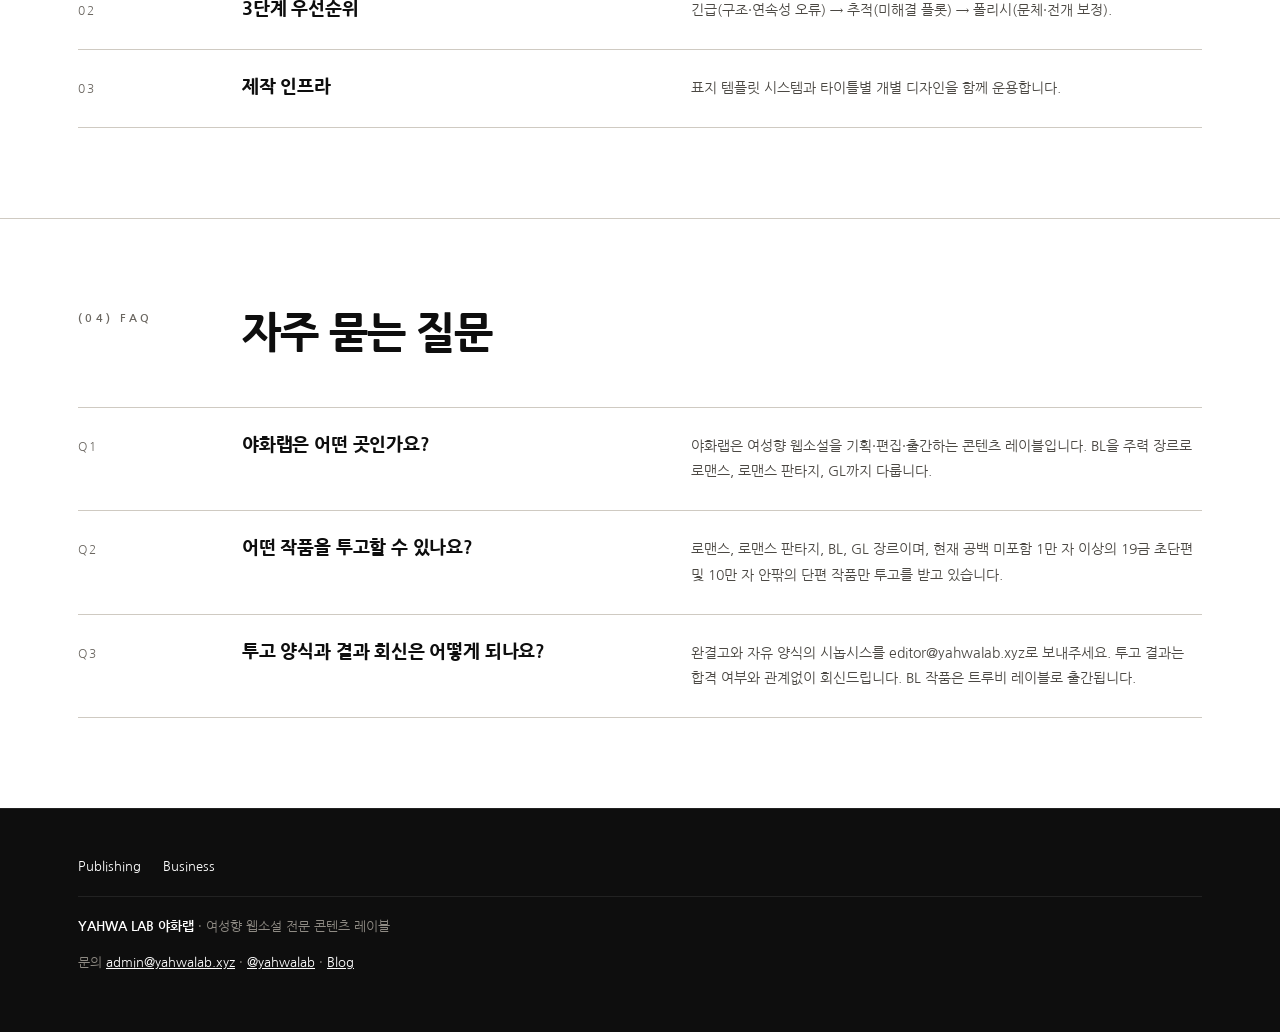
==== commit 6fa8a85b: "출간작 자동 반영" ====
--- a/index.html
+++ b/index.html
@@ -26,7 +26,7 @@
 <link rel="icon" href="./assets/favicon.svg" type="image/svg+xml">
 <link rel="icon" href="./assets/favicon-192.png" type="image/png" sizes="192x192">
 <link rel="apple-touch-icon" href="./assets/apple-touch-icon.png">
-<script type="application/ld+json">{"@context": "https://schema.org", "@graph": [{"@type": "Organization", "@id": "https://yahwalab.xyz/#org", "name": "야화랩", "alternateName": ["YAHWA LAB", "Yahwa Lab"], "url": "https://yahwalab.xyz/", "logo": "https://yahwalab.xyz/assets/img/logo-yahwa.png", "description": "BL 중심 여성향 웹소설 레이블 야화랩. 리디북스·교보문고·알라딘·YES24·북큐브 직계약 유통, 투고 접수 중.", "email": "admin@yahwalab.xyz", "contactPoint": [{"@type": "ContactPoint", "contactType": "editorial submissions", "email": "editor@yahwalab.xyz", "availableLanguage": "ko"}, {"@type": "ContactPoint", "contactType": "customer service", "email": "admin@yahwalab.xyz", "availableLanguage": "ko"}], "knowsLanguage": "ko", "knowsAbout": ["여성향 웹소설", "BL 웹소설", "로맨스", "로맨스 판타지", "GL", "웹소설 출간", "웹소설 투고"], "sameAs": ["https://x.com/yahwalab", "https://blog.naver.com/yahwalab"], "brand": {"@type": "Brand", "name": "트루비", "alternateName": "TRUE B", "description": "야화랩의 BL 전문 서브레이블"}}, {"@type": "WebSite", "@id": "https://yahwalab.xyz/#website", "name": "야화랩", "url": "https://yahwalab.xyz/", "inLanguage": "ko", "publisher": {"@id": "https://yahwalab.xyz/#org"}, "alternateName": ["YAHWA LAB", "야화랩 YAHWA LAB"]}, {"@type": "WebPage", "@id": "https://yahwalab.xyz/#page", "url": "https://yahwalab.xyz/", "name": "야화랩 | 여성향 웹소설·BL·로맨스·로맨스 판타지·GL·출간·투고", "description": "BL 중심 여성향 웹소설 레이블 야화랩. 리디북스·교보문고·알라딘·YES24·북큐브 직계약 유통, 투고 접수 중.", "inLanguage": "ko", "isPartOf": {"@id": "https://yahwalab.xyz/#website"}, "about": {"@id": "https://yahwalab.xyz/#org"}}, {"@type": "ItemList", "name": "야화랩 출간작", "itemListElement": [{"@type": "ListItem", "position": 1, "item": {"@type": "Book", "name": "밍키 주니어 (외전)", "author": {"@type": "Person", "name": "자급제B"}, "genre": "BL", "inLanguage": "ko", "publisher": {"@id": "https://yahwalab.xyz/#org"}, "url": "https://blog.naver.com/yahwalab/224463956684"}}, {"@type": "ListItem", "position": 2, "item": {"@type": "Book", "name": "상무님의 오피스 파트너", "author": {"@type": "Person", "name": "마요마요참지마요"}, "genre": "BL", "inLanguage": "ko", "publisher": {"@id": "https://yahwalab.xyz/#org"}, "url": "https://blog.naver.com/yahwalab/224443402299"}}, {"@type": "ListItem", "position": 3, "item": {"@type": "Book", "name": "밍키 주니어", "author": {"@type": "Person", "name": "자급제B"}, "genre": "BL", "inLanguage": "ko", "publisher": {"@id": "https://yahwalab.xyz/#org"}, "url": "https://blog.naver.com/yahwalab/224430288531"}}, {"@type": "ListItem", "position": 4, "item": {"@type": "Book", "name": "러스트 크리스마스[개정판]", "author": {"@type": "Person", "name": "마요마요참지마요"}, "genre": "BL", "inLanguage": "ko", "publisher": {"@id": "https://yahwalab.xyz/#org"}, "url": "https://blog.naver.com/yahwalab/224434441423"}}, {"@type": "ListItem", "position": 5, "item": {"@type": "Book", "name": "너에게로 이어진다[개정판]", "author": {"@type": "Person", "name": "마요마요참지마요"}, "genre": "BL", "inLanguage": "ko", "publisher": {"@id": "https://yahwalab.xyz/#org"}, "url": "https://blog.naver.com/yahwalab/224434438425"}}]}, {"@type": "FAQPage", "mainEntity": [{"@type": "Question", "name": "야화랩은 어떤 곳인가요?", "acceptedAnswer": {"@type": "Answer", "text": "야화랩은 여성향 웹소설을 기획·편집·출간하는 콘텐츠 레이블입니다. BL을 주력 장르로 로맨스, 로맨스 판타지, GL까지 다룹니다."}}, {"@type": "Question", "name": "어떤 작품을 투고할 수 있나요?", "acceptedAnswer": {"@type": "Answer", "text": "로맨스, 로맨스 판타지, BL, GL 장르이며, 현재 공백 미포함 1만 자 이상의 19금 초단편 및 10만 자 안팎의 단편 작품만 투고를 받고 있습니다."}}, {"@type": "Question", "name": "투고 양식과 결과 회신은 어떻게 되나요?", "acceptedAnswer": {"@type": "Answer", "text": "완결고와 자유 양식의 시놉시스를 editor@yahwalab.xyz로 보내주세요. 투고 결과는 합격 여부와 관계없이 회신드립니다. BL 작품은 트루비 레이블로 출간됩니다."}}]}, {"@type": "BreadcrumbList", "itemListElement": [{"@type": "ListItem", "position": 1, "name": "Publishing", "item": "https://yahwalab.xyz/"}]}]}</script>
+<script type="application/ld+json">{"@context": "https://schema.org", "@graph": [{"@type": "Organization", "@id": "https://yahwalab.xyz/#org", "name": "야화랩", "alternateName": ["YAHWA LAB", "Yahwa Lab"], "url": "https://yahwalab.xyz/", "logo": "https://yahwalab.xyz/assets/img/logo-yahwa.png", "description": "BL 중심 여성향 웹소설 레이블 야화랩. 리디북스·교보문고·알라딘·YES24·북큐브 직계약 유통, 투고 접수 중.", "email": "admin@yahwalab.xyz", "contactPoint": [{"@type": "ContactPoint", "contactType": "editorial submissions", "email": "editor@yahwalab.xyz", "availableLanguage": "ko"}, {"@type": "ContactPoint", "contactType": "customer service", "email": "admin@yahwalab.xyz", "availableLanguage": "ko"}], "knowsLanguage": "ko", "knowsAbout": ["여성향 웹소설", "BL 웹소설", "로맨스", "로맨스 판타지", "GL", "웹소설 출간", "웹소설 투고"], "sameAs": ["https://x.com/yahwalab", "https://blog.naver.com/yahwalab"], "brand": {"@type": "Brand", "name": "트루비", "alternateName": "TRUE B", "description": "야화랩의 BL 전문 서브레이블"}}, {"@type": "WebSite", "@id": "https://yahwalab.xyz/#website", "name": "야화랩", "url": "https://yahwalab.xyz/", "inLanguage": "ko", "publisher": {"@id": "https://yahwalab.xyz/#org"}, "alternateName": ["YAHWA LAB", "야화랩 YAHWA LAB"]}, {"@type": "WebPage", "@id": "https://yahwalab.xyz/#page", "url": "https://yahwalab.xyz/", "name": "야화랩 | 여성향 웹소설·BL·로맨스·로맨스 판타지·GL·출간·투고", "description": "BL 중심 여성향 웹소설 레이블 야화랩. 리디북스·교보문고·알라딘·YES24·북큐브 직계약 유통, 투고 접수 중.", "inLanguage": "ko", "isPartOf": {"@id": "https://yahwalab.xyz/#website"}, "about": {"@id": "https://yahwalab.xyz/#org"}}, {"@type": "ItemList", "name": "야화랩 출간작", "itemListElement": [{"@type": "ListItem", "position": 1, "item": {"@type": "Book", "name": "붉은 등 아래", "author": {"@type": "Person", "name": "검은양복"}, "genre": "BL", "inLanguage": "ko", "publisher": {"@id": "https://yahwalab.xyz/#org"}, "url": "https://blog.naver.com/yahwalab/224483235758"}}, {"@type": "ListItem", "position": 2, "item": {"@type": "Book", "name": "밍키 주니어 (외전)", "author": {"@type": "Person", "name": "자급제B"}, "genre": "BL", "inLanguage": "ko", "publisher": {"@id": "https://yahwalab.xyz/#org"}, "url": "https://blog.naver.com/yahwalab/224463956684"}}, {"@type": "ListItem", "position": 3, "item": {"@type": "Book", "name": "상무님의 오피스 파트너", "author": {"@type": "Person", "name": "마요마요참지마요"}, "genre": "BL", "inLanguage": "ko", "publisher": {"@id": "https://yahwalab.xyz/#org"}, "url": "https://blog.naver.com/yahwalab/224443402299"}}, {"@type": "ListItem", "position": 4, "item": {"@type": "Book", "name": "밍키 주니어", "author": {"@type": "Person", "name": "자급제B"}, "genre": "BL", "inLanguage": "ko", "publisher": {"@id": "https://yahwalab.xyz/#org"}, "url": "https://blog.naver.com/yahwalab/224430288531"}}, {"@type": "ListItem", "position": 5, "item": {"@type": "Book", "name": "러스트 크리스마스[개정판]", "author": {"@type": "Person", "name": "마요마요참지마요"}, "genre": "BL", "inLanguage": "ko", "publisher": {"@id": "https://yahwalab.xyz/#org"}, "url": "https://blog.naver.com/yahwalab/224434441423"}}, {"@type": "ListItem", "position": 6, "item": {"@type": "Book", "name": "너에게로 이어진다[개정판]", "author": {"@type": "Person", "name": "마요마요참지마요"}, "genre": "BL", "inLanguage": "ko", "publisher": {"@id": "https://yahwalab.xyz/#org"}, "url": "https://blog.naver.com/yahwalab/224434438425"}}]}, {"@type": "FAQPage", "mainEntity": [{"@type": "Question", "name": "야화랩은 어떤 곳인가요?", "acceptedAnswer": {"@type": "Answer", "text": "야화랩은 여성향 웹소설을 기획·편집·출간하는 콘텐츠 레이블입니다. BL을 주력 장르로 로맨스, 로맨스 판타지, GL까지 다룹니다."}}, {"@type": "Question", "name": "어떤 작품을 투고할 수 있나요?", "acceptedAnswer": {"@type": "Answer", "text": "로맨스, 로맨스 판타지, BL, GL 장르이며, 현재 공백 미포함 1만 자 이상의 19금 초단편 및 10만 자 안팎의 단편 작품만 투고를 받고 있습니다."}}, {"@type": "Question", "name": "투고 양식과 결과 회신은 어떻게 되나요?", "acceptedAnswer": {"@type": "Answer", "text": "완결고와 자유 양식의 시놉시스를 editor@yahwalab.xyz로 보내주세요. 투고 결과는 합격 여부와 관계없이 회신드립니다. BL 작품은 트루비 레이블로 출간됩니다."}}]}, {"@type": "BreadcrumbList", "itemListElement": [{"@type": "ListItem", "position": 1, "name": "Publishing", "item": "https://yahwalab.xyz/"}]}]}</script>
 <script>try{if(sessionStorage.getItem('yw_ld')==='1')document.documentElement.classList.add('seen')}catch(e){}</script>
 <link rel="preload" as="image" href="./assets/img/logo-yahwa.png" fetchpriority="high">
 <script>(function(){var h="https://fonts.googleapis.com/css2?family=Nanum+Gothic:wght@400;700;800&display=swap",d=0;function go(){if(d)return;d=1;var l=document.createElement("link");l.rel="stylesheet";l.href=h;document.head.appendChild(l)}try{new PerformanceObserver(function(l,o){if(l.getEntries().some(function(e){return e.name==="first-contentful-paint"})){o.disconnect();setTimeout(go,100)}}).observe({type:"paint",buffered:true})}catch(e){addEventListener("load",go)}setTimeout(go,3000)})()</script><noscript><link href="https://fonts.googleapis.com/css2?family=Nanum+Gothic:wght@400;700;800&display=swap" rel="stylesheet"></noscript>
@@ -101,7 +101,7 @@
   </div></div>
   <section id="works"><div class="wrap">
     <div class="sh"><span class="lb">(01) Works</span><h2>출간작</h2></div>
-    <div class="works" id="wl"><!--WORKS:START--><a class="wk" href="https://blog.naver.com/yahwalab/224463956684" target="_blank" rel="noopener"><img class="cvi" src="./assets/img/cover-39247519f81d0cddabb49af08b9de6e3.jpg" alt="밍키 주니어 (외전) 표지 - 자급제B 작, BL 웹소설, 트루비 출간" width="520" height="780" loading="lazy" decoding="async"><div class="t"><div><h3>밍키 주니어 (외전)</h3><p class="au">자급제B</p></div><span>BL</span></div></a><a class="wk" href="https://blog.naver.com/yahwalab/224443402299" target="_blank" rel="noopener"><img class="cvi" src="./assets/img/cover-f6d3f3b07f17d92f0743749029af7216.jpg" alt="상무님의 오피스 파트너 표지 - 마요마요참지마요 작, BL 웹소설, 트루비 출간" width="520" height="780" loading="lazy" decoding="async"><div class="t"><div><h3>상무님의 오피스 파트너</h3><p class="au">마요마요참지마요</p></div><span>BL</span></div></a><a class="wk" href="https://blog.naver.com/yahwalab/224430288531" target="_blank" rel="noopener"><img class="cvi" src="./assets/img/cover-34c9a5bb32804d00df78c8d281242e2c.jpg" alt="밍키 주니어 표지 - 자급제B 작, BL 웹소설, 트루비 출간" width="520" height="780" loading="lazy" decoding="async"><div class="t"><div><h3>밍키 주니어</h3><p class="au">자급제B</p></div><span>BL</span></div></a><a class="wk" href="https://blog.naver.com/yahwalab/224434441423" target="_blank" rel="noopener"><img class="cvi" src="./assets/img/cover-a274856f58e537e777e392a70c2f5ed9.jpg" alt="러스트 크리스마스[개정판] 표지 - 마요마요참지마요 작, BL 웹소설, 트루비 출간" width="520" height="780" loading="lazy" decoding="async"><div class="t"><div><h3>러스트 크리스마스[개정판]</h3><p class="au">마요마요참지마요</p></div><span>BL</span></div></a><a class="wk" href="https://blog.naver.com/yahwalab/224434438425" target="_blank" rel="noopener"><img class="cvi" src="./assets/img/cover-43aeb9cd35db10bc49faa3923f90f2ce.jpg" alt="너에게로 이어진다[개정판] 표지 - 마요마요참지마요 작, BL 웹소설, 트루비 출간" width="520" height="780" loading="lazy" decoding="async"><div class="t"><div><h3>너에게로 이어진다[개정판]</h3><p class="au">마요마요참지마요</p></div><span>BL</span></div></a><!--WORKS:END--></div>
+    <div class="works" id="wl"><!--WORKS:START--><a class="wk" href="https://blog.naver.com/yahwalab/224483235758" target="_blank" rel="noopener"><img class="cvi" src="./assets/img/cover-7d4e93fd8c14d6ba1da7cb77cc60fe00.jpg" alt="붉은 등 아래 표지 - 검은양복 작, BL 웹소설, 트루비 출간" width="520" height="780" loading="lazy" decoding="async"><div class="t"><div><h3>붉은 등 아래</h3><p class="au">검은양복</p></div><span>BL</span></div></a><a class="wk" href="https://blog.naver.com/yahwalab/224463956684" target="_blank" rel="noopener"><img class="cvi" src="./assets/img/cover-39247519f81d0cddabb49af08b9de6e3.jpg" alt="밍키 주니어 (외전) 표지 - 자급제B 작, BL 웹소설, 트루비 출간" width="520" height="780" loading="lazy" decoding="async"><div class="t"><div><h3>밍키 주니어 (외전)</h3><p class="au">자급제B</p></div><span>BL</span></div></a><a class="wk" href="https://blog.naver.com/yahwalab/224443402299" target="_blank" rel="noopener"><img class="cvi" src="./assets/img/cover-f6d3f3b07f17d92f0743749029af7216.jpg" alt="상무님의 오피스 파트너 표지 - 마요마요참지마요 작, BL 웹소설, 트루비 출간" width="520" height="780" loading="lazy" decoding="async"><div class="t"><div><h3>상무님의 오피스 파트너</h3><p class="au">마요마요참지마요</p></div><span>BL</span></div></a><a class="wk" href="https://blog.naver.com/yahwalab/224430288531" target="_blank" rel="noopener"><img class="cvi" src="./assets/img/cover-34c9a5bb32804d00df78c8d281242e2c.jpg" alt="밍키 주니어 표지 - 자급제B 작, BL 웹소설, 트루비 출간" width="520" height="780" loading="lazy" decoding="async"><div class="t"><div><h3>밍키 주니어</h3><p class="au">자급제B</p></div><span>BL</span></div></a><a class="wk" href="https://blog.naver.com/yahwalab/224434441423" target="_blank" rel="noopener"><img class="cvi" src="./assets/img/cover-a274856f58e537e777e392a70c2f5ed9.jpg" alt="러스트 크리스마스[개정판] 표지 - 마요마요참지마요 작, BL 웹소설, 트루비 출간" width="520" height="780" loading="lazy" decoding="async"><div class="t"><div><h3>러스트 크리스마스[개정판]</h3><p class="au">마요마요참지마요</p></div><span>BL</span></div></a><a class="wk" href="https://blog.naver.com/yahwalab/224434438425" target="_blank" rel="noopener"><img class="cvi" src="./assets/img/cover-43aeb9cd35db10bc49faa3923f90f2ce.jpg" alt="너에게로 이어진다[개정판] 표지 - 마요마요참지마요 작, BL 웹소설, 트루비 출간" width="520" height="780" loading="lazy" decoding="async"><div class="t"><div><h3>너에게로 이어진다[개정판]</h3><p class="au">마요마요참지마요</p></div><span>BL</span></div></a><!--WORKS:END--></div>
   </div></section>
   <section><div class="wrap sub">
     <div><span class="lb">(02) Sub Label</span><h2 style="margin:18px 0 22px">BL 전문 서브레이블,<br>트루비</h2>
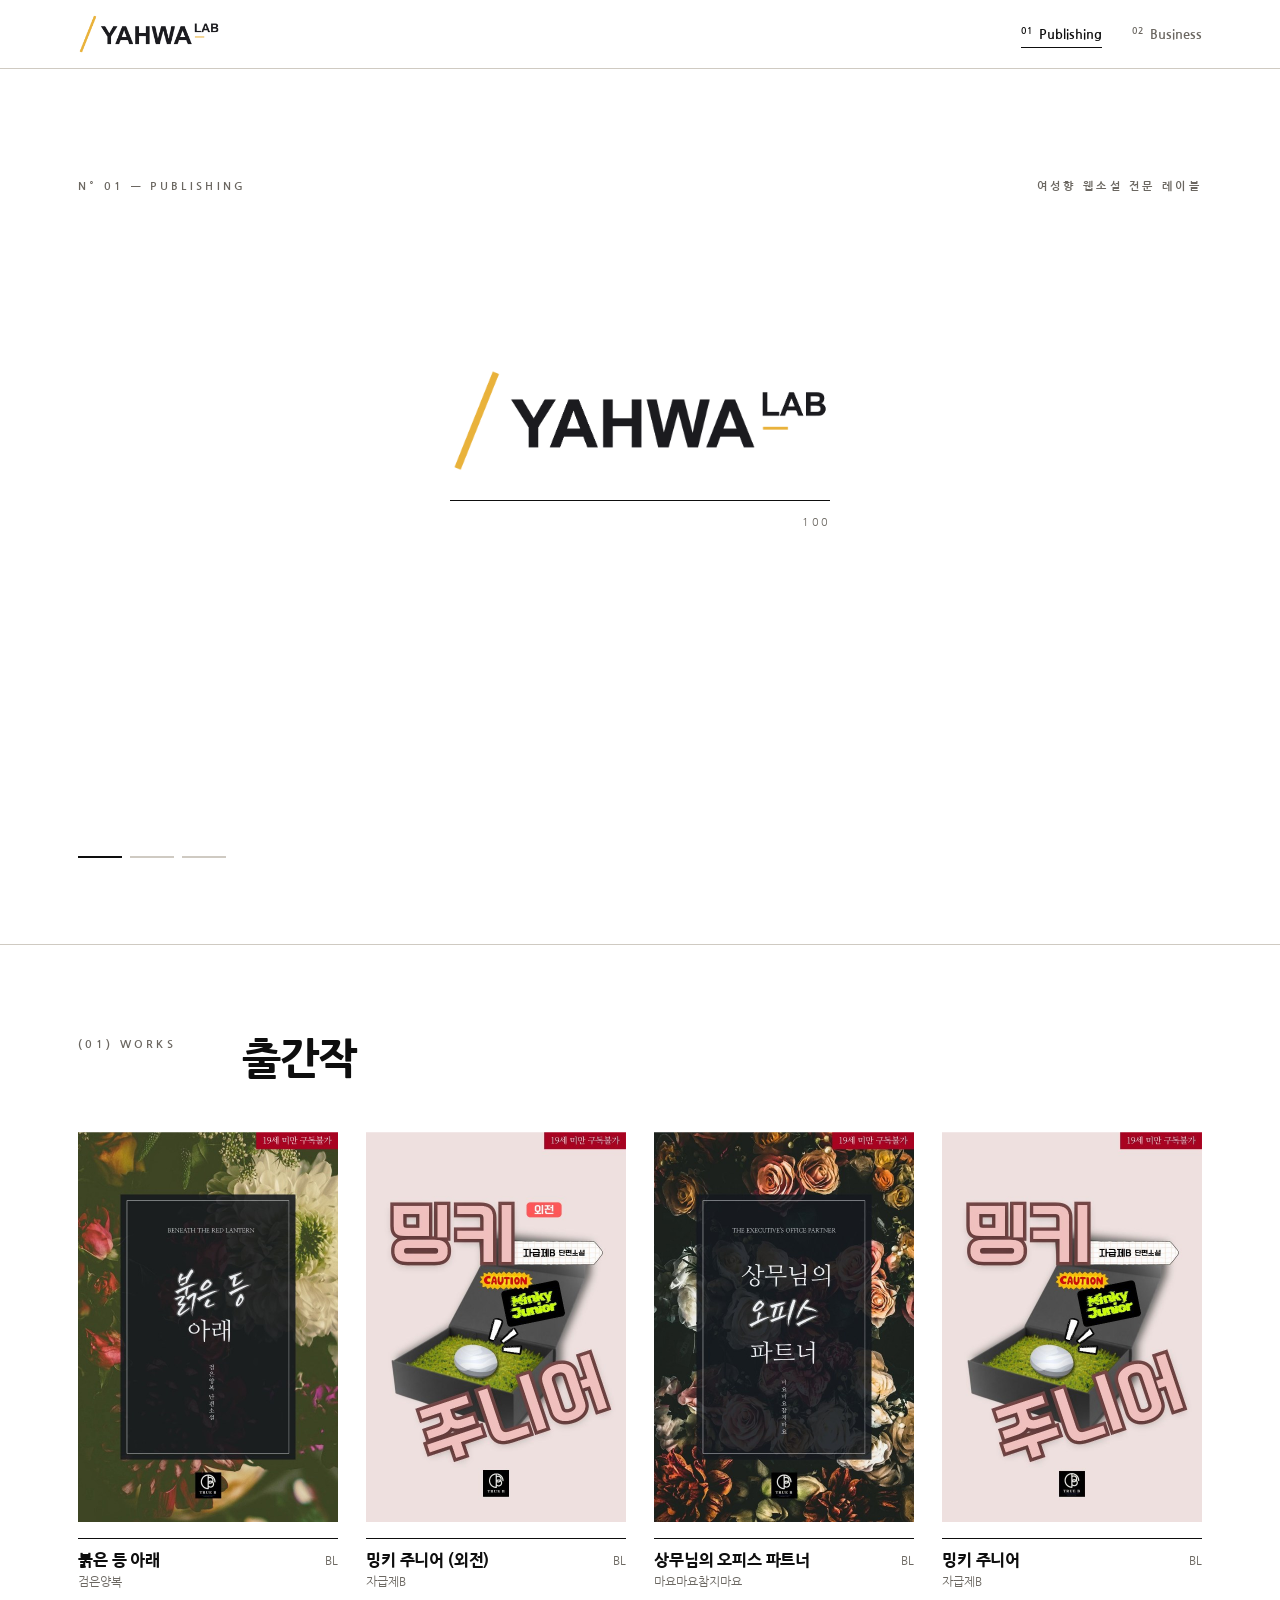
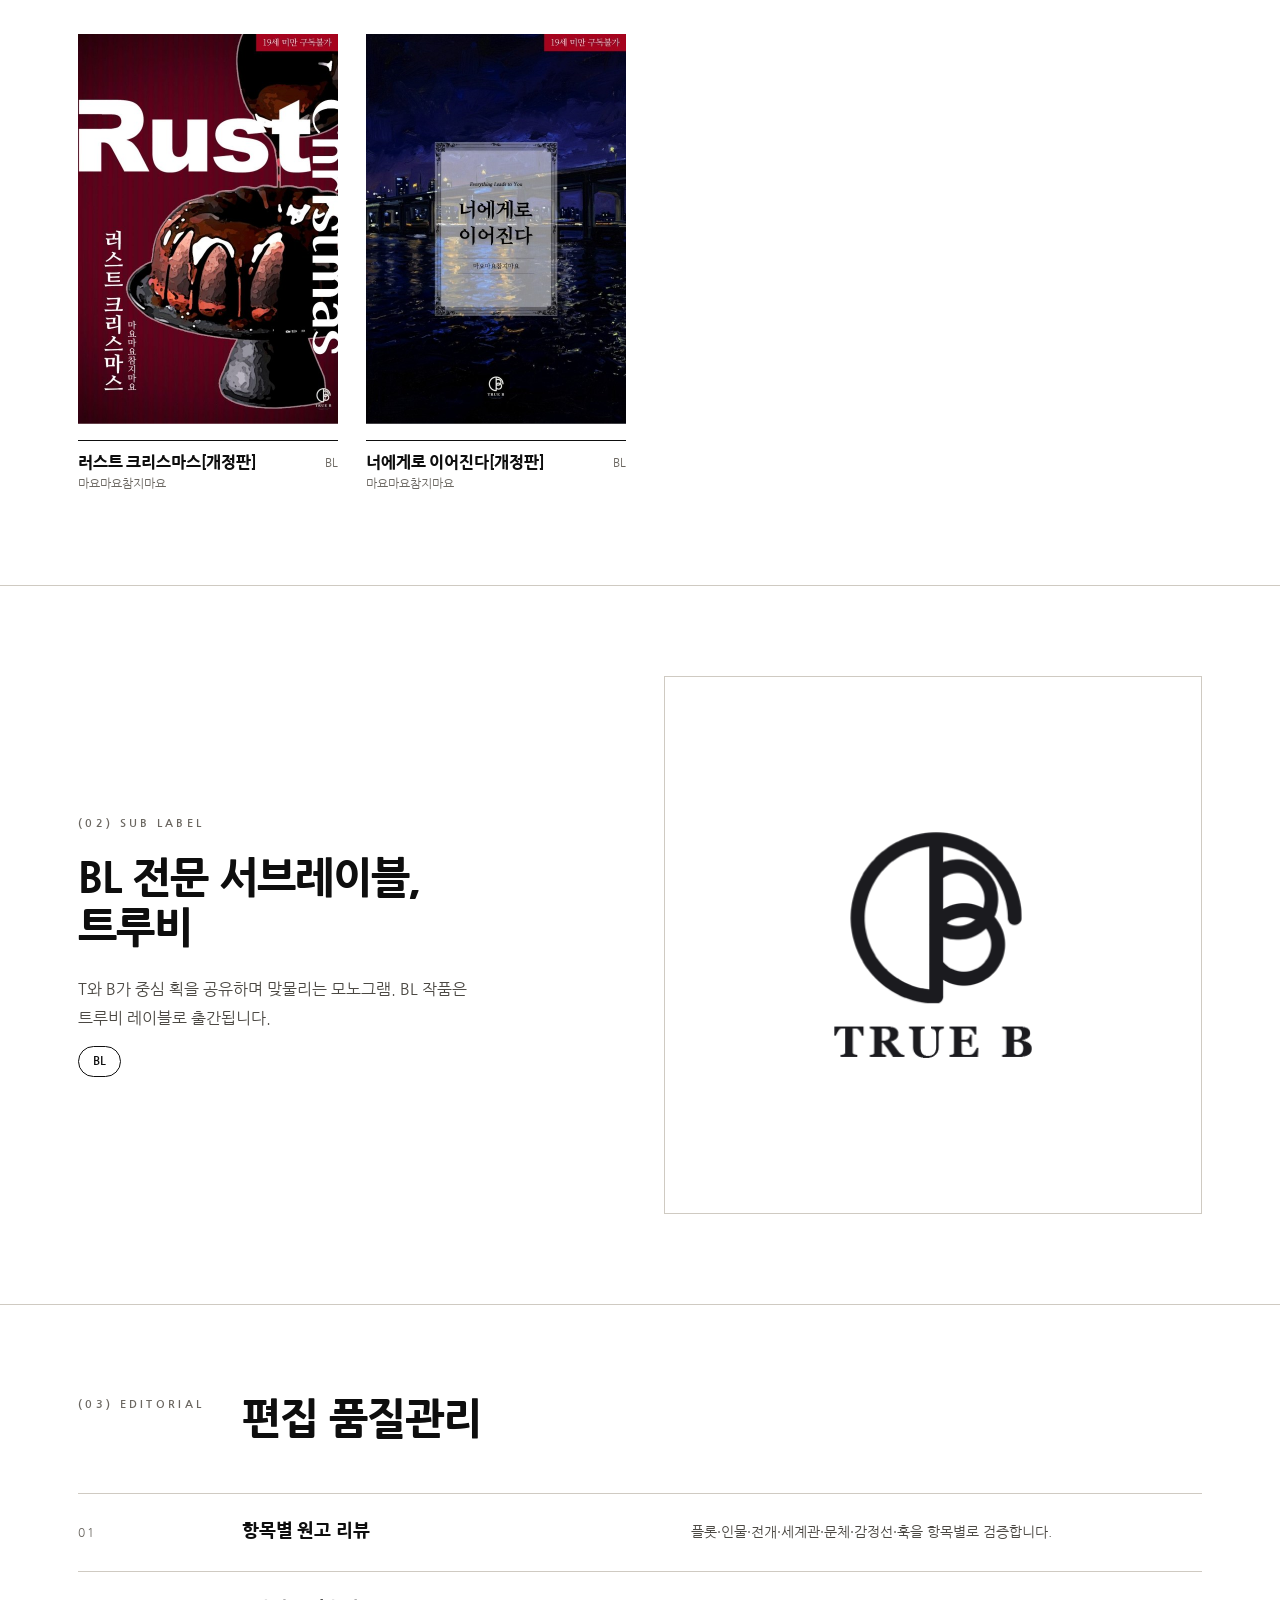
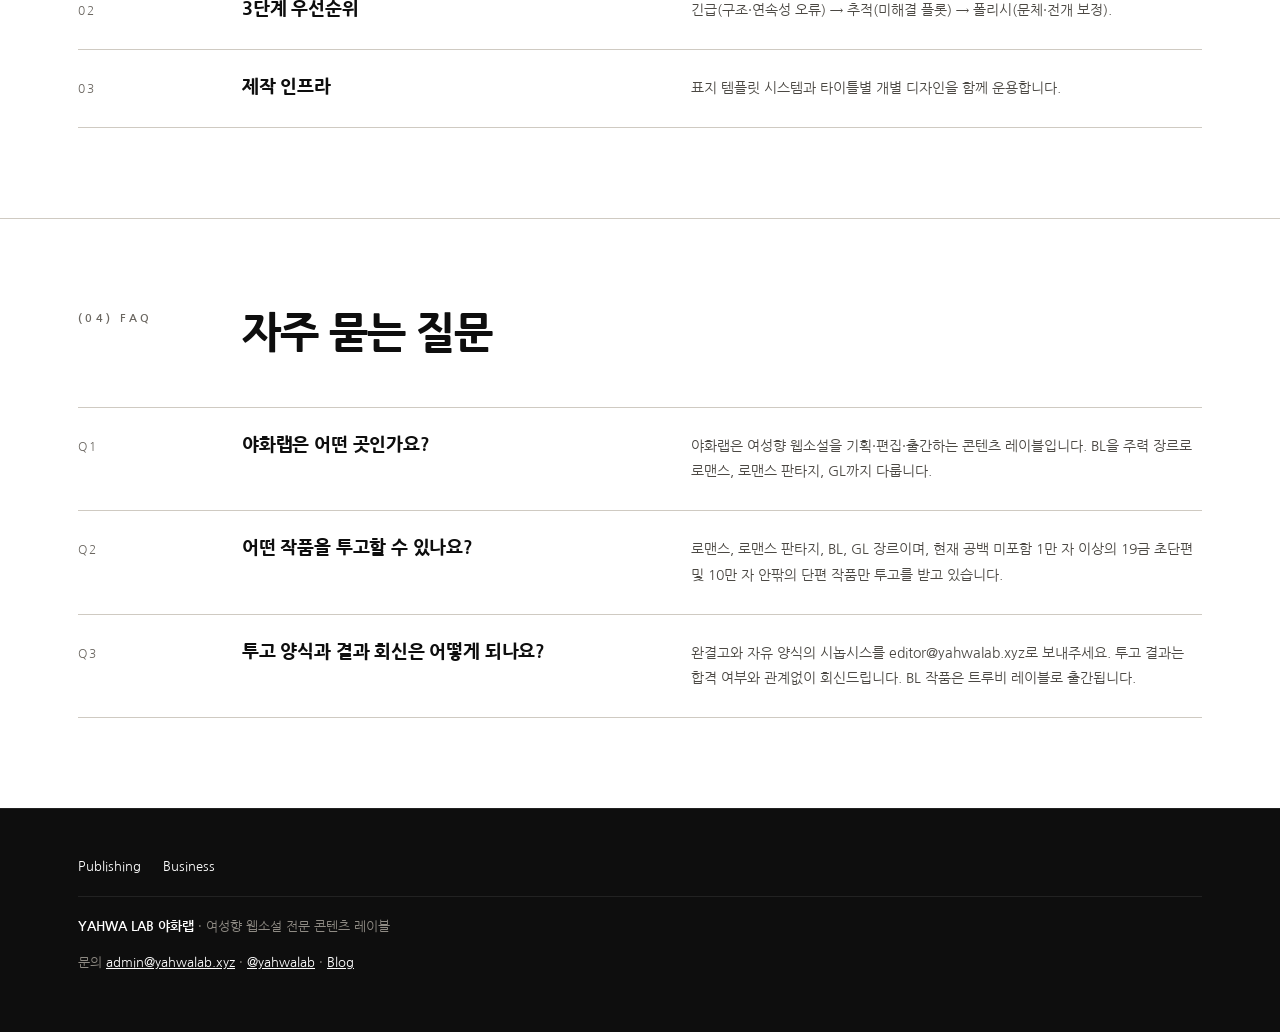
==== commit 40139e6b: "Add files via upload" ====
--- a/index.html
+++ b/index.html
@@ -4,12 +4,12 @@
 <meta charset="UTF-8">
 <meta name="viewport" content="width=device-width, initial-scale=1, viewport-fit=cover">
 <title>야화랩 | 여성향 웹소설·BL·로맨스·로맨스 판타지·GL·출간·투고</title>
-<meta name="description" content="BL 중심 여성향 웹소설 레이블 야화랩. 리디북스·교보문고·알라딘·YES24·북큐브 직계약 유통, 투고 접수 중.">
+<meta name="description" content="BL 중심 여성향 웹소설 레이블 야화랩. 리디북스·교보문고·알라딘·YES24·북큐브·조아라 직계약 유통, 투고 접수 중.">
 <meta name="robots" content="index,follow,max-snippet:-1,max-image-preview:large">
 <meta name="theme-color" content="#FFFFFF">
 <link rel="canonical" href="https://yahwalab.xyz/">
-<meta property="og:type" content="website"><meta property="og:locale" content="ko_KR"><meta property="og:site_name" content="야화랩"><meta name="application-name" content="야화랩"><meta property="og:url" content="https://yahwalab.xyz/"><meta property="og:title" content="야화랩 | 여성향 웹소설·BL·로맨스·로맨스 판타지·GL·출간·투고"><meta property="og:description" content="BL 중심 여성향 웹소설 레이블 야화랩. 리디북스·교보문고·알라딘·YES24·북큐브 직계약 유통, 투고 접수 중."><meta property="og:image" content="https://yahwalab.xyz/assets/og-image.png"><meta property="og:image:width" content="1200"><meta property="og:image:height" content="630"><meta property="og:image:alt" content="야화랩 YAHWA LAB 로고">
-<meta name="twitter:card" content="summary_large_image"><meta name="twitter:title" content="야화랩 | 여성향 웹소설·BL·로맨스·로맨스 판타지·GL·출간·투고"><meta name="twitter:description" content="BL 중심 여성향 웹소설 레이블 야화랩. 리디북스·교보문고·알라딘·YES24·북큐브 직계약 유통, 투고 접수 중."><meta name="twitter:site" content="@yahwalab"><meta name="twitter:image" content="https://yahwalab.xyz/assets/og-image.png">
+<meta property="og:type" content="website"><meta property="og:locale" content="ko_KR"><meta property="og:site_name" content="야화랩"><meta name="application-name" content="야화랩"><meta property="og:url" content="https://yahwalab.xyz/"><meta property="og:title" content="야화랩 | 여성향 웹소설·BL·로맨스·로맨스 판타지·GL·출간·투고"><meta property="og:description" content="BL 중심 여성향 웹소설 레이블 야화랩. 리디북스·교보문고·알라딘·YES24·북큐브·조아라 직계약 유통, 투고 접수 중."><meta property="og:image" content="https://yahwalab.xyz/assets/og-image.png"><meta property="og:image:width" content="1200"><meta property="og:image:height" content="630"><meta property="og:image:alt" content="야화랩 YAHWA LAB 로고">
+<meta name="twitter:card" content="summary_large_image"><meta name="twitter:title" content="야화랩 | 여성향 웹소설·BL·로맨스·로맨스 판타지·GL·출간·투고"><meta name="twitter:description" content="BL 중심 여성향 웹소설 레이블 야화랩. 리디북스·교보문고·알라딘·YES24·북큐브·조아라 직계약 유통, 투고 접수 중."><meta name="twitter:site" content="@yahwalab"><meta name="twitter:image" content="https://yahwalab.xyz/assets/og-image.png">
 <meta name="keywords" content="야화랩,YAHWA LAB,트루비,TRUE B,여성향 웹소설,BL 웹소설,로맨스,로맨스 판타지,GL,웹소설 출간,웹소설 투고,웹소설 레이블,19금 단편">
 <meta name="author" content="야화랩"><meta name="publisher" content="야화랩 YAHWA LAB"><meta name="copyright" content="야화랩 YAHWA LAB">
 <meta name="format-detection" content="telephone=no,email=no,address=no">
@@ -26,7 +26,7 @@
 <link rel="icon" href="./assets/favicon.svg" type="image/svg+xml">
 <link rel="icon" href="./assets/favicon-192.png" type="image/png" sizes="192x192">
 <link rel="apple-touch-icon" href="./assets/apple-touch-icon.png">
-<script type="application/ld+json">{"@context": "https://schema.org", "@graph": [{"@type": "Organization", "@id": "https://yahwalab.xyz/#org", "name": "야화랩", "alternateName": ["YAHWA LAB", "Yahwa Lab"], "url": "https://yahwalab.xyz/", "logo": "https://yahwalab.xyz/assets/img/logo-yahwa.png", "description": "BL 중심 여성향 웹소설 레이블 야화랩. 리디북스·교보문고·알라딘·YES24·북큐브 직계약 유통, 투고 접수 중.", "email": "admin@yahwalab.xyz", "contactPoint": [{"@type": "ContactPoint", "contactType": "editorial submissions", "email": "editor@yahwalab.xyz", "availableLanguage": "ko"}, {"@type": "ContactPoint", "contactType": "customer service", "email": "admin@yahwalab.xyz", "availableLanguage": "ko"}], "knowsLanguage": "ko", "knowsAbout": ["여성향 웹소설", "BL 웹소설", "로맨스", "로맨스 판타지", "GL", "웹소설 출간", "웹소설 투고"], "sameAs": ["https://x.com/yahwalab", "https://blog.naver.com/yahwalab"], "brand": {"@type": "Brand", "name": "트루비", "alternateName": "TRUE B", "description": "야화랩의 BL 전문 서브레이블"}}, {"@type": "WebSite", "@id": "https://yahwalab.xyz/#website", "name": "야화랩", "url": "https://yahwalab.xyz/", "inLanguage": "ko", "publisher": {"@id": "https://yahwalab.xyz/#org"}, "alternateName": ["YAHWA LAB", "야화랩 YAHWA LAB"]}, {"@type": "WebPage", "@id": "https://yahwalab.xyz/#page", "url": "https://yahwalab.xyz/", "name": "야화랩 | 여성향 웹소설·BL·로맨스·로맨스 판타지·GL·출간·투고", "description": "BL 중심 여성향 웹소설 레이블 야화랩. 리디북스·교보문고·알라딘·YES24·북큐브 직계약 유통, 투고 접수 중.", "inLanguage": "ko", "isPartOf": {"@id": "https://yahwalab.xyz/#website"}, "about": {"@id": "https://yahwalab.xyz/#org"}}, {"@type": "ItemList", "name": "야화랩 출간작", "itemListElement": [{"@type": "ListItem", "position": 1, "item": {"@type": "Book", "name": "붉은 등 아래", "author": {"@type": "Person", "name": "검은양복"}, "genre": "BL", "inLanguage": "ko", "publisher": {"@id": "https://yahwalab.xyz/#org"}, "url": "https://blog.naver.com/yahwalab/224483235758"}}, {"@type": "ListItem", "position": 2, "item": {"@type": "Book", "name": "밍키 주니어 (외전)", "author": {"@type": "Person", "name": "자급제B"}, "genre": "BL", "inLanguage": "ko", "publisher": {"@id": "https://yahwalab.xyz/#org"}, "url": "https://blog.naver.com/yahwalab/224463956684"}}, {"@type": "ListItem", "position": 3, "item": {"@type": "Book", "name": "상무님의 오피스 파트너", "author": {"@type": "Person", "name": "마요마요참지마요"}, "genre": "BL", "inLanguage": "ko", "publisher": {"@id": "https://yahwalab.xyz/#org"}, "url": "https://blog.naver.com/yahwalab/224443402299"}}, {"@type": "ListItem", "position": 4, "item": {"@type": "Book", "name": "밍키 주니어", "author": {"@type": "Person", "name": "자급제B"}, "genre": "BL", "inLanguage": "ko", "publisher": {"@id": "https://yahwalab.xyz/#org"}, "url": "https://blog.naver.com/yahwalab/224430288531"}}, {"@type": "ListItem", "position": 5, "item": {"@type": "Book", "name": "러스트 크리스마스[개정판]", "author": {"@type": "Person", "name": "마요마요참지마요"}, "genre": "BL", "inLanguage": "ko", "publisher": {"@id": "https://yahwalab.xyz/#org"}, "url": "https://blog.naver.com/yahwalab/224434441423"}}, {"@type": "ListItem", "position": 6, "item": {"@type": "Book", "name": "너에게로 이어진다[개정판]", "author": {"@type": "Person", "name": "마요마요참지마요"}, "genre": "BL", "inLanguage": "ko", "publisher": {"@id": "https://yahwalab.xyz/#org"}, "url": "https://blog.naver.com/yahwalab/224434438425"}}]}, {"@type": "FAQPage", "mainEntity": [{"@type": "Question", "name": "야화랩은 어떤 곳인가요?", "acceptedAnswer": {"@type": "Answer", "text": "야화랩은 여성향 웹소설을 기획·편집·출간하는 콘텐츠 레이블입니다. BL을 주력 장르로 로맨스, 로맨스 판타지, GL까지 다룹니다."}}, {"@type": "Question", "name": "어떤 작품을 투고할 수 있나요?", "acceptedAnswer": {"@type": "Answer", "text": "로맨스, 로맨스 판타지, BL, GL 장르이며, 현재 공백 미포함 1만 자 이상의 19금 초단편 및 10만 자 안팎의 단편 작품만 투고를 받고 있습니다."}}, {"@type": "Question", "name": "투고 양식과 결과 회신은 어떻게 되나요?", "acceptedAnswer": {"@type": "Answer", "text": "완결고와 자유 양식의 시놉시스를 editor@yahwalab.xyz로 보내주세요. 투고 결과는 합격 여부와 관계없이 회신드립니다. BL 작품은 트루비 레이블로 출간됩니다."}}]}, {"@type": "BreadcrumbList", "itemListElement": [{"@type": "ListItem", "position": 1, "name": "Publishing", "item": "https://yahwalab.xyz/"}]}]}</script>
+<script type="application/ld+json">{"@context": "https://schema.org", "@graph": [{"@type": "Organization", "@id": "https://yahwalab.xyz/#org", "name": "야화랩", "alternateName": ["YAHWA LAB", "Yahwa Lab"], "url": "https://yahwalab.xyz/", "logo": "https://yahwalab.xyz/assets/img/logo-yahwa.png", "description": "BL 중심 여성향 웹소설 레이블 야화랩. 리디북스·교보문고·알라딘·YES24·북큐브·조아라 직계약 유통, 투고 접수 중.", "email": "admin@yahwalab.xyz", "contactPoint": [{"@type": "ContactPoint", "contactType": "editorial submissions", "email": "editor@yahwalab.xyz", "availableLanguage": "ko"}, {"@type": "ContactPoint", "contactType": "customer service", "email": "admin@yahwalab.xyz", "availableLanguage": "ko"}], "knowsLanguage": "ko", "knowsAbout": ["여성향 웹소설", "BL 웹소설", "로맨스", "로맨스 판타지", "GL", "웹소설 출간", "웹소설 투고"], "sameAs": ["https://x.com/yahwalab", "https://blog.naver.com/yahwalab"], "brand": {"@type": "Brand", "name": "트루비", "alternateName": "TRUE B", "description": "야화랩의 BL 전문 서브레이블"}}, {"@type": "WebSite", "@id": "https://yahwalab.xyz/#website", "name": "야화랩", "url": "https://yahwalab.xyz/", "inLanguage": "ko", "publisher": {"@id": "https://yahwalab.xyz/#org"}, "alternateName": ["YAHWA LAB", "야화랩 YAHWA LAB"]}, {"@type": "WebPage", "@id": "https://yahwalab.xyz/#page", "url": "https://yahwalab.xyz/", "name": "야화랩 | 여성향 웹소설·BL·로맨스·로맨스 판타지·GL·출간·투고", "description": "BL 중심 여성향 웹소설 레이블 야화랩. 리디북스·교보문고·알라딘·YES24·북큐브·조아라 직계약 유통, 투고 접수 중.", "inLanguage": "ko", "isPartOf": {"@id": "https://yahwalab.xyz/#website"}, "about": {"@id": "https://yahwalab.xyz/#org"}}, {"@type": "ItemList", "name": "야화랩 출간작", "itemListElement": [{"@type": "ListItem", "position": 1, "item": {"@type": "Book", "name": "붉은 등 아래", "author": {"@type": "Person", "name": "검은양복"}, "genre": "BL", "inLanguage": "ko", "publisher": {"@id": "https://yahwalab.xyz/#org"}, "url": "https://blog.naver.com/yahwalab/224483235758"}}, {"@type": "ListItem", "position": 2, "item": {"@type": "Book", "name": "밍키 주니어 (외전)", "author": {"@type": "Person", "name": "자급제B"}, "genre": "BL", "inLanguage": "ko", "publisher": {"@id": "https://yahwalab.xyz/#org"}, "url": "https://blog.naver.com/yahwalab/224463956684"}}, {"@type": "ListItem", "position": 3, "item": {"@type": "Book", "name": "상무님의 오피스 파트너", "author": {"@type": "Person", "name": "마요마요참지마요"}, "genre": "BL", "inLanguage": "ko", "publisher": {"@id": "https://yahwalab.xyz/#org"}, "url": "https://blog.naver.com/yahwalab/224443402299"}}, {"@type": "ListItem", "position": 4, "item": {"@type": "Book", "name": "밍키 주니어", "author": {"@type": "Person", "name": "자급제B"}, "genre": "BL", "inLanguage": "ko", "publisher": {"@id": "https://yahwalab.xyz/#org"}, "url": "https://blog.naver.com/yahwalab/224430288531"}}, {"@type": "ListItem", "position": 5, "item": {"@type": "Book", "name": "러스트 크리스마스[개정판]", "author": {"@type": "Person", "name": "마요마요참지마요"}, "genre": "BL", "inLanguage": "ko", "publisher": {"@id": "https://yahwalab.xyz/#org"}, "url": "https://blog.naver.com/yahwalab/224434441423"}}, {"@type": "ListItem", "position": 6, "item": {"@type": "Book", "name": "너에게로 이어진다[개정판]", "author": {"@type": "Person", "name": "마요마요참지마요"}, "genre": "BL", "inLanguage": "ko", "publisher": {"@id": "https://yahwalab.xyz/#org"}, "url": "https://blog.naver.com/yahwalab/224434438425"}}]}, {"@type": "FAQPage", "mainEntity": [{"@type": "Question", "name": "야화랩은 어떤 곳인가요?", "acceptedAnswer": {"@type": "Answer", "text": "야화랩은 여성향 웹소설을 기획·편집·출간하는 콘텐츠 레이블입니다. BL을 주력 장르로 로맨스, 로맨스 판타지, GL까지 다룹니다."}}, {"@type": "Question", "name": "어떤 작품을 투고할 수 있나요?", "acceptedAnswer": {"@type": "Answer", "text": "로맨스, 로맨스 판타지, BL, GL 장르이며, 현재 공백 미포함 1만 자 이상의 19금 초단편 및 10만 자 안팎의 단편 작품만 투고를 받고 있습니다."}}, {"@type": "Question", "name": "투고 양식과 결과 회신은 어떻게 되나요?", "acceptedAnswer": {"@type": "Answer", "text": "완결고와 자유 양식의 시놉시스를 editor@yahwalab.xyz로 보내주세요. 투고 결과는 합격 여부와 관계없이 회신드립니다. BL 작품은 트루비 레이블로 출간됩니다."}}]}, {"@type": "BreadcrumbList", "itemListElement": [{"@type": "ListItem", "position": 1, "name": "Publishing", "item": "https://yahwalab.xyz/"}]}]}</script>
 <script>try{if(sessionStorage.getItem('yw_ld')==='1')document.documentElement.classList.add('seen')}catch(e){}</script>
 <link rel="preload" as="image" href="./assets/img/logo-yahwa.png" fetchpriority="high">
 <script>(function(){var h="https://fonts.googleapis.com/css2?family=Nanum+Gothic:wght@400;700;800&display=swap",d=0;function go(){if(d)return;d=1;var l=document.createElement("link");l.rel="stylesheet";l.href=h;document.head.appendChild(l)}try{new PerformanceObserver(function(l,o){if(l.getEntries().some(function(e){return e.name==="first-contentful-paint"})){o.disconnect();setTimeout(go,100)}}).observe({type:"paint",buffered:true})}catch(e){addEventListener("load",go)}setTimeout(go,3000)})()</script><noscript><link href="https://fonts.googleapis.com/css2?family=Nanum+Gothic:wght@400;700;800&display=swap" rel="stylesheet"></noscript>
@@ -70,9 +70,9 @@
       <div class="hs-s" data-lb="N° 02 — Distribution" id="hs-p2" role="tabpanel" aria-roledescription="slide" aria-labelledby="hs-t2">
         <div class="hs-t">
           <h2 class="hs-h"><span class="ln" style="--i:0"><span>빠른 출간 진행으로 </span></span><span class="ln g" style="--i:1"><span>독자와 가깝게. </span></span></h2>
-          <div class="row rw"><p>대형 전자책 서점과 직접 계약을 맺고 작품을 유통합니다. 현재 직계약된 유통처는 리디북스, 교보문고, 알라딘, YES24, 북큐브입니다.</p><div><a class="btn o" data-m="submit" href="mailto:editor@yahwalab.xyz?subject=%5B%ED%88%AC%EA%B3%A0%5D%20%EC%9E%91%ED%92%88%EB%AA%85%20%2F%20%ED%95%84%EB%AA%85">투고 문의</a></div></div>
+          <div class="row rw"><p>대형 전자책 서점과 직접 계약을 맺고 작품을 유통합니다. 현재 직계약된 유통처는 리디북스, 교보문고, 알라딘, YES24, 북큐브, 조아라입니다.</p><div><a class="btn o" data-m="submit" href="mailto:editor@yahwalab.xyz?subject=%5B%ED%88%AC%EA%B3%A0%5D%20%EC%9E%91%ED%92%88%EB%AA%85%20%2F%20%ED%95%84%EB%AA%85">투고 문의</a></div></div>
         </div>
-        <div class="hs-v sr" id="kt"><div class="sr-st" role="img" aria-label="직계약 유통처: 리디북스, 교보문고, 알라딘, 예스24, 북큐브"><em>직계약 유통처</em><b style="--d:0.5s"><small>01 / 05</small>리디북스</b><b style="--d:1.4s"><small>02 / 05</small>교보문고</b><b style="--d:2.3s"><small>03 / 05</small>알라딘</b><b style="--d:3.2s"><small>04 / 05</small>예스24</b><b style="--d:4.1s"><small>05 / 05</small>북큐브</b><ul class="sr-l"><li style="--i:0">리디북스</li><li style="--i:1">교보문고</li><li style="--i:2">알라딘</li><li style="--i:3">예스24</li><li style="--i:4">북큐브</li></ul></div><p class="hs-nt">유통사는 단계적으로 추가 업데이트 중입니다.</p></div>
+        <div class="hs-v sr" id="kt"><svg width="0" height="0" aria-hidden="true" focusable="false" style="position:absolute"><filter id="srgoo" x="-10%" y="-30%" width="120%" height="160%"><feColorMatrix in="SourceGraphic" type="matrix" values="1 0 0 0 0 0 1 0 0 0 0 0 1 0 0 0 0 0 255 -140"/></filter></svg><div class="sr-st" role="img" aria-label="직계약 유통처: 리디북스, 교보문고, 알라딘, YES24, 북큐브, 조아라"><em>직계약 유통처</em><div class="sr-gw" aria-hidden="true"><small></small><div class="sr-g"><span class="a"></span><span class="b"></span></div></div><ul class="sr-l"><li style="--i:0">리디북스</li><li style="--i:1">교보문고</li><li style="--i:2">알라딘</li><li style="--i:3">YES24</li><li style="--i:4">북큐브</li><li style="--i:5">조아라</li></ul></div><p class="hs-nt">유통사는 단계적으로 추가 업데이트 중입니다.</p></div>
       </div>
       <div class="hs-s" data-lb="N° 03 — Transparency" id="hs-p3" role="tabpanel" aria-roledescription="slide" aria-labelledby="hs-t3">
         <div class="hs-t">
--- a/css/style.css
+++ b/css/style.css
@@ -309,14 +309,14 @@
 .sr-st{position:relative;width:100%;max-width:520px;aspect-ratio:1/.95;margin-left:auto;display:grid;place-items:center}
 .sr-st>*{grid-area:1/1}
 .sr-st em{font-style:normal;font-size:12px;font-weight:800;letter-spacing:.18em;color:var(--gt);align-self:start;justify-self:center}
-.sr-st b{display:flex;flex-direction:column;align-items:center;gap:14px;font-size:clamp(44px,6.2vw,84px);font-weight:800;letter-spacing:-.045em;line-height:1.1;opacity:0}
-.sr-st b small{font-size:12px;letter-spacing:.18em;color:var(--gt)}
-.rd .hs-s.on .sr-st b{animation:srW .95s var(--eo) var(--d) both}
-@keyframes srW{0%{opacity:0;translate:0 14%;scale:.94;filter:blur(8px)}58%{opacity:1;translate:0 0;scale:1;filter:blur(0)}84%{opacity:1;translate:0 0;scale:1;filter:blur(0)}100%{opacity:0;translate:0 -10%;scale:1.04;filter:blur(0)}}
+.sr-gw{display:flex;flex-direction:column;align-items:center;gap:14px}
+.sr-gw small{font-size:12px;letter-spacing:.18em;color:var(--gt);min-height:1em}
+.sr-g{display:grid;place-items:center;min-height:1.1em;filter:url(#srgoo);font-size:clamp(44px,6.2vw,84px);font-weight:800;letter-spacing:-.045em;line-height:1.1}
+.sr-g span{grid-area:1/1;white-space:nowrap;opacity:0}
 
 .sr-l{list-style:none;margin:0;padding:0;display:flex;flex-direction:column;align-items:center;gap:clamp(6px,1.2vh,12px)}
-.sr-l li{font-size:clamp(32px,4.4vw,58px);font-weight:800;letter-spacing:-.045em;line-height:1.15;opacity:0}
-.rd .hs-s.on .sr-l li{animation:srL .9s var(--eo) calc(5s + var(--i)*.1s) both}
+.sr-l li{font-size:clamp(28px,3.8vw,50px);font-weight:800;letter-spacing:-.045em;line-height:1.15;opacity:0}
+.rd .hs-s.on .sr-l li{animation:srL .9s var(--eo) calc(4.7s + var(--i)*.1s) both}
 @keyframes srL{from{opacity:0;translate:0 18px;filter:blur(2px)}to{opacity:1;translate:0 0;filter:blur(0)}}
 
 /* slide 3 · 실제 작가 화면(샘플 데이터) */
@@ -332,7 +332,7 @@
 .rw3.hd{color:var(--gt);font-size:8px;padding-top:0}
 .rw3 u{text-decoration:none;border:1px solid #dcd9d3;padding:5px 2px;text-align:center;font-size:8px}
 .rw3.wk3{grid-template-columns:1fr auto}.rw3.wk3 b{font-size:9px}
-@media (prefers-reduced-motion:reduce){.pn b{display:none}.pn .pl,.pn .pt{opacity:1!important;animation:none!important;clip-path:none}.sr-st b{display:none}.sr-l li{opacity:1!important;animation:none!important}}
+@media (prefers-reduced-motion:reduce){.pn b{display:none}.pn .pl,.pn .pt{opacity:1!important;animation:none!important;clip-path:none}.sr-gw{display:none}.sr-l li{opacity:1!important;animation:none!important}}
 
 /* 슬라이드 하단 바(ㅡㅡㅡ) 선택 */
 .hs-bar{display:flex;gap:8px;margin-top:clamp(28px,5vh,48px)}
